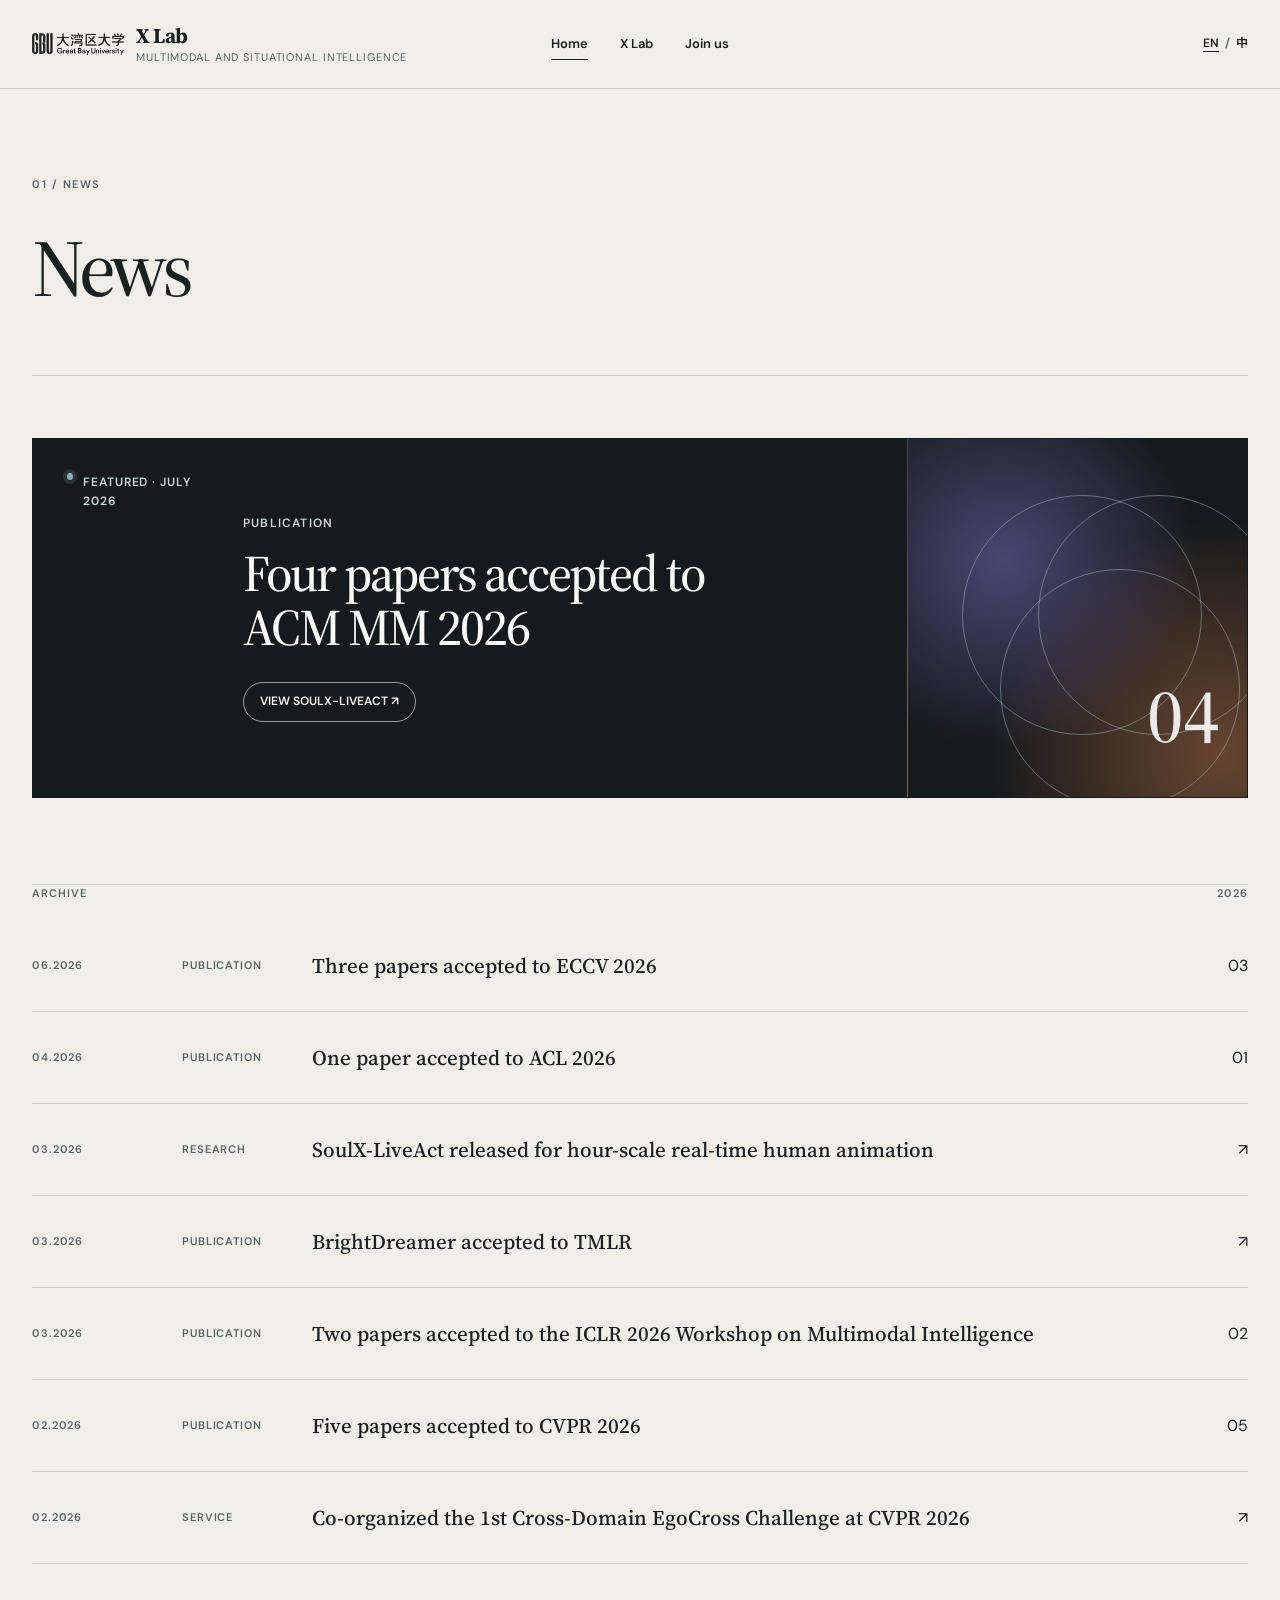
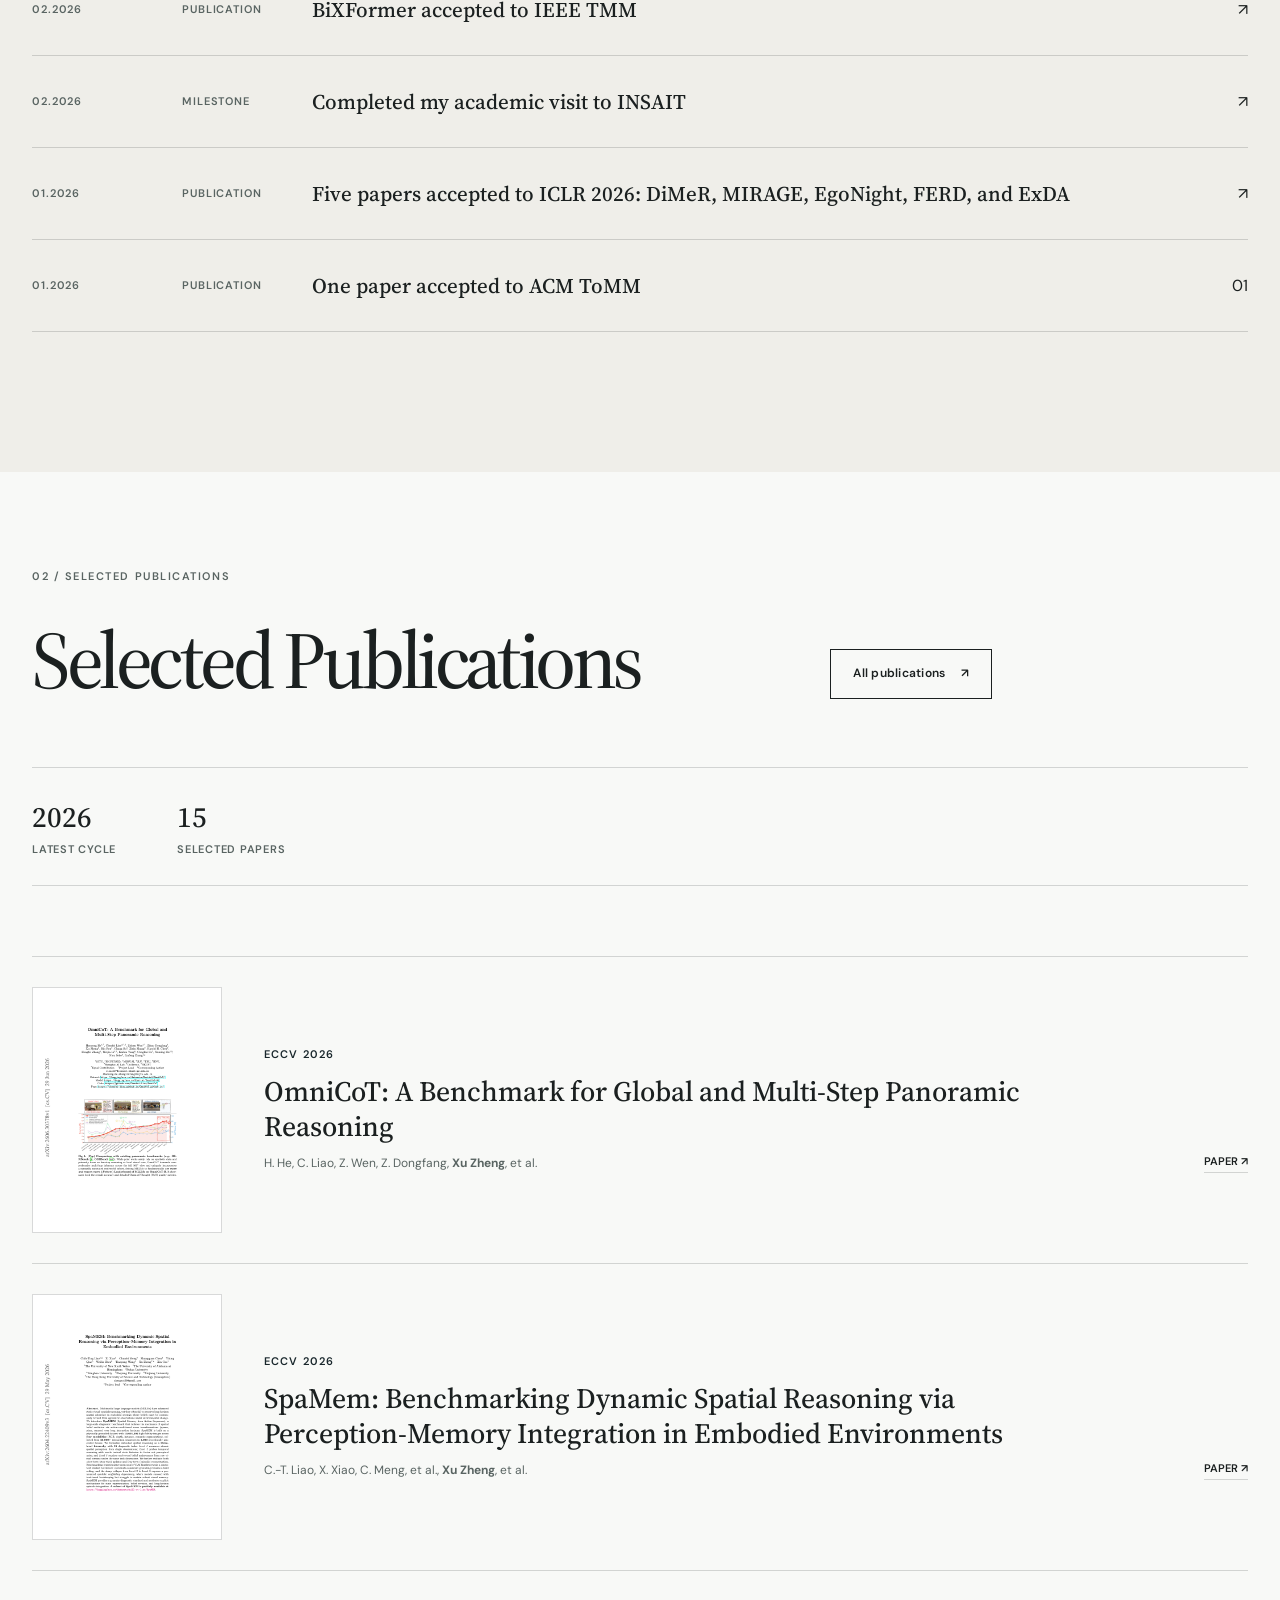
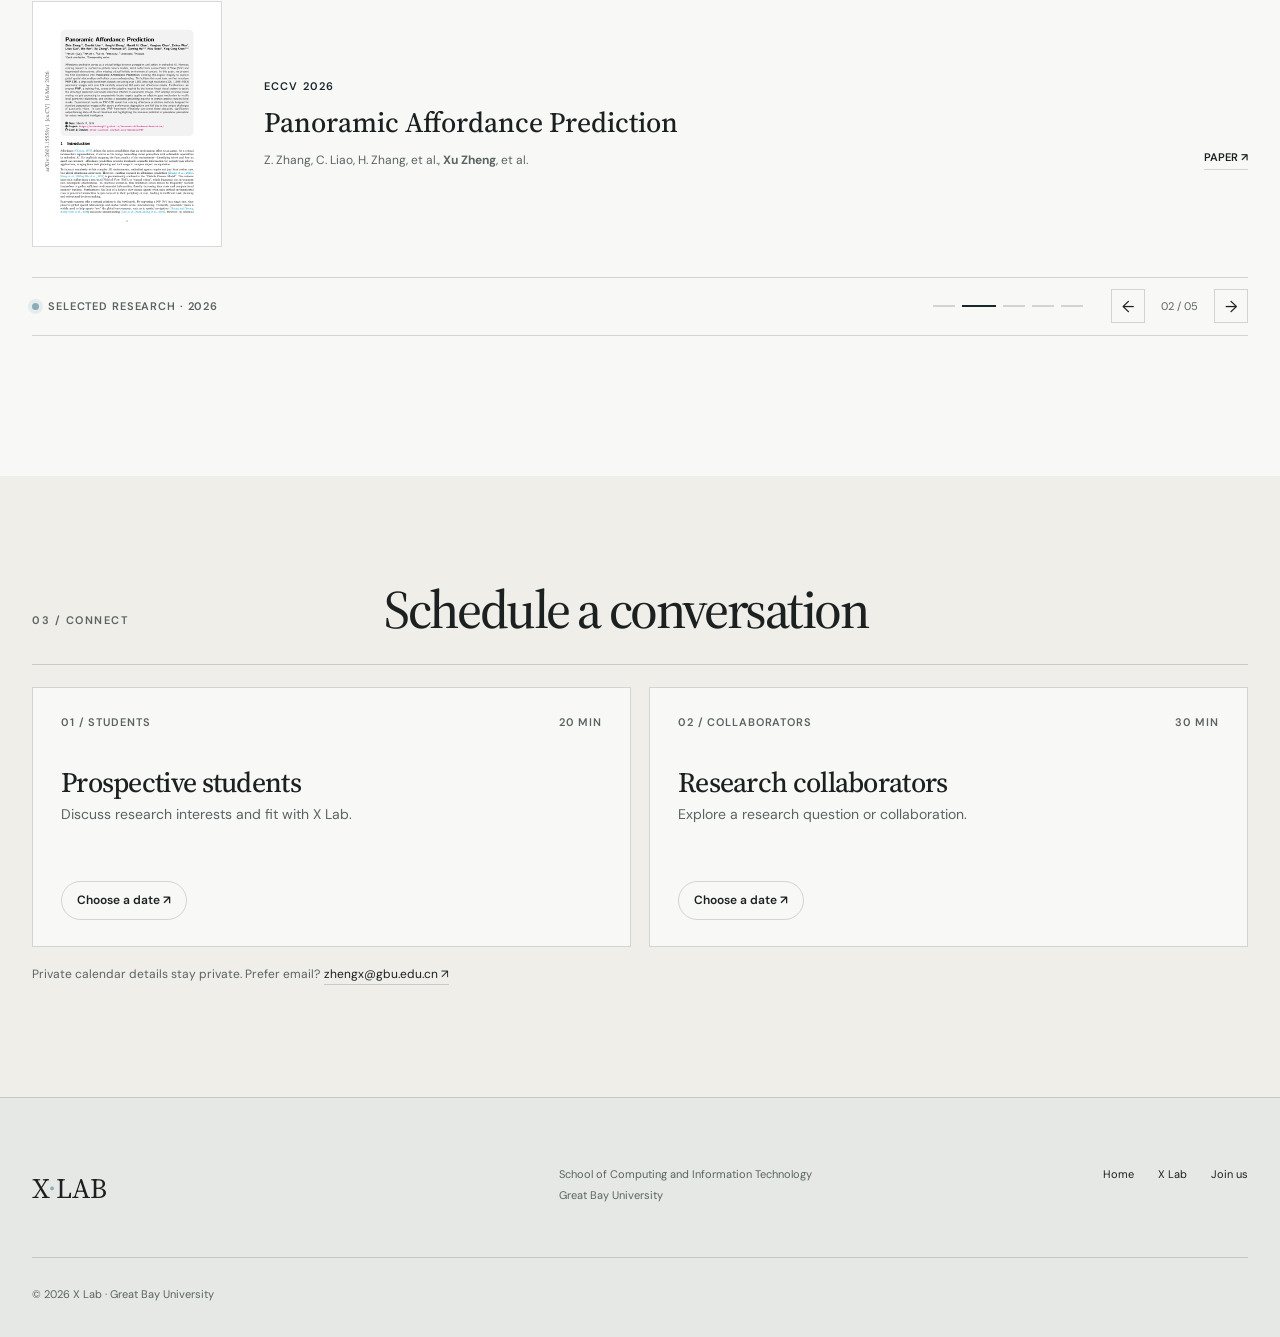
==== index.html @ 0b8295ea "Launch X Lab website" ====
<!doctype html>
<html lang="en">
  <head>
    <meta charset="UTF-8" />
    <meta name="viewport" content="width=device-width, initial-scale=1.0" />
    <meta name="description" content="X Lab at Great Bay University explores Multimodal and Situational Intelligence through research, publications, and news." />
    <meta name="theme-color" content="#efeee9" />
    <meta property="og:title" content="X Lab · Great Bay University" />
    <meta property="og:description" content="X Lab for Multimodal and Situational Intelligence at Great Bay University." />
    <meta property="og:type" content="website" />
    <meta property="og:url" content="https://zhengxujosh.github.io/faculty-lab-homepage/" />
    <meta property="og:image" content="https://zhengxujosh.github.io/faculty-lab-homepage/assets/og.png" />
    <title>X Lab · Multimodal and Situational Intelligence</title>
    <link rel="icon" href="assets/favicon.png" type="image/png" />
    <link rel="preconnect" href="https://fonts.googleapis.com" />
    <link rel="preconnect" href="https://fonts.gstatic.com" crossorigin />
    <link href="https://fonts.googleapis.com/css2?family=DM+Sans:wght@400;500;600&family=Noto+Sans+SC:wght@400;500;600&family=Source+Serif+4:opsz,wght@8..60,500;8..60,600&display=swap" rel="stylesheet" />
    <link rel="stylesheet" href="styles.css?v=20261106-launch" />
    <script src="script.js?v=20261106-launch" defer></script>
  </head>
  <body data-page="home" data-root=".">
    <a class="skip-link" href="#main">Skip to content</a>
    <div data-site-header></div>

    <main id="main" class="page-main">
      <section class="section news-section standalone-section" id="news">
        <div class="section-shell">
          <header class="page-masthead reveal">
            <p class="section-index">01 / <span data-en="News" data-zh="动态">News</span></p>
            <div class="page-title-row">
              <h1 data-en="News" data-zh="动态">News</h1>
            </div>
          </header>

          <a class="news-feature reveal" href="https://github.com/Soul-AILab/SoulX-LiveAct" target="_blank" rel="noreferrer">
            <div class="news-feature-meta">
              <span class="live-dot" aria-hidden="true"></span>
              <span data-en="Featured · July 2026" data-zh="精选 · 2026 年 7 月">Featured · July 2026</span>
            </div>
            <div>
              <p data-en="Publication" data-zh="论文">Publication</p>
              <h2 data-en="Four papers accepted to ACM MM 2026" data-zh="四篇论文被 ACM MM 2026 接收">Four papers accepted to ACM MM 2026</h2>
              <span data-en="View SoulX-LiveAct ↗" data-zh="查看 SoulX-LiveAct ↗">View SoulX-LiveAct ↗</span>
            </div>
            <div class="news-feature-art" aria-hidden="true">
              <i></i><i></i><i></i><strong>04</strong>
            </div>
          </a>

          <div class="news-list news-archive" aria-label="News archive">
            <div class="news-archive-label reveal">
              <span data-en="Archive" data-zh="往期动态">Archive</span><span>2026</span>
            </div>
            <article class="news-item reveal">
              <time datetime="2026-06">06.2026</time>
              <span class="news-tag" data-en="Publication" data-zh="论文">Publication</span>
              <strong data-en="Three papers accepted to ECCV 2026" data-zh="三篇论文被 ECCV 2026 接收">Three papers accepted to ECCV 2026</strong>
              <span aria-hidden="true">03</span>
            </article>
            <article class="news-item reveal">
              <time datetime="2026-04">04.2026</time>
              <span class="news-tag" data-en="Publication" data-zh="论文">Publication</span>
              <strong data-en="One paper accepted to ACL 2026" data-zh="一篇论文被 ACL 2026 接收">One paper accepted to ACL 2026</strong>
              <span aria-hidden="true">01</span>
            </article>
            <a class="news-item reveal" href="https://arxiv.org/pdf/2603.11746" target="_blank" rel="noreferrer">
              <time datetime="2026-03">03.2026</time>
              <span class="news-tag" data-en="Research" data-zh="研究">Research</span>
              <strong data-en="SoulX-LiveAct released for hour-scale real-time human animation" data-zh="发布面向小时级实时人物动画的 SoulX-LiveAct">SoulX-LiveAct released for hour-scale real-time human animation</strong>
              <span aria-hidden="true">↗</span>
            </a>
            <a class="news-item reveal" href="https://arxiv.org/abs/2403.11273" target="_blank" rel="noreferrer">
              <time datetime="2026-03">03.2026</time>
              <span class="news-tag" data-en="Publication" data-zh="论文">Publication</span>
              <strong data-en="BrightDreamer accepted to TMLR" data-zh="BrightDreamer 被 TMLR 接收">BrightDreamer accepted to TMLR</strong>
              <span aria-hidden="true">↗</span>
            </a>
            <article class="news-item reveal">
              <time datetime="2026-03">03.2026</time>
              <span class="news-tag" data-en="Publication" data-zh="论文">Publication</span>
              <strong data-en="Two papers accepted to the ICLR 2026 Workshop on Multimodal Intelligence" data-zh="两篇论文被 ICLR 2026 多模态智能研讨会接收">Two papers accepted to the ICLR 2026 Workshop on Multimodal Intelligence</strong>
              <span aria-hidden="true">02</span>
            </article>
            <article class="news-item reveal">
              <time datetime="2026-02">02.2026</time>
              <span class="news-tag" data-en="Publication" data-zh="论文">Publication</span>
              <strong data-en="Five papers accepted to CVPR 2026" data-zh="五篇论文被 CVPR 2026 接收">Five papers accepted to CVPR 2026</strong>
              <span aria-hidden="true">05</span>
            </article>
            <a class="news-item reveal" href="https://egocross-benchmark.github.io/" target="_blank" rel="noreferrer">
              <time datetime="2026-02">02.2026</time>
              <span class="news-tag" data-en="Service" data-zh="学术服务">Service</span>
              <strong data-en="Co-organized the 1st Cross-Domain EgoCross Challenge at CVPR 2026" data-zh="共同组织 CVPR 2026 首届跨域 EgoCross 挑战赛">Co-organized the 1st Cross-Domain EgoCross Challenge at CVPR 2026</strong>
              <span aria-hidden="true">↗</span>
            </a>
            <a class="news-item reveal" href="https://arxiv.org/pdf/2506.03675" target="_blank" rel="noreferrer">
              <time datetime="2026-02">02.2026</time>
              <span class="news-tag" data-en="Publication" data-zh="论文">Publication</span>
              <strong data-en="BiXFormer accepted to IEEE TMM" data-zh="BiXFormer 被 IEEE TMM 接收">BiXFormer accepted to IEEE TMM</strong>
              <span aria-hidden="true">↗</span>
            </a>
            <a class="news-item reveal" href="https://www.linkedin.com/posts/xu-zheng-3185642a6_iclr-iccv-neurips-activity-7425574366425497601-K8yi" target="_blank" rel="noreferrer">
              <time datetime="2026-02">02.2026</time>
              <span class="news-tag" data-en="Milestone" data-zh="里程碑">Milestone</span>
              <strong data-en="Completed my academic visit to INSAIT" data-zh="完成在 INSAIT 的学术访问">Completed my academic visit to INSAIT</strong>
              <span aria-hidden="true">↗</span>
            </a>
            <a class="news-item reveal" href="https://arxiv.org/pdf/2504.17670" target="_blank" rel="noreferrer">
              <time datetime="2026-01">01.2026</time>
              <span class="news-tag" data-en="Publication" data-zh="论文">Publication</span>
              <strong data-en="Five papers accepted to ICLR 2026: DiMeR, MIRAGE, EgoNight, FERD, and ExDA" data-zh="五篇论文被 ICLR 2026 接收：DiMeR、MIRAGE、EgoNight、FERD 与 ExDA">Five papers accepted to ICLR 2026: DiMeR, MIRAGE, EgoNight, FERD, and ExDA</strong>
              <span aria-hidden="true">↗</span>
            </a>
            <article class="news-item reveal">
              <time datetime="2026-01">01.2026</time>
              <span class="news-tag" data-en="Publication" data-zh="论文">Publication</span>
              <strong data-en="One paper accepted to ACM ToMM" data-zh="一篇论文被 ACM ToMM 接收">One paper accepted to ACM ToMM</strong>
              <span aria-hidden="true">01</span>
            </article>

          </div>
        </div>
      </section>

      <section class="section publication-section standalone-section publication-page" id="publications" aria-labelledby="publications-title">
        <div class="section-shell">
          <header class="page-masthead reveal">
            <p class="section-index">02 / <span data-en="Selected publications" data-zh="代表论文">Selected publications</span></p>
            <div class="page-title-row">
              <h2 id="publications-title" class="merged-section-title" data-en="Selected Publications" data-zh="代表论文">Selected Publications</h2>
              <div class="masthead-action"><a class="button button-outline" href="https://scholar.google.com.hk/citations?user=Ii1c51QAAAAJ" target="_blank" rel="noreferrer"><span data-en="All publications" data-zh="全部论文">All publications</span> ↗</a></div>
            </div>
          </header>
          <div class="publication-summary reveal" aria-label="Publication summary">
            <div><strong>2026</strong><span data-en="Latest cycle" data-zh="最新周期">Latest cycle</span></div>
            <div><strong>15</strong><span data-en="Selected papers" data-zh="代表论文">Selected papers</span></div>
          </div>

          <div class="paper-carousel reveal" aria-roledescription="carousel" aria-label="Latest publications">
            <div class="carousel-stage" aria-live="polite">
              <div class="paper-batch is-active">
                <article class="publication-item">
                  <div class="paper-visual paper-visual--page"><img src="assets/publications/beyond-localization.png" alt="First page of Beyond Localization" loading="lazy" decoding="async" /></div>
                  <div class="paper-meta"><span class="paper-venue">ACM MM 2026</span><h2>Beyond Localization: A Comprehensive Diagnosis of Perspective-Conditioned Spatial Reasoning in MLLMs from Omnidirectional Images</h2><p>Y. Chen, W. K. Wong, J. Li, I. Patras, <strong>Xu Zheng</strong></p><div class="paper-links"><a href="https://arxiv.org/abs/2605.12413" target="_blank" rel="noreferrer">Paper ↗</a></div></div>
                </article>
                <article class="publication-item">
                  <div class="paper-visual paper-visual--page"><img src="assets/publications/soulx-liveact.png" alt="First page of SoulX-LiveAct" loading="lazy" decoding="async" /></div>
                  <div class="paper-meta"><span class="paper-venue">ACM MM 2026 · Co-first Author</span><h2>SoulX-LiveAct: Towards Hour-Scale Real-Time Human Animation with Neighbor Forcing and ConvKV Memory</h2><p>D. Zhen*, <strong>Xu Zheng*</strong>, R. Zhang*, Z. Jiang*, et al.</p><div class="paper-links"><a href="https://arxiv.org/abs/2603.11746" target="_blank" rel="noreferrer">Paper ↗</a><a href="https://github.com/Soul-AILab/SoulX-LiveAct" target="_blank" rel="noreferrer">Code ↗</a></div></div>
                </article>
                <article class="publication-item">
                  <div class="paper-visual paper-visual--page"><img src="assets/publications/vtc-bench.png" alt="First page of Are We Using the Right Benchmark" loading="lazy" decoding="async" /></div>
                  <div class="paper-meta"><span class="paper-venue">ACL 2026</span><h2>Are We Using the Right Benchmark? An Evaluation Framework for Visual Token Compression Methods</h2><p>C. Liao, W. Wang, Z. Wen, <strong>Xu Zheng</strong>, et al.</p><div class="paper-links"><a href="https://aclanthology.org/2026.acl-long.195/" target="_blank" rel="noreferrer">Paper ↗</a></div></div>
                </article>
              </div>

              <div class="paper-batch" aria-hidden="true">
                <article class="publication-item">
                  <div class="paper-visual paper-visual--page"><img src="assets/publications/omnicot.png" alt="First page of OmniCoT" loading="lazy" decoding="async" /></div>
                  <div class="paper-meta"><span class="paper-venue">ECCV 2026</span><h2>OmniCoT: A Benchmark for Global and Multi-Step Panoramic Reasoning</h2><p>H. He, C. Liao, Z. Wen, Z. Dongfang, <strong>Xu Zheng</strong>, et al.</p><div class="paper-links"><a href="https://arxiv.org/abs/2606.30378" target="_blank" rel="noreferrer">Paper ↗</a></div></div>
                </article>
                <article class="publication-item">
                  <div class="paper-visual paper-visual--page"><img src="assets/publications/spamem.png" alt="First page of SpaMem" loading="lazy" decoding="async" /></div>
                  <div class="paper-meta"><span class="paper-venue">ECCV 2026</span><h2>SpaMem: Benchmarking Dynamic Spatial Reasoning via Perception-Memory Integration in Embodied Environments</h2><p>C.-T. Liao, X. Xiao, C. Meng, et al., <strong>Xu Zheng</strong>, et al.</p><div class="paper-links"><a href="https://arxiv.org/abs/2604.22409" target="_blank" rel="noreferrer">Paper ↗</a></div></div>
                </article>
                <article class="publication-item">
                  <div class="paper-visual paper-visual--page"><img src="assets/publications/panoramic-affordance.png" alt="First page of Panoramic Affordance Prediction" loading="lazy" decoding="async" /></div>
                  <div class="paper-meta"><span class="paper-venue">ECCV 2026</span><h2>Panoramic Affordance Prediction</h2><p>Z. Zhang, C. Liao, H. Zhang, et al., <strong>Xu Zheng</strong>, et al.</p><div class="paper-links"><a href="https://arxiv.org/abs/2603.15558" target="_blank" rel="noreferrer">Paper ↗</a></div></div>
                </article>
              </div>

              <div class="paper-batch" aria-hidden="true">
                <article class="publication-item">
                  <div class="paper-visual paper-visual--page"><img src="assets/publications/panoenv.png" alt="First page of PanoEnv" loading="lazy" decoding="async" /></div>
                  <div class="paper-meta"><span class="paper-venue">CVPR 2026 · Highlight</span><h2>PanoEnv: Exploring 3D Spatial Intelligence in Panoramic Environments with Reinforcement Learning</h2><p>Z. Lin, <strong>Xu Zheng</strong></p><div class="paper-links"><a href="https://arxiv.org/abs/2602.21992" target="_blank" rel="noreferrer">Paper ↗</a></div></div>
                </article>
                <article class="publication-item">
                  <div class="paper-visual paper-visual--page"><img src="assets/publications/denoise-align.png" alt="First page of Denoise and Align" loading="lazy" decoding="async" /></div>
                  <div class="paper-meta"><span class="paper-venue">CVPR 2026 · Highlight</span><h2>Denoise and Align: Towards Source-Free UDA for Robust Panoramic Semantic Segmentation</h2><p>Y. Chang, Z. Cao, <strong>Xu Zheng</strong>, X. Mi, Z. Dong</p><div class="paper-links"><a href="https://arxiv.org/abs/2603.25131" target="_blank" rel="noreferrer">Paper ↗</a></div></div>
                </article>
                <article class="publication-item">
                  <div class="paper-visual paper-visual--page"><img src="assets/publications/seeing-beyond.png" alt="First page of Seeing Beyond" loading="lazy" decoding="async" /></div>
                  <div class="paper-meta"><span class="paper-venue">CVPR 2026</span><h2>Seeing Beyond: Extrapolative Domain Adaptive Panoramic Segmentation</h2><p>Y. Zheng, K. Peng, <strong>Xu Zheng</strong>, K. Yang</p><div class="paper-links"><a href="https://arxiv.org/abs/2603.15475" target="_blank" rel="noreferrer">Paper ↗</a></div></div>
                </article>
              </div>

              <div class="paper-batch" aria-hidden="true">
                <article class="publication-item">
                  <div class="paper-visual paper-visual--page"><img src="assets/publications/omnidirectional-spatial-reasoning.png" alt="First page of Are Multimodal Large Language Models Ready for Omnidirectional Spatial Reasoning" loading="lazy" decoding="async" /></div>
                  <div class="paper-meta"><span class="paper-venue">CVPR 2026 · Findings · Co-first Author</span><h2>Are Multimodal Large Language Models Ready for Omnidirectional Spatial Reasoning?</h2><p>Z. Dongfang*, <strong>Xu Zheng*</strong>, Z. Weng, Y. Lyu, D. P. Paudel, et al.</p><div class="paper-links"><a href="https://arxiv.org/abs/2505.11907" target="_blank" rel="noreferrer">Paper ↗</a></div></div>
                </article>
                <article class="publication-item">
                  <div class="paper-visual paper-visual--page"><img src="assets/publications/egonight.png" alt="First page of EgoNight" loading="lazy" decoding="async" /></div>
                  <div class="paper-meta"><span class="paper-venue">ICLR 2026</span><h2>EgoNight: Towards Egocentric Vision Understanding at Night with a Challenging Benchmark</h2><p>D. Zhang, Y. Fu, R. Yang, Y. Miao, T. Qian, <strong>Xu Zheng</strong>, et al.</p><div class="paper-links"><a href="https://arxiv.org/abs/2510.06218" target="_blank" rel="noreferrer">Paper ↗</a></div></div>
                </article>
                <article class="publication-item">
                  <div class="paper-visual paper-visual--page"><img src="assets/publications/dimer.png" alt="First page of DiMeR" loading="lazy" decoding="async" /></div>
                  <div class="paper-meta"><span class="paper-venue">ICLR 2026</span><h2>DiMeR: Disentangled Mesh Reconstruction Model</h2><p>L. Jiang, J. Lin, K. Chen, W. Ge, X. Yang, et al., <strong>Xu Zheng</strong>, et al.</p><div class="paper-links"><a href="https://arxiv.org/abs/2504.17670" target="_blank" rel="noreferrer">Paper ↗</a></div></div>
                </article>
              </div>

              <div class="paper-batch" aria-hidden="true">
                <article class="publication-item">
                  <div class="paper-visual paper-visual--page"><img src="assets/publications/ferd.png" alt="First page of FERD" loading="lazy" decoding="async" /></div>
                  <div class="paper-meta"><span class="paper-venue">ICLR 2026</span><h2>FERD: Fairness-Enhanced Data-Free Robustness Distillation</h2><p>Z. Li, L. Lu, <strong>Xu Zheng</strong>, S. Liang, Z. Chen, Y. Zhou, S. Pang</p><div class="paper-links"><a href="https://arxiv.org/abs/2509.20793" target="_blank" rel="noreferrer">Paper ↗</a></div></div>
                </article>
                <article class="publication-item">
                  <div class="paper-visual paper-visual--page"><img src="assets/publications/brightdreamer.png" alt="First page of BrightDreamer" loading="lazy" decoding="async" /></div>
                  <div class="paper-meta"><span class="paper-venue">TMLR 2026</span><h2>BrightDreamer: Generic 3D Gaussian Generative Framework for Fast Text-to-3D Synthesis</h2><p>L. Jiang, <strong>Xu Zheng</strong>, Y. Lyu, J. Zhou</p><div class="paper-links"><a href="https://arxiv.org/abs/2403.11273" target="_blank" rel="noreferrer">Paper ↗</a></div></div>
                </article>
                <article class="publication-item">
                  <div class="paper-visual paper-visual--page"><img src="assets/publications/bixformer.png" alt="First page of BiXFormer" loading="lazy" decoding="async" /></div>
                  <div class="paper-meta"><span class="paper-venue">IEEE TMM 2026</span><h2>BiXFormer: A Robust Framework for Maximizing Modality Effectiveness in Multi-Modal Semantic Segmentation</h2><p>J. Chen, <strong>Xu Zheng</strong>, D. P. Paudel, L. Van Gool, H. Murase, D. Deguchi</p><div class="paper-links"><a href="https://arxiv.org/abs/2506.03675" target="_blank" rel="noreferrer">Paper ↗</a></div></div>
                </article>
              </div>
            </div>

            <div class="carousel-controls">
              <p><span class="live-dot" aria-hidden="true"></span><span data-en="Selected research · 2026" data-zh="代表研究 · 2026 年">Selected research · 2026</span></p>
              <div class="carousel-dots" aria-label="Choose publication batch"></div>
              <div class="carousel-buttons"><button class="carousel-prev" type="button" aria-label="Previous publication batch">←</button><span class="carousel-count">01 / 05</span><button class="carousel-next" type="button" aria-label="Next publication batch">→</button></div>
            </div>
          </div>

        </div>
      </section>
      <section class="section booking-section" id="connect" aria-labelledby="booking-title">
        <div class="section-shell">
          <div class="booking-heading reveal">
            <p class="section-index">03 / <span data-en="Connect" data-zh="联系">Connect</span></p>
            <h2 id="booking-title" data-en="Schedule a conversation" data-zh="预约交流">Schedule a conversation</h2>
          </div>
          <div class="booking-grid">
            <article class="booking-card reveal">
              <div class="booking-card-top">
                <span data-en="01 / Students" data-zh="01 / 学生">01 / Students</span>
                <span data-en="20 min" data-zh="20 分钟">20 min</span>
              </div>
              <h3 data-en="Prospective students" data-zh="有意加入的学生">Prospective students</h3>
              <p data-en="Discuss research interests and fit with X Lab." data-zh="交流研究兴趣与 X 实验室的方向。">Discuss research interests and fit with X Lab.</p>
              <button class="booking-card-action" type="button" data-schedule-kind="student" aria-controls="booking-planner" aria-expanded="false" data-en="Choose a date ↗" data-zh="选择日期 ↗">Choose a date ↗</button>
            </article>
            <article class="booking-card reveal">
              <div class="booking-card-top">
                <span data-en="02 / Collaborators" data-zh="02 / 合作者">02 / Collaborators</span>
                <span data-en="30 min" data-zh="30 分钟">30 min</span>
              </div>
              <h3 data-en="Research collaborators" data-zh="科研合作者">Research collaborators</h3>
              <p data-en="Explore a research question or collaboration." data-zh="探讨研究问题与合作机会。">Explore a research question or collaboration.</p>
              <button class="booking-card-action" type="button" data-schedule-kind="collaborator" aria-controls="booking-planner" aria-expanded="false" data-en="Choose a date ↗" data-zh="选择日期 ↗">Choose a date ↗</button>
            </article>
          </div>
          <div class="booking-planner" id="booking-planner" hidden>
            <div class="booking-planner-heading">
              <div>
                <p class="section-index" data-en="Meeting request" data-zh="预约申请">Meeting request</p>
                <h3 id="booking-planner-title">Prospective students</h3>
                <p data-en="Choose a preferred date and time. This is a request, not a confirmed appointment." data-zh="请选择希望交流的日期与时间。这是预约申请，不代表会议已确认。">Choose a preferred date and time. This is a request, not a confirmed appointment.</p>
              </div>
              <button class="booking-planner-close" type="button" aria-label="Close meeting request">×</button>
            </div>
            <div class="booking-planner-grid">
              <div class="booking-calendar">
                <div class="booking-month-control">
                  <button class="booking-month-prev" type="button" aria-label="Previous month">←</button>
                  <strong id="booking-month-label" aria-live="polite"></strong>
                  <button class="booking-month-next" type="button" aria-label="Next month">→</button>
                </div>
                <div class="booking-weekdays" aria-hidden="true"><span data-en="Mon" data-zh="周一">Mon</span><span data-en="Tue" data-zh="周二">Tue</span><span data-en="Wed" data-zh="周三">Wed</span><span data-en="Thu" data-zh="周四">Thu</span><span data-en="Fri" data-zh="周五">Fri</span><span data-en="Sat" data-zh="周六">Sat</span><span data-en="Sun" data-zh="周日">Sun</span></div>
                <div class="booking-days" id="booking-days" role="group" aria-label="Preferred meeting date"></div>
                <p class="booking-calendar-help" data-en="Dates are for requests only; live availability is not connected yet." data-zh="所选日期仅用于提出申请，目前尚未连接实时空闲时段。">Dates are for requests only; live availability is not connected yet.</p>
              </div>
              <form class="booking-request-form" id="booking-request-form">
                <p class="booking-date-summary"><span data-en="Preferred date" data-zh="希望交流的日期">Preferred date</span> <strong id="booking-selected-date" aria-live="polite">Choose a date on the calendar</strong></p>
                <label><span data-en="Preferred time · Beijing time (UTC+8)" data-zh="希望交流的时间 · 北京时间（UTC+8）">Preferred time · Beijing time (UTC+8)</span><input name="time" type="time" required /></label>
                <label><span data-en="Your name" data-zh="姓名">Your name</span><input name="name" type="text" autocomplete="name" maxlength="100" required /></label>
                <label><span data-en="Email" data-zh="邮箱">Email</span><input name="email" type="email" autocomplete="email" maxlength="200" required /></label>
                <label><span data-en="Institution" data-zh="学校或机构">Institution</span><input name="institution" type="text" autocomplete="organization" maxlength="150" required /></label>
                <label><span data-en="Research topic" data-zh="交流议题">Research topic</span><textarea name="topic" rows="3" maxlength="500" required></textarea></label>
                <label><span data-en="Meeting platform" data-zh="会议平台">Meeting platform</span><select name="platform"><option value="Zoom">Zoom</option><option value="Tencent Meeting" data-en="Tencent Meeting" data-zh="腾讯会议">Tencent Meeting</option></select></label>
                <button class="booking-submit" type="submit" data-en="Continue to email ↗" data-zh="打开邮件草稿 ↗">Continue to email ↗</button>
                <p class="booking-form-note" data-en="Your email app will open with this request. Please send the draft to submit it; X Lab will confirm the time and share a meeting link." data-zh="点击后会打开预填的邮件草稿；请发送邮件完成申请。X 实验室确认时间后会提供会议链接。">Your email app will open with this request. Please send the draft to submit it; X Lab will confirm the time and share a meeting link.</p>
              </form>
            </div>
          </div>
          <p class="booking-note reveal"><span data-en="Private calendar details stay private. Prefer email?" data-zh="私人日程不会公开。也可直接发邮件至">Private calendar details stay private. Prefer email?</span> <a href="mailto:zhengx@gbu.edu.cn">zhengx@gbu.edu.cn ↗</a></p>
        </div>
      </section>
    </main>

    <div data-site-footer></div>
  </body>
</html>
---- styles.css ----
:root {
  --ink: #1b2020;
  --muted: #596462;
  --paper: #efeee9;
  --paper-deep: #e5e8e5;
  --white: #f8f9f7;
  --line: rgba(27, 32, 32, 0.17);
  --cobalt: #19272c;
  --coral: #8badb8;
  --olive: #e5e8e5;
  --forest: #f4f5f2;
  --ivory: #f4f5f2;
  --ivory-deep: #e5e8e5;
  --ivory-hover: #d9dfdb;
  --ivory-line: rgba(27, 32, 32, 0.17);
  --serif: "Source Serif 4", Georgia, serif;
  --sans: "DM Sans", "Noto Sans SC", sans-serif;
  --shell: min(1240px, calc(100vw - 64px));
}

* {
  box-sizing: border-box;
}

html {
  scroll-behavior: smooth;
}

body {
  margin: 0;
  color: var(--ink);
  background: var(--paper);
  font-family: var(--sans);
  font-size: 16px;
  line-height: 1.6;
  -webkit-font-smoothing: antialiased;
}

body[data-page="lab"] {
  --lab-sage: var(--ivory);
  --lab-sage-hover: var(--ivory-hover);
  --lab-sage-muted: #596462;
  --lab-sage-line: var(--ivory-line);
}

::selection {
  color: var(--ink);
  background: var(--ivory-deep);
}

a {
  color: inherit;
  text-decoration: none;
}

img {
  display: block;
  width: 100%;
}

button {
  color: inherit;
  font: inherit;
}

.sr-only {
  position: absolute;
  width: 1px;
  height: 1px;
  padding: 0;
  margin: -1px;
  overflow: hidden;
  clip: rect(0, 0, 0, 0);
  white-space: nowrap;
  border: 0;
}

.skip-link {
  position: fixed;
  top: 8px;
  left: 8px;
  z-index: 100;
  padding: 10px 16px;
  color: var(--ink);
  background: var(--ivory-deep);
  border: 1px solid var(--ivory-line);
  transform: translateY(-150%);
}

.skip-link:focus {
  transform: translateY(0);
}

.section-shell {
  width: var(--shell);
  margin-inline: auto;
}

.site-header {
  position: fixed;
  top: 0;
  right: 0;
  left: 0;
  z-index: 15;
  transition: background 240ms ease, box-shadow 240ms ease;
}

.site-header.scrolled {
  background: rgba(239, 238, 233, 0.91);
  box-shadow: 0 1px 0 var(--line);
  backdrop-filter: blur(18px);
}

.nav-shell {
  display: grid;
  grid-template-columns: 1fr auto 1fr;
  align-items: center;
  width: var(--shell);
  height: 88px;
  margin-inline: auto;
}

.brand {
  display: inline-flex;
  align-items: center;
  justify-self: start;
  gap: 12px;
}

.brand-mark {
  display: flex;
  width: clamp(92px, 7vw, 112px);
  height: 38px;
  align-items: center;
}

.brand-mark img {
  width: 100%;
  height: auto;
  filter: grayscale(1) brightness(0);
  opacity: 0.86;
}

.brand-copy {
  display: grid;
  line-height: 1.15;
}

.brand-copy strong {
  font-family: var(--serif);
  font-size: 21px;
  letter-spacing: -0.02em;
}

.brand-copy small {
  margin-top: 3px;
  color: var(--muted);
  font-size: 11px;
  letter-spacing: 0.08em;
  text-transform: uppercase;
}

.site-nav {
  display: flex;
  gap: 32px;
}

.site-nav a {
  position: relative;
  font-size: 13px;
  font-weight: 600;
}

.site-nav a::after {
  position: absolute;
  right: 0;
  bottom: -6px;
  left: 0;
  height: 1px;
  content: "";
  background: currentColor;
  transform: scaleX(0);
  transform-origin: right;
  transition: transform 200ms ease;
}

.site-nav a:hover::after,
.site-nav a:focus-visible::after {
  transform: scaleX(1);
  transform-origin: left;
}

.lang-toggle {
  display: flex;
  align-items: center;
  justify-self: end;
  padding: 8px 0;
  border: 0;
  background: transparent;
  cursor: pointer;
  font-size: 12px;
  font-weight: 600;
}

.lang-divider {
  margin-inline: 6px;
  color: var(--muted);
}

.lang-current {
  text-decoration: underline;
  text-underline-offset: 4px;
}

.menu-toggle {
  display: none;
}

.hero {
  display: grid;
  grid-template-columns: 1.05fr 0.95fr;
  align-items: center;
  min-height: 820px;
  padding-top: 132px;
  padding-bottom: 72px;
  gap: clamp(40px, 7vw, 110px);
}

.eyebrow,
.section-index {
  margin: 0 0 24px;
  color: var(--muted);
  font-size: 11px;
  font-weight: 600;
  letter-spacing: 0.14em;
  text-transform: uppercase;
}

.hero h1 {
  max-width: 720px;
  margin: 0;
  font-family: var(--serif);
  font-size: clamp(60px, 6.1vw, 96px);
  font-weight: 500;
  letter-spacing: -0.055em;
  line-height: 0.96;
}

.hero h1 span,
.hero h1 em {
  display: block;
}

.hero h1 em {
  color: var(--cobalt);
  font-weight: 500;
}

.hero-intro {
  max-width: 630px;
  margin: 32px 0 0;
  color: var(--muted);
  font-family: var(--serif);
  font-size: clamp(18px, 1.65vw, 23px);
  line-height: 1.5;
}

.hero-actions {
  display: flex;
  align-items: center;
  margin-top: 36px;
  gap: 26px;
}

.button {
  display: inline-flex;
  align-items: center;
  justify-content: center;
  gap: 16px;
  min-height: 50px;
  padding: 0 22px;
  font-size: 12px;
  font-weight: 600;
  letter-spacing: 0.02em;
  transition: transform 180ms ease, background 180ms ease, color 180ms ease;
}

.button:hover {
  transform: translateY(-2px);
}

.button-primary {
  color: var(--ink);
  background: var(--ivory-deep);
  border: 1px solid var(--ivory-line);
}

.button-primary:hover {
  background: var(--ivory-hover);
}

.button-text {
  min-height: auto;
  padding: 8px 0;
  border-bottom: 1px solid var(--ink);
}

.hero-links {
  display: flex;
  margin-top: 52px;
  gap: 26px;
}

.hero-links a {
  color: var(--muted);
  font-size: 11px;
  font-weight: 600;
  letter-spacing: 0.06em;
  text-transform: uppercase;
}

.hero-links a:hover {
  color: var(--cobalt);
}

.hero-visual {
  position: relative;
  min-height: 520px;
}

.research-orbit {
  position: absolute;
  bottom: 52px;
  left: 0;
  width: 380px;
  height: 380px;
  padding: 28px;
  color: var(--ink);
  background: var(--ivory-deep);
  border: 1px solid var(--ivory-line);
  border-radius: 50%;
}

.research-orbit svg {
  width: 100%;
  height: 100%;
  overflow: visible;
}

.research-orbit circle,
.research-orbit path {
  fill: none;
  stroke: currentColor;
  stroke-width: 0.8;
  opacity: 0.8;
}

.orbit-dot {
  position: absolute;
  z-index: 1;
  width: 10px;
  height: 10px;
  border: 2px solid var(--cobalt);
  background: var(--paper);
  border-radius: 50%;
}

.dot-one {
  top: 25%;
  left: 19%;
}

.dot-two {
  top: 32%;
  right: 16%;
}

.dot-three {
  right: 30%;
  bottom: 14%;
}

.hero-note {
  position: absolute;
  right: 0;
  bottom: 18px;
  z-index: 2;
  width: 250px;
  padding: 26px 28px;
  color: var(--ink);
  background: var(--ivory);
  border: 1px solid var(--ivory-line);
}

.hero-note span {
  display: block;
  margin-bottom: 9px;
  color: var(--muted);
  font-size: 10px;
  font-weight: 600;
  letter-spacing: 0.12em;
  text-transform: uppercase;
}

.hero-note strong {
  display: block;
  font-family: var(--serif);
  font-size: 18px;
  font-weight: 500;
  line-height: 1.35;
}

.signal-strip {
  border-block: 1px solid var(--line);
}

.signal-grid {
  display: grid;
  grid-template-columns: repeat(3, 150px) 1fr;
  align-items: center;
  min-height: 116px;
  gap: 36px;
}

.signal-grid > div {
  display: flex;
  align-items: baseline;
  gap: 8px;
}

.signal-grid strong {
  font-family: var(--serif);
  font-size: 28px;
  font-weight: 500;
}

.signal-grid span,
.signal-grid p {
  color: var(--muted);
  font-size: 11px;
  font-weight: 500;
  letter-spacing: 0.05em;
  text-transform: uppercase;
}

.signal-grid p {
  justify-self: end;
  max-width: 330px;
  margin: 0;
  text-align: right;
  line-height: 1.6;
}

.section {
  padding-block: 140px;
}

.section-heading {
  max-width: 800px;
  margin-bottom: 68px;
}

.section-heading h2,
.join-copy h2 {
  margin: 0;
  font-family: var(--serif);
  font-size: clamp(43px, 5vw, 70px);
  font-weight: 500;
  letter-spacing: -0.04em;
  line-height: 1.02;
}

.section-heading > p:last-child {
  max-width: 560px;
  margin: 24px 0 0;
  color: var(--muted);
  font-family: var(--serif);
  font-size: 18px;
}

#research {
  padding-block: 100px;
}

#research .section-heading {
  margin-bottom: 44px;
}

.research-grid {
  display: grid;
  grid-template-columns: repeat(3, 1fr);
  gap: 16px;
}

.research-card {
  position: relative;
  min-height: 300px;
  padding: 28px;
  overflow: hidden;
  color: var(--white);
}

.card-cobalt {
  background: var(--ivory-deep);
}

.research-card.card-cobalt {
  color: var(--ink);
  border: 1px solid var(--ivory-line);
}

.research-card.card-cobalt a {
  border-top-color: var(--ivory-line);
}

.card-coral {
  background: var(--coral);
}

.card-olive {
  background: var(--olive);
}

.research-card.card-olive {
  color: var(--ink);
  border: 1px solid var(--ivory-line);
}

.research-card.card-olive a {
  border-top-color: var(--ivory-line);
}

.card-number {
  font-size: 11px;
  font-weight: 600;
  opacity: 0.7;
}

.research-card h3 {
  margin: 52px 0 0;
  font-family: var(--serif);
  font-size: 25px;
  font-weight: 500;
}

.research-card p {
  min-height: 52px;
  margin: 11px 0 24px;
  font-size: 13px;
  opacity: 0.84;
}

.research-card a {
  position: absolute;
  right: 30px;
  bottom: 28px;
  left: 30px;
  display: flex;
  justify-content: space-between;
  padding-top: 16px;
  border-top: 1px solid rgba(255, 255, 255, 0.35);
  font-size: 11px;
  font-weight: 600;
  text-transform: uppercase;
}

.publication-section {
  background: var(--white);
}

.row-heading {
  display: flex;
  align-items: end;
  justify-content: space-between;
  max-width: none;
}

.row-heading .section-index {
  margin-bottom: 20px;
}

.button-outline {
  border: 1px solid var(--ink);
}

.button-outline:hover {
  color: var(--ink);
  background: var(--ivory-deep);
}

.publication-list {
  border-top: 1px solid var(--line);
}

.paper-carousel {
  border-top: 1px solid var(--line);
}

.paper-batch {
  display: none;
}

.paper-batch.is-active {
  display: block;
  animation: paper-in 420ms ease both;
}

@keyframes paper-in {
  from {
    opacity: 0;
    transform: translateY(10px);
  }

  to {
    opacity: 1;
    transform: translateY(0);
  }
}

.carousel-controls {
  display: grid;
  grid-template-columns: 1fr auto auto;
  align-items: center;
  min-height: 58px;
  border-bottom: 1px solid var(--line);
  gap: 28px;
}

.carousel-controls > p {
  display: flex;
  align-items: center;
  margin: 0;
  color: var(--muted);
  font-size: 11px;
  font-weight: 600;
  letter-spacing: 0.08em;
  text-transform: uppercase;
  gap: 9px;
}

.live-dot {
  width: 7px;
  height: 7px;
  background: var(--coral);
  border-radius: 50%;
  box-shadow: 0 0 0 4px rgba(139, 173, 184, 0.17);
}

.carousel-dots {
  display: flex;
  align-items: center;
  gap: 7px;
}

.carousel-dots button {
  width: 22px;
  height: 2px;
  padding: 0;
  border: 0;
  background: var(--line);
  cursor: pointer;
  transition: width 180ms ease, background 180ms ease;
}

.carousel-dots button.is-active {
  width: 34px;
  background: var(--cobalt);
}

.carousel-buttons {
  display: flex;
  align-items: center;
  gap: 12px;
}

.carousel-buttons button {
  display: grid;
  width: 34px;
  height: 34px;
  padding: 0;
  border: 1px solid var(--line);
  background: transparent;
  cursor: pointer;
  place-items: center;
  transition: color 180ms ease, background 180ms ease;
}

.carousel-buttons button:hover {
  color: var(--ink);
  background: var(--ivory-deep);
}

.carousel-count {
  min-width: 45px;
  color: var(--muted);
  font-size: 11px;
  text-align: center;
}

.publication-item {
  display: grid;
  grid-template-columns: 230px 1fr;
  padding-block: 30px;
  border-bottom: 1px solid var(--line);
  gap: 42px;
}

.paper-visual {
  position: relative;
  height: 150px;
  overflow: hidden;
}

.visual-blue {
  background: var(--ivory-deep);
}

.mesh {
  position: absolute;
  top: 50%;
  left: 50%;
  width: 110px;
  height: 110px;
  border: 1px solid var(--cobalt);
  border-radius: 50%;
  transform: translate(-68%, -50%);
}

.mesh::before,
.mesh::after {
  position: absolute;
  inset: 15px;
  border: inherit;
  border-radius: inherit;
  content: "";
}

.mesh::after {
  inset: 31px;
}

.mesh-b {
  transform: translate(-32%, -50%);
}

.visual-red {
  background: #f8c7bd;
}

.wave {
  position: absolute;
  top: 50%;
  left: -10px;
  width: 260px;
  height: 70px;
  border: 1px solid #bc3b2c;
  border-radius: 50%;
  transform: rotate(-12deg);
}

.wave-two {
  top: 35%;
  transform: rotate(12deg);
}

.visual-green {
  background: var(--ivory-deep);
}

.blocks,
.blocks::before,
.blocks::after {
  position: absolute;
  top: 50%;
  left: 50%;
  width: 58px;
  height: 58px;
  content: "";
  border: 1px solid var(--ink);
  transform: translate(-50%, -50%) rotate(45deg);
}

.blocks::before {
  top: 0;
  left: -31px;
}

.blocks::after {
  top: 0;
  left: 87px;
}

.paper-meta {
  display: grid;
  grid-template-columns: 1fr auto;
  align-content: center;
}

.paper-venue {
  grid-column: 1 / -1;
  color: var(--cobalt);
  font-size: 11px;
  font-weight: 600;
  letter-spacing: 0.1em;
  text-transform: uppercase;
}

.paper-meta h3 {
  max-width: 760px;
  margin: 10px 0;
  font-family: var(--serif);
  font-size: clamp(21px, 2.2vw, 29px);
  font-weight: 500;
  line-height: 1.25;
}

.paper-meta p {
  grid-column: 1;
  margin: 0;
  color: var(--muted);
  font-size: 12px;
}

.paper-links {
  grid-row: 2 / 4;
  grid-column: 2;
  align-self: end;
  display: flex;
  gap: 16px;
}

.paper-links a {
  padding-bottom: 2px;
  border-bottom: 1px solid var(--line);
  font-size: 11px;
  font-weight: 600;
  text-transform: uppercase;
}

#people .row-heading > div:first-child {
  flex: 1;
}

.lab-intro {
  max-width: 620px;
  margin: 22px 0 0;
  color: var(--muted);
  font-family: var(--serif);
  font-size: 17px;
}

.people-grid {
  display: grid;
  grid-template-columns: repeat(4, 1fr);
  gap: 16px;
}

.research-agenda {
  display: grid;
  grid-template-columns: repeat(4, 1fr);
  border-top: 1px solid var(--line);
  border-left: 1px solid var(--line);
}

.research-agenda article {
  display: grid;
  grid-template-columns: 28px 1fr;
  min-height: 250px;
  padding: 26px 22px;
  border-right: 1px solid var(--line);
  border-bottom: 1px solid var(--line);
  gap: 12px;
  transition: color 220ms ease, background 220ms ease;
}

.research-agenda article:hover {
  color: var(--ink);
  background: var(--ivory-deep);
}

.research-agenda > article > span {
  color: var(--muted);
  font-size: 10px;
  font-weight: 600;
  letter-spacing: 0.08em;
}

.research-agenda small {
  display: block;
  margin-bottom: 28px;
  color: var(--cobalt);
  font-size: 10px;
  font-weight: 600;
  letter-spacing: 0.1em;
  text-transform: uppercase;
}

.research-agenda h3 {
  margin: 0 0 12px;
  font-family: var(--serif);
  font-size: 26px;
  font-weight: 500;
}

.research-agenda p {
  max-width: 430px;
  margin: 0;
  color: var(--muted);
  font-size: 13px;
}

.research-agenda article:hover > span,
.research-agenda article:hover p {
  color: var(--muted);
}

.research-agenda article:hover small {
  color: var(--ink);
}

.lab-pi {
  display: flex;
  align-items: center;
  flex-shrink: 0;
  width: fit-content;
  margin: 0 0 8px 60px;
  padding: 12px 0 12px 20px;
  border-left: 1px solid var(--line);
  gap: 14px;
}

.lab-pi img {
  width: 56px;
  height: 56px;
  object-fit: cover;
  object-position: center;
  border-radius: 50%;
  filter: saturate(0.65);
}

.lab-pi div {
  display: grid;
  line-height: 1.25;
}

.lab-pi span {
  margin-bottom: 4px;
  color: var(--muted);
  font-size: 10px;
  font-weight: 600;
  letter-spacing: 0.1em;
  text-transform: uppercase;
}

.lab-pi strong {
  font-family: var(--serif);
  font-size: 18px;
  font-weight: 500;
}

.lab-pi small {
  margin-top: 4px;
  color: var(--muted);
  font-size: 10px;
}

.lab-openings {
  margin-top: 78px;
}

.lab-openings-heading {
  display: flex;
  align-items: end;
  justify-content: space-between;
  margin-bottom: 34px;
  gap: 50px;
}

.lab-openings-heading .section-index {
  margin-bottom: 14px;
}

.lab-openings-heading h3 {
  margin: 0;
  font-family: var(--serif);
  font-size: clamp(32px, 3.5vw, 48px);
  font-weight: 500;
  letter-spacing: -0.035em;
}

.lab-openings-heading > p {
  max-width: 410px;
  margin: 0 0 5px;
  color: var(--muted);
  font-family: var(--serif);
  font-size: 15px;
}

.opening-grid {
  display: grid;
  grid-template-columns: repeat(4, 1fr);
  border-top: 1px solid var(--line);
  border-left: 1px solid var(--line);
}

.opening-card {
  display: flex;
  min-height: 285px;
  padding: 24px;
  border-right: 1px solid var(--line);
  border-bottom: 1px solid var(--line);
  flex-direction: column;
  transition: background 200ms ease, transform 200ms ease;
}

.opening-card:hover {
  background: var(--white);
  transform: translateY(-3px);
}

.opening-card header {
  display: flex;
  align-items: center;
  justify-content: space-between;
}

.role-avatar {
  display: grid;
  width: 56px;
  height: 56px;
  color: var(--ink);
  background: var(--ivory-deep);
  border: 1px solid var(--ivory-line);
  border-radius: 50%;
  place-items: center;
  font-family: var(--serif);
  font-size: 12px;
  font-weight: 600;
}

.opening-card header > span {
  color: var(--cobalt);
  font-size: 10px;
  font-weight: 600;
  letter-spacing: 0.09em;
  text-transform: uppercase;
}

.opening-card h4 {
  margin: 24px 0 8px;
  font-family: var(--serif);
  font-size: 22px;
  font-weight: 500;
}

.opening-card > p {
  margin: 0;
  color: var(--muted);
  font-size: 12px;
  line-height: 1.55;
}

.opening-card footer {
  display: flex;
  margin-top: auto;
  padding-top: 18px;
  border-top: 1px solid var(--line);
  gap: 16px;
}

.opening-card footer a {
  color: var(--muted);
  font-size: 10px;
  font-weight: 600;
  letter-spacing: 0.04em;
  text-transform: uppercase;
}

.opening-card footer a:last-child {
  margin-left: auto;
  color: var(--cobalt);
}

.opening-card footer a:hover {
  color: var(--ink);
}

.person-photo {
  height: 320px;
  overflow: hidden;
  background: var(--paper-deep);
}

.person-photo img {
  height: 100%;
  object-fit: cover;
  filter: saturate(0.65);
  transition: filter 300ms ease, transform 500ms ease;
}

.person-card:hover img {
  filter: saturate(1);
  transform: scale(1.025);
}

.person-card h3 {
  margin: 18px 0 1px;
  font-family: var(--serif);
  font-size: 21px;
  font-weight: 500;
}

.person-card p {
  margin: 0;
  color: var(--muted);
  font-size: 11px;
}

.news-section {
  padding-top: 0;
}

.news-list {
  border-top: 1px solid var(--line);
}

.news-item {
  display: grid;
  grid-template-columns: 130px 110px 1fr auto;
  align-items: center;
  min-height: 92px;
  border-bottom: 1px solid var(--line);
  gap: 20px;
  transition: padding 180ms ease, color 180ms ease;
}

.news-item:hover {
  padding-inline: 12px;
  color: var(--cobalt);
}

.news-item time,
.news-tag {
  color: var(--muted);
  font-size: 11px;
  font-weight: 600;
  letter-spacing: 0.08em;
  text-transform: uppercase;
}

.news-item strong {
  font-family: var(--serif);
  font-size: 21px;
  font-weight: 500;
}

.join-section {
  padding-block: 120px;
  color: var(--ink);
  background: var(--ivory);
  border-top: 1px solid var(--ivory-line);
}

.join-grid {
  display: grid;
  grid-template-columns: 1.3fr 0.7fr;
  gap: 130px;
}

.section-index.light {
  color: var(--muted);
}

.join-copy p:not(.section-index) {
  max-width: 600px;
  margin: 24px 0 34px;
  color: var(--muted);
  font-family: var(--serif);
  font-size: 19px;
}

.button-light {
  color: var(--ink);
  background: var(--ivory-deep);
  border: 1px solid var(--ivory-line);
}

.button-light:hover {
  color: var(--ink);
  background: var(--ivory-hover);
}

.join-details {
  border-top: 1px solid var(--ivory-line);
}

.join-details > div {
  display: grid;
  padding-block: 22px;
  border-bottom: 1px solid var(--ivory-line);
  gap: 7px;
}

.join-details span {
  color: var(--muted);
  font-size: 10px;
  font-weight: 600;
  letter-spacing: 0.1em;
  text-transform: uppercase;
}

.join-details strong {
  font-family: var(--serif);
  font-size: 17px;
  font-weight: 500;
}

.site-footer {
  padding-block: 68px 34px;
  color: var(--ink);
  background: var(--ivory-deep);
  border-top: 1px solid var(--ivory-line);
}

.booking-section {
  padding-block: 104px 112px;
  background: var(--paper);
}

.booking-heading {
  display: grid;
  grid-template-columns: minmax(180px, 0.38fr) minmax(0, 1fr);
  align-items: end;
  padding-bottom: 26px;
  border-bottom: 1px solid var(--line);
  gap: 24px;
}

.booking-heading .section-index {
  margin: 0 0 8px;
}

.booking-heading h2 {
  margin: 0;
  font-family: var(--serif);
  font-size: clamp(38px, 4.2vw, 60px);
  font-weight: 500;
  letter-spacing: -0.045em;
  line-height: 1.08;
}

.booking-grid {
  display: grid;
  grid-template-columns: repeat(2, minmax(0, 1fr));
  margin-top: 22px;
  gap: 18px;
}

.booking-card {
  display: flex;
  min-height: 260px;
  padding: 26px 28px;
  background: var(--white);
  border: 1px solid var(--line);
  flex-direction: column;
}

.booking-card-top {
  display: flex;
  justify-content: space-between;
  gap: 12px;
  color: var(--muted);
  font-size: 11px;
  font-weight: 600;
  letter-spacing: 0.08em;
  text-transform: uppercase;
}

.booking-card h3 {
  margin: 35px 0 3px;
  font-family: var(--serif);
  font-size: clamp(24px, 2.2vw, 32px);
  font-weight: 500;
  letter-spacing: -0.025em;
  line-height: 1.2;
}

.booking-card p {
  margin: 0;
  color: var(--muted);
  font-size: 14px;
}

.booking-card-action {
  align-self: flex-start;
  margin-top: auto;
  padding: 9px 15px;
  background: transparent;
  border: 1px solid var(--line);
  border-radius: 999px;
  cursor: pointer;
  font-size: 12px;
  font-weight: 600;
  transition: background 180ms ease, color 180ms ease;
}

.booking-card-action:hover,
.booking-card-action:focus-visible,
.booking-note a:hover,
.booking-note a:focus-visible {
  color: var(--muted);
}

.booking-card-action:hover,
.booking-card-action:focus-visible {
  background: var(--paper-deep);
}

.booking-note {
  display: flex;
  flex-wrap: wrap;
  margin: 18px 0 0;
  color: var(--muted);
  font-size: 12px;
  gap: 4px;
}

.booking-note a {
  color: var(--ink);
  border-bottom: 1px solid var(--line);
}

.booking-planner {
  margin-top: 20px;
  padding: 28px;
  background: var(--white);
  border: 1px solid var(--line);
  scroll-margin-top: 104px;
}

.booking-planner[hidden] {
  display: none;
}

.booking-planner-heading {
  display: flex;
  justify-content: space-between;
  padding-bottom: 22px;
  border-bottom: 1px solid var(--line);
  gap: 20px;
}

.booking-planner-heading .section-index {
  margin-bottom: 12px;
}

.booking-planner-heading h3 {
  margin: 0;
  font-family: var(--serif);
  font-size: clamp(28px, 3vw, 42px);
  font-weight: 500;
  letter-spacing: -0.035em;
  line-height: 1.1;
}

.booking-planner-heading p:last-child {
  margin: 10px 0 0;
  color: var(--muted);
  font-size: 13px;
}

.booking-planner-close,
.booking-month-control button {
  display: grid;
  width: 32px;
  height: 32px;
  padding: 0;
  background: transparent;
  border: 1px solid var(--line);
  cursor: pointer;
  place-items: center;
}

.booking-planner-close {
  flex: 0 0 auto;
  font-size: 22px;
  line-height: 1;
}

.booking-planner-grid {
  display: grid;
  grid-template-columns: minmax(0, 0.9fr) minmax(0, 1.1fr);
  padding-top: 26px;
  gap: clamp(28px, 5vw, 72px);
}

.booking-month-control {
  display: flex;
  align-items: center;
  justify-content: space-between;
  gap: 14px;
}

.booking-month-control strong {
  flex: 1;
  font-family: var(--serif);
  font-size: 22px;
  font-weight: 500;
  text-align: center;
}

.booking-month-control button:disabled {
  opacity: 0.35;
  cursor: not-allowed;
}

.booking-weekdays,
.booking-days {
  display: grid;
  grid-template-columns: repeat(7, minmax(0, 1fr));
  gap: 5px;
}

.booking-weekdays {
  margin-top: 30px;
}

.booking-weekdays span {
  color: var(--muted);
  font-size: 10px;
  font-weight: 600;
  text-align: center;
}

.booking-days {
  margin-top: 8px;
}

.booking-days button {
  min-height: 46px;
  background: transparent;
  border: 1px solid transparent;
  cursor: pointer;
}

.booking-days button:hover:not(:disabled),
.booking-days button:focus-visible {
  border-color: var(--ink);
}

.booking-days button[aria-pressed="true"] {
  color: var(--white);
  background: var(--ink);
}

.booking-days button:disabled {
  color: #a8aeaa;
  cursor: not-allowed;
}

.booking-calendar-help,
.booking-form-note {
  margin: 18px 0 0;
  color: var(--muted);
  font-size: 12px;
  line-height: 1.5;
}

.booking-request-form {
  display: grid;
  grid-template-columns: repeat(2, minmax(0, 1fr));
  align-content: start;
  gap: 14px;
}

.booking-date-summary,
.booking-request-form label {
  display: grid;
  margin: 0;
  gap: 6px;
}

.booking-date-summary {
  grid-column: 1 / -1;
  padding: 12px 14px;
  background: var(--paper);
  border: 1px solid var(--line);
}

.booking-date-summary span,
.booking-request-form label span {
  color: var(--muted);
  font-size: 11px;
  font-weight: 600;
}

.booking-date-summary strong {
  font-family: var(--serif);
  font-size: 17px;
  font-weight: 500;
}

.booking-request-form input,
.booking-request-form textarea,
.booking-request-form select {
  width: 100%;
  min-height: 42px;
  padding: 9px 11px;
  color: var(--ink);
  background: var(--paper);
  border: 1px solid var(--line);
  border-radius: 0;
  font: inherit;
  font-size: 13px;
}

.booking-request-form textarea {
  resize: vertical;
}

.booking-request-form label:has(textarea),
.booking-submit,
.booking-form-note {
  grid-column: 1 / -1;
}

.booking-submit {
  justify-self: start;
  margin-top: 4px;
  padding: 12px 18px;
  color: var(--white);
  background: var(--ink);
  border: 1px solid var(--ink);
  border-radius: 999px;
  cursor: pointer;
  font-size: 12px;
  font-weight: 600;
}

.booking-submit:hover,
.booking-submit:focus-visible {
  color: var(--ink);
  background: transparent;
}

.booking-form-note {
  margin-top: -5px;
}

@media (max-width: 720px) {
  .booking-section {
    padding-block: 78px 86px;
  }

  .booking-heading,
  .booking-grid {
    grid-template-columns: 1fr;
  }

  .booking-card {
    min-height: 240px;
    padding: 24px;
  }

  .booking-planner {
    padding: 20px;
    scroll-margin-top: 82px;
  }

  .booking-planner-grid {
    grid-template-columns: 1fr;
  }

  .booking-request-form {
    grid-template-columns: 1fr;
  }

  .booking-date-summary,
  .booking-request-form label:has(textarea),
  .booking-submit,
  .booking-form-note {
    grid-column: 1;
  }
}

.footer-grid {
  display: grid;
  grid-template-columns: 1.5fr 1fr 1fr;
  gap: 40px;
}

.footer-brand {
  font-family: var(--serif);
  font-size: 28px;
}

.footer-brand span {
  color: var(--coral);
}

.footer-grid p {
  margin: 6px 0 0;
  color: var(--muted);
  font-size: 11px;
}

.footer-address p {
  margin: 0 0 3px;
}

.footer-links {
  display: flex;
  justify-content: end;
  gap: 24px;
  font-size: 11px;
}

.copyright {
  grid-column: 1 / -1;
  padding-top: 28px;
  border-top: 1px solid var(--ivory-line);
}

.reveal {
  opacity: 0;
  transform: translateY(20px);
  transition: opacity 700ms ease, transform 700ms ease;
}

.reveal.is-visible {
  opacity: 1;
  transform: translateY(0);
}

@media (prefers-reduced-motion: reduce) {
  html {
    scroll-behavior: auto;
  }

  *,
  *::before,
  *::after {
    transition-duration: 0.01ms !important;
    animation-duration: 0.01ms !important;
    animation-iteration-count: 1 !important;
  }

  .reveal {
    opacity: 1;
    transform: none;
  }
}

@media (max-width: 1050px) {
  :root {
    --shell: min(100% - 40px, 900px);
  }

  .site-nav {
    gap: 20px;
  }

  .hero {
    grid-template-columns: 1fr;
    padding-top: 150px;
  }

  .hero-copy {
    max-width: 760px;
  }

  .hero-visual {
    width: min(100%, 620px);
    margin: 0 auto;
  }

  .signal-grid {
    grid-template-columns: repeat(3, 1fr);
  }

  .signal-grid p {
    display: none;
  }

  .research-card {
    padding: 24px;
  }

  .research-card a {
    right: 24px;
    left: 24px;
  }

  .research-agenda,
  .opening-grid {
    grid-template-columns: repeat(2, 1fr);
  }

  .people-grid {
    grid-template-columns: repeat(2, 1fr);
    row-gap: 40px;
  }

  .person-photo {
    height: 430px;
  }

  .join-grid {
    gap: 70px;
  }
}

@media (max-width: 760px) {
  :root {
    --shell: calc(100% - 32px);
  }

  .nav-shell {
    grid-template-columns: 1fr auto auto;
    height: 74px;
    gap: 18px;
  }

  .brand-copy small {
    display: none;
  }

  .menu-toggle {
    display: grid;
    width: 34px;
    height: 34px;
    padding: 8px;
    border: 1px solid var(--line);
    background: transparent;
    place-content: center;
    gap: 5px;
  }

  .menu-toggle span:not(.sr-only) {
    display: block;
    width: 15px;
    height: 1px;
    background: var(--ink);
  }

  .site-nav {
    position: fixed;
    top: 74px;
    right: 0;
    left: 0;
    display: grid;
    padding: 22px 16px 28px;
    visibility: hidden;
    opacity: 0;
    background: var(--paper);
    border-bottom: 1px solid var(--line);
    transform: translateY(-10px);
    transition: 180ms ease;
  }

  .site-nav.is-open {
    visibility: visible;
    opacity: 1;
    transform: translateY(0);
  }

  .lang-toggle {
    grid-column: 3;
    grid-row: 1;
  }

  .hero {
    min-height: auto;
    padding-top: 125px;
    padding-bottom: 60px;
    gap: 60px;
  }

  .hero h1 {
    font-size: clamp(52px, 16vw, 72px);
  }

  .hero-intro {
    font-size: 18px;
  }

  .hero-actions {
    align-items: flex-start;
    flex-direction: column;
    gap: 18px;
  }

  .hero-links {
    flex-wrap: wrap;
    margin-top: 42px;
    gap: 16px 24px;
  }

  .hero-visual {
    min-height: 420px;
  }

  .research-orbit {
    left: 0;
    bottom: 34px;
    width: 300px;
    height: 300px;
  }

  .hero-note {
    right: 0;
    bottom: 0;
    width: 220px;
    padding: 20px;
  }

  .signal-grid {
    min-height: 98px;
    gap: 10px;
  }

  .signal-grid > div {
    display: grid;
    gap: 0;
  }

  .signal-grid strong {
    font-size: 23px;
  }

  .signal-grid span {
    font-size: 10px;
  }

  .section {
    padding-block: 92px;
  }

  #research {
    padding-block: 72px;
  }

  #research .section-heading {
    margin-bottom: 36px;
  }

  .section-heading {
    margin-bottom: 44px;
  }

  .research-grid {
    grid-template-columns: 1fr;
  }

  .research-card {
    min-height: 290px;
  }

  .row-heading {
    align-items: flex-start;
    flex-direction: column;
    gap: 26px;
  }

  .lab-openings-heading {
    align-items: flex-start;
    flex-direction: column;
    gap: 18px;
  }

  .publication-item {
    grid-template-columns: 1fr;
    gap: 24px;
  }

  .paper-visual {
    height: 200px;
  }

  .paper-meta {
    display: block;
  }

  .paper-meta h3 {
    font-size: 23px;
  }

  .paper-links {
    margin-top: 18px;
  }

  .carousel-controls {
    grid-template-columns: 1fr auto;
    padding-block: 14px;
    gap: 14px;
  }

  .carousel-dots {
    grid-column: 1 / -1;
    grid-row: 2;
  }

  .carousel-buttons {
    grid-column: 2;
    grid-row: 1;
  }

  .lab-pi {
    margin: 0;
  }

  .people-grid {
    grid-template-columns: 1fr 1fr;
    gap: 28px 10px;
  }

  .research-agenda {
    grid-template-columns: 1fr;
  }

  .research-agenda article {
    min-height: 235px;
  }

  .opening-grid {
    grid-template-columns: 1fr;
  }

  .opening-card {
    min-height: 260px;
  }

  .person-photo {
    height: 230px;
  }

  .person-card h3 {
    font-size: 18px;
  }

  .news-section {
    padding-top: 0;
  }

  .news-item {
    grid-template-columns: 90px 1fr auto;
    padding-block: 20px;
    gap: 10px;
  }

  .news-tag {
    display: none;
  }

  .news-item strong {
    font-size: 17px;
  }

  .join-section {
    padding-block: 90px;
  }

  .join-grid {
    grid-template-columns: 1fr;
    gap: 70px;
  }

  .footer-grid {
    grid-template-columns: 1fr;
  }

  .footer-links {
    justify-content: start;
  }
}

@media (max-width: 420px) {
  .brand-mark {
    width: 88px;
    height: 32px;
  }

  .brand-copy strong {
    font-size: 17px;
  }

  .hero-visual {
    min-height: 360px;
  }

  .research-orbit {
    width: 240px;
    height: 240px;
    padding: 18px;
  }

  .hero-note {
    width: 190px;
  }

  .people-grid {
    grid-template-columns: 1fr;
  }

  .research-agenda article {
    grid-template-columns: 30px 1fr;
    min-height: 250px;
    padding: 26px 22px;
    gap: 12px;
  }

  .person-photo {
    height: 360px;
  }
}

.not-found-page {
  min-height: 100vh;
  background: var(--paper);
}

.not-found-shell {
  display: flex;
  width: var(--shell);
  min-height: 100vh;
  margin-inline: auto;
  justify-content: center;
  align-items: flex-start;
  flex-direction: column;
}

.not-found-shell > p {
  color: var(--muted);
  font-size: 10px;
  font-weight: 600;
  letter-spacing: 0.12em;
}

.not-found-shell h1 {
  max-width: 760px;
  margin: 14px 0 38px;
  font-family: var(--serif);
  font-size: clamp(54px, 8vw, 110px);
  font-weight: 500;
  letter-spacing: -0.055em;
  line-height: 0.95;
}

/* True standalone page layouts */
body[data-page] .site-header {
  background: rgba(239, 238, 233, 0.93);
  box-shadow: 0 1px 0 var(--line);
  backdrop-filter: blur(18px);
}

.page-main {
  min-height: calc(100vh - 280px);
}

.standalone-section {
  padding-top: 176px !important;
}

body[data-page="home"] .standalone-section + .standalone-section {
  padding-top: 96px !important;
}

body[data-page="home"] section[id] {
  scroll-margin-top: 90px;
}

.page-masthead {
  padding-bottom: 68px;
  border-bottom: 1px solid var(--line);
}

.page-masthead .section-index {
  margin-bottom: 34px;
}

.page-title-row {
  display: grid;
  grid-template-columns: minmax(0, 1.25fr) minmax(280px, 0.75fr);
  align-items: end;
  gap: clamp(50px, 8vw, 130px);
}

.page-title-row h1,
.page-title-row .merged-section-title,
.join-masthead h1 {
  max-width: 820px;
  margin: 0;
  font-family: var(--serif);
  font-size: clamp(54px, 6.3vw, 94px);
  font-weight: 500;
  letter-spacing: -0.055em;
  line-height: 0.98;
}

.page-title-row > h1:only-child,
.page-title-row > .merged-section-title:only-child {
  grid-column: 1 / -1;
}

.page-title-row > p,
.masthead-action > p {
  max-width: 470px;
  margin: 0 0 7px;
  color: var(--muted);
  font-family: var(--serif);
  font-size: 18px;
}

.masthead-action {
  display: grid;
  justify-items: start;
  gap: 26px;
}

.site-nav a[aria-current="page"]::after {
  transform: scaleX(1);
}

.research-grid-featured {
  grid-template-columns: repeat(2, minmax(0, 1fr));
  margin-top: 62px;
}

.research-card h2 {
  margin: 52px 0 0;
  font-family: var(--serif);
  font-size: 25px;
  font-weight: 500;
}

.research-process,
.lab-values,
.lab-openings {
  margin-top: 112px;
}

.process-heading {
  display: grid;
  grid-template-columns: 0.55fr 1.45fr;
  align-items: end;
  margin-bottom: 42px;
  gap: 50px;
}

.process-heading .section-index {
  margin: 0 0 7px;
}

.process-heading h2,
.lab-openings-heading h2 {
  max-width: 760px;
  margin: 0;
  font-family: var(--serif);
  font-size: clamp(36px, 4.2vw, 58px);
  font-weight: 500;
  letter-spacing: -0.04em;
  line-height: 1.05;
}

.page-next {
  display: grid;
  grid-template-columns: 170px 1fr auto;
  align-items: center;
  min-height: 132px;
  margin-top: 112px;
  padding-inline: 30px;
  color: var(--ink);
  background: var(--ivory-deep);
  border: 1px solid var(--ivory-line);
  gap: 32px;
  transition: background 180ms ease, padding 180ms ease;
}

.page-next:hover,
.page-next:focus-visible {
  padding-inline: 42px;
  background: var(--ivory-hover);
}

.page-next > span {
  color: var(--muted);
  font-size: 11px;
  font-weight: 600;
  letter-spacing: 0.09em;
  text-transform: uppercase;
}

.page-next strong {
  font-family: var(--serif);
  font-size: clamp(25px, 3vw, 38px);
  font-weight: 500;
}

.page-next i {
  font-style: normal;
  font-size: 22px;
}

.news-feature {
  position: relative;
  display: grid;
  grid-template-columns: 170px 1fr 340px;
  min-height: 360px;
  margin-top: 62px;
  overflow: hidden;
  color: var(--white);
  background: #171a1c;
  border: 1px solid #171a1c;
}

.news-feature-meta {
  display: flex;
  align-items: flex-start;
  padding: 34px 0 0 34px;
  color: #c8d9dc;
  font-size: 12px;
  font-weight: 600;
  letter-spacing: 0.08em;
  text-transform: uppercase;
  gap: 10px;
}

.news-feature > div:nth-child(2) {
  align-self: center;
  max-width: 620px;
  padding: 54px 40px;
}

.news-feature > div:nth-child(2) > p {
  margin: 0 0 14px;
  color: #c8d9dc;
  font-size: 12px;
  font-weight: 600;
  letter-spacing: 0.1em;
  text-transform: uppercase;
  opacity: 1;
}

.news-feature h2 {
  margin: 0 0 28px;
  font-family: var(--serif);
  font-size: clamp(32px, 4vw, 54px);
  font-weight: 500;
  letter-spacing: -0.04em;
  line-height: 1.05;
}

.news-feature > div:nth-child(2) > span {
  display: inline-block;
  padding: 9px 16px;
  border: 1px solid rgba(248, 249, 247, 0.58);
  border-radius: 999px;
  font-size: 12px;
  font-weight: 600;
  text-transform: uppercase;
}

.news-feature-art {
  position: relative;
  overflow: hidden;
  background:
    radial-gradient(ellipse at 28% 34%, rgba(95, 86, 148, 0.72), transparent 56%),
    radial-gradient(ellipse at 92% 88%, rgba(167, 104, 65, 0.55), transparent 52%),
    #171a1c;
  border-left: 1px solid rgba(248, 249, 247, 0.22);
}

.news-feature-art i {
  position: absolute;
  width: 240px;
  height: 240px;
  border: 1px solid rgba(200, 217, 220, 0.4);
  border-radius: 50%;
}

.news-feature-art i:nth-child(1) { top: 56px; left: 54px; }
.news-feature-art i:nth-child(2) { top: 56px; left: 130px; }
.news-feature-art i:nth-child(3) { top: 130px; left: 92px; }

.news-feature-art strong {
  position: absolute;
  right: 28px;
  bottom: 20px;
  font-family: var(--serif);
  font-size: 76px;
  font-weight: 500;
  opacity: 0.92;
}

.news-archive {
  margin-top: 86px;
}

.news-archive-label {
  display: flex;
  justify-content: space-between;
  padding-bottom: 18px;
  color: var(--muted);
  font-size: 11px;
  font-weight: 600;
  letter-spacing: 0.09em;
  text-transform: uppercase;
}

.publication-summary {
  display: grid;
  grid-template-columns: repeat(2, 145px);
  align-items: center;
  min-height: 118px;
  border-bottom: 1px solid var(--line);
}

.publication-summary > div {
  display: grid;
  gap: 1px;
}

.publication-summary strong {
  font-family: var(--serif);
  font-size: 29px;
  font-weight: 500;
}

.publication-summary span,
.publication-summary p {
  color: var(--muted);
  font-size: 11px;
  font-weight: 600;
  letter-spacing: 0.07em;
  text-transform: uppercase;
}

.publication-summary p {
  justify-self: end;
  margin: 0;
}

.publication-page .paper-carousel {
  margin-top: 70px;
}

.publication-page .publication-item {
  grid-template-columns: 190px 1fr;
}

.paper-visual--page {
  display: grid;
  height: 246px;
  padding: 7px;
  background: #ffffff;
  border: 1px solid var(--line);
  place-items: center;
}

.paper-visual--page img {
  width: 100%;
  height: 100%;
  object-fit: contain;
  object-position: center top;
}

.paper-meta h2 {
  max-width: 760px;
  margin: 10px 0;
  font-family: var(--serif);
  font-size: clamp(21px, 2.2vw, 29px);
  font-weight: 500;
  line-height: 1.25;
}

.lab-members {
  margin-top: 96px;
}

.lab-members-heading {
  display: flex;
  align-items: end;
  justify-content: space-between;
  margin-bottom: 34px;
  gap: 50px;
}

.lab-members-heading .section-index {
  margin-bottom: 14px;
}

.lab-members-heading h2,
.join-positions-heading h2 {
  margin: 0;
  font-family: var(--serif);
  font-size: clamp(36px, 4.2vw, 58px);
  font-weight: 500;
  letter-spacing: -0.04em;
  line-height: 1.05;
}

.lab-members-heading > p {
  max-width: 430px;
  margin: 0 0 5px;
  color: var(--muted);
  font-family: var(--serif);
  font-size: 15px;
}

.team-directory {
  display: flex;
  margin-top: 46px;
  flex-direction: column;
}

.team-group--leadership {
  order: 1;
}

.team-group--visitors {
  order: 2;
}

.team-group--collaborators {
  order: 3;
}

.team-group + .team-group {
  margin-top: 78px;
}

.team-group-heading {
  display: grid;
  grid-template-columns: 0.72fr 1.28fr;
  align-items: end;
  margin-bottom: 25px;
  padding-top: 16px;
  border-top: 1px solid var(--line);
  gap: 32px;
}

.team-group-heading p,
.team-group-heading h3 {
  margin: 0;
}

.team-group-heading p {
  color: var(--muted);
  font-size: 11px;
  font-weight: 600;
  letter-spacing: 0.09em;
  text-transform: uppercase;
}

.team-group-heading h3 {
  font-family: var(--serif);
  font-size: clamp(23px, 2.5vw, 34px);
  font-weight: 500;
  letter-spacing: -0.025em;
  line-height: 1.1;
}

.team-grid {
  display: grid;
  gap: 30px;
}

.team-grid--pi {
  grid-template-columns: 1fr;
}

.team-grid--three,
.team-grid--single {
  grid-template-columns: repeat(3, minmax(0, 1fr));
}

.team-grid--four {
  grid-template-columns: repeat(4, minmax(0, 1fr));
}

.team-grid--five {
  grid-template-columns: repeat(5, minmax(0, 1fr));
  gap: 18px;
}

.team-card {
  display: flex;
  min-width: 0;
  min-height: 338px;
  overflow: hidden;
  background: var(--white);
  border: 1px solid var(--line);
  flex-direction: column;
}

.team-card--pi {
  display: grid;
  min-height: 330px;
  grid-template-columns: minmax(195px, 0.42fr) minmax(0, 1.58fr);
}

.team-card:not(.team-card--pi) {
  min-height: 262px;
}

.team-card--vacancy {
  background: rgba(248, 249, 247, 0.52);
  border-style: dashed;
}

.team-card-identity {
  display: flex;
  align-items: flex-start;
  justify-content: space-between;
  padding: 22px 22px 0;
  gap: 14px;
}

.team-card-photo {
  width: 88px;
  height: 108px;
  overflow: hidden;
  background: var(--paper-deep);
  border: 1px solid var(--line);
  border-radius: 50%;
  flex: 0 0 auto;
}

.team-card-photo > img {
  height: 100%;
  object-fit: cover;
  object-position: center 28%;
  filter: saturate(0.76);
  transition: filter 260ms ease, transform 360ms ease;
}

.team-card:hover .team-card-photo > img {
  filter: saturate(1);
  transform: scale(1.015);
}

.team-card--pi .team-card-identity {
  align-items: center;
  justify-content: center;
  padding: 18px 20px;
  background: var(--paper-deep);
  border-right: 1px solid var(--line);
  flex-direction: column;
  gap: 16px;
}

.team-card--pi .team-card-photo {
  width: 118px;
  height: 148px;
}

.team-card--pi .team-card-photo > img {
  object-position: center center;
}

.team-card:not(.team-card--pi) .team-card-identity {
  padding: 16px 16px 0;
}

.team-card:not(.team-card--pi) .team-card-photo {
  width: 68px;
  height: 84px;
}

.team-card-photo--vacancy {
  display: grid;
  color: var(--muted);
  background: transparent;
  border-style: dashed;
  place-items: center;
}

.team-card-photo--initials {
  display: grid;
  color: var(--muted);
  background: var(--paper-deep);
  place-items: center;
}

.team-card-photo--initials span {
  font-family: var(--serif);
  font-size: 20px;
  font-weight: 500;
  letter-spacing: -0.04em;
}

.team-card-photo--vacancy span {
  font-family: var(--serif);
  font-size: 28px;
  font-weight: 500;
  line-height: 1;
}

.pi-education {
  display: grid;
  width: 100%;
  margin: 10px 0 0;
  grid-template-columns: repeat(3, minmax(0, 1fr));
  gap: 8px;
}

.pi-education-card {
  display: grid;
  min-width: 0;
  min-height: 58px;
  padding: 6px 9px 7px;
  color: var(--ink);
  background: rgba(248, 249, 247, 0.64);
  border: 1px solid rgba(27, 32, 32, 0.13);
  gap: 2px;
}

.pi-education-card-meta {
  display: flex;
  align-items: baseline;
  justify-content: space-between;
  margin-bottom: 1px;
  color: var(--muted);
  font-size: 10px;
  font-weight: 700;
  letter-spacing: 0.07em;
  line-height: 1.2;
  text-transform: uppercase;
  gap: 8px;
}

.pi-education-card-meta time {
  flex: 0 0 auto;
  font-variant-numeric: tabular-nums;
  letter-spacing: 0.02em;
}

.pi-education-card strong {
  overflow-wrap: anywhere;
  font-family: var(--serif);
  font-size: 12px;
  font-weight: 600;
  letter-spacing: -0.015em;
  line-height: 1.2;
}

.pi-education-card p {
  margin: 0;
  color: var(--lab-sage-muted);
  font-size: 10px;
  line-height: 1.35;
}

.pi-education-card-body {
  display: flex;
  min-width: 0;
  align-items: flex-end;
  justify-content: space-between;
  gap: 8px;
}

.pi-education-card-body > div {
  display: grid;
  min-width: 0;
  gap: 3px;
}

.pi-education-logo {
  display: grid;
  width: 52px;
  height: 20px;
  flex: 0 0 auto;
  place-items: center;
}

.pi-education-logo img {
  width: 100%;
  height: 100%;
  max-width: 52px;
  max-height: 20px;
  object-fit: contain;
  filter: grayscale(1) brightness(0);
  opacity: 0.72;
  transition: opacity 180ms ease;
}

.pi-education-logo:hover img {
  opacity: 1;
}

.pi-education-logo--gbu {
  width: 52px;
  height: 16px;
}

.pi-education-logo--hkust {
  width: 52px;
  height: 17px;
}

.pi-education-logo--neu {
  width: 20px;
  height: 20px;
}

.pi-education-logo--neu img {
  max-width: 20px;
  max-height: 20px;
  filter: none;
  mix-blend-mode: multiply;
  opacity: 0.88;
}

.pi-education-logo--hkust img {
  filter: none;
  opacity: 0.88;
}

.pi-experience-card {
  min-height: 62px;
}

.pi-experience-logo--qmul {
  width: 52px;
  height: 18px;
}

.pi-experience-logo--qmul img {
  filter: grayscale(1) brightness(0);
  opacity: 0.78;
}

.pi-experience-logo--soul {
  width: 20px;
  height: 20px;
}

.pi-experience-logo--soul img {
  border-radius: 50%;
  filter: grayscale(1) contrast(1.15);
  opacity: 0.9;
}

.pi-experience-logo--insait {
  width: 52px;
  height: 18px;
}

.pi-experience-logo--insait img {
  filter: none;
  opacity: 0.86;
}

.team-school-mark {
  display: grid;
  width: 104px;
  height: 40px;
  padding: 8px 10px;
  place-items: center;
}

.pi-contact-links {
  display: grid;
  grid-template-columns: repeat(3, 32px);
  width: auto;
  margin-top: 8px;
  gap: 8px;
}

.pi-contact-links a {
  display: grid;
  width: 32px;
  height: 32px;
  align-items: center;
  justify-content: center;
  padding: 0;
  color: var(--ink);
  background: rgba(248, 249, 247, 0.62);
  border: 1px solid rgba(27, 32, 32, 0.13);
  transition: background-color 180ms ease, border-color 180ms ease;
}

.pi-contact-links a:hover {
  background: rgba(248, 249, 247, 0.92);
  border-color: rgba(27, 32, 32, 0.28);
}

.pi-contact-icon {
  display: inline-grid;
  width: 20px;
  height: 20px;
  flex: 0 0 20px;
  align-items: center;
  justify-content: center;
  color: var(--ink);
  background: transparent;
  border: 1px solid rgba(27, 32, 32, 0.3);
  border-radius: 50%;
  font-size: 10px;
  font-weight: 700;
  letter-spacing: 0;
  line-height: 1;
  text-transform: none;
}

.pi-contact-icon svg {
  width: 12px;
  height: 12px;
  fill: currentColor;
}

.pi-contact-icon--linkedin {
  color: var(--white);
  background: #0a66c2;
  border-color: #0a66c2;
  border-radius: 3px;
}

.pi-contact-icon--scholar {
  color: #356ac3;
  border-color: rgba(53, 106, 195, 0.5);
}

.pi-contact-icon--email {
  color: var(--cobalt);
  border-color: rgba(62, 87, 198, 0.42);
}

.team-school-mark img {
  width: 100%;
  height: 100%;
  object-fit: contain;
}

.team-school-mark--gbu {
  width: 148px;
  height: 36px;
  padding: 0;
  background: transparent;
}

.team-school-mark--gbu img {
  filter: grayscale(1) brightness(0);
  opacity: 0.86;
}

.team-card-copy {
  display: flex;
  min-height: 0;
  padding: 22px;
  flex: 1;
  flex-direction: column;
}

.team-card--pi .team-card-copy {
  padding: 20px 28px;
  color: var(--ink);
  background: var(--lab-sage);
}

.pi-background {
  margin-top: 19px;
  padding: 23px 25px 21px;
  background: rgba(248, 249, 247, 0.76);
  border: 1px solid var(--line);
}

.pi-background h4 {
  margin: 0 0 22px;
  font-family: var(--serif);
  font-size: clamp(22px, 2.2vw, 30px);
  font-weight: 500;
  letter-spacing: -0.035em;
}

.pi-background-columns {
  display: grid;
  grid-template-columns: minmax(0, 1.25fr) minmax(220px, 0.75fr);
  gap: 25px;
}

.pi-background-column h5 {
  margin: 0 0 17px;
  color: var(--muted);
  font-family: var(--sans);
  font-size: 12px;
  font-weight: 700;
  letter-spacing: 0.09em;
  text-transform: uppercase;
}

.pi-timeline {
  margin: 0 0 0 3px;
  padding: 0 0 0 19px;
  border-left: 1px solid var(--line);
  list-style: none;
}

.pi-timeline li {
  position: relative;
  display: grid;
  padding: 0 0 18px;
  gap: 3px;
}

.pi-timeline li:last-child {
  padding-bottom: 0;
}

.pi-timeline li::before {
  position: absolute;
  top: 6px;
  left: -23px;
  width: 7px;
  height: 7px;
  background: var(--ink);
  border-radius: 50%;
  content: "";
}

.pi-timeline time,
.pi-background-degree time {
  color: var(--lab-sage-muted);
  font-family: var(--sans);
  font-size: 11px;
  font-weight: 700;
  letter-spacing: 0.04em;
  line-height: 1.3;
  text-transform: uppercase;
}

.pi-timeline strong,
.pi-background-degree strong {
  color: var(--ink);
  font-family: var(--serif);
  font-size: 16px;
  font-weight: 600;
  line-height: 1.2;
}

.pi-timeline span,
.pi-background-degree span {
  color: var(--muted);
  font-size: 12px;
  line-height: 1.4;
}

.pi-background-column--education {
  padding-left: 22px;
  border-left: 1px solid var(--line);
}

.pi-background-degree {
  display: grid;
  grid-template-columns: 38px minmax(0, 1fr);
  margin-bottom: 23px;
  gap: 11px;
}

.pi-background-degree img {
  width: 38px;
  height: 38px;
  padding: 4px;
  object-fit: contain;
  background: var(--paper-deep);
  border: 1px solid var(--line);
}

.pi-background-degree > div {
  display: grid;
  gap: 4px;
}

.pi-career-note {
  margin: 19px 0 0;
  padding-top: 15px;
  color: var(--muted);
  border-top: 1px solid var(--line);
  font-size: 13px;
  line-height: 1.65;
}

.team-card:not(.team-card--pi) .team-card-copy {
  padding: 16px;
}

.team-card-meta {
  display: flex;
  align-items: center;
  justify-content: space-between;
  gap: 16px;
  color: var(--muted);
  font-size: 10px;
  font-weight: 600;
  letter-spacing: 0.09em;
  line-height: 1.4;
  text-transform: uppercase;
}

.team-card--pi .team-card-meta {
  color: var(--lab-sage-muted);
}

.team-card:not(.team-card--pi) .team-card-meta {
  font-size: 10px;
  letter-spacing: 0.065em;
  gap: 9px;
}

.team-card h3 {
  margin: 21px 0 4px;
  font-family: var(--serif);
  font-size: clamp(24px, 2.1vw, 31px);
  font-weight: 500;
  letter-spacing: -0.035em;
  line-height: 1.05;
}

.team-card--pi h3 {
  margin-top: 12px;
  font-size: clamp(36px, 4vw, 50px);
}

.team-card:not(.team-card--pi) h3 {
  margin: 15px 0 3px;
  font-size: clamp(20px, 1.65vw, 25px);
}

.team-card-role {
  margin: 0;
  color: var(--cobalt);
  font-size: 11px;
  font-weight: 600;
  letter-spacing: 0.035em;
  line-height: 1.5;
  text-transform: uppercase;
}

.team-card--pi .team-card-role {
  color: var(--cobalt);
}

.team-card:not(.team-card--pi) .team-card-role {
  font-size: 10px;
  line-height: 1.4;
}

.team-card-bio {
  margin: 12px 0 0;
  color: var(--muted);
  font-family: var(--serif);
  font-size: 13px;
  line-height: 1.55;
}

.team-card--pi .team-card-bio {
  max-width: 470px;
  color: var(--lab-sage-muted);
  font-size: 16px;
}

.pi-current-roles {
  display: grid;
  grid-template-columns: repeat(3, minmax(0, 1fr));
  margin-top: 10px;
  gap: 8px;
}

.pi-current-role {
  display: flex;
  position: relative;
  min-width: 0;
  min-height: 88px;
  padding: 10px 11px;
  border-right: 1px solid var(--lab-sage-line);
  border-bottom: 1px solid var(--lab-sage-line);
  flex-direction: column;
}

.pi-current-role[hidden] {
  display: none;
}

.pi-current-role strong {
  color: var(--ink);
  font-family: var(--serif);
  font-size: 13px;
  font-weight: 500;
  line-height: 1.22;
}

.pi-current-role > span {
  margin-top: 5px;
  color: var(--lab-sage-muted);
  font-size: 10px;
  font-weight: 600;
  letter-spacing: 0.055em;
  line-height: 1.35;
  text-transform: uppercase;
}

.pi-current-role-date {
  margin: 5px 0 0;
  padding-right: 58px;
  color: var(--cobalt);
  font-size: 10px;
  font-weight: 600;
  letter-spacing: 0.045em;
  line-height: 1.35;
  text-transform: uppercase;
}

.pi-current-role-logo {
  display: grid;
  position: absolute;
  right: 10px;
  bottom: 9px;
  align-items: flex-end;
  width: 52px;
  height: 20px;
  margin: 0;
  padding: 0;
  place-items: end;
}

.pi-current-role-logo img {
  width: auto;
  max-width: 52px;
  max-height: 20px;
  object-fit: contain;
}

.pi-role-logo--invert {
  filter: none;
  opacity: 0.82;
}

.pi-current-role-logo .pi-role-logo--yc,
.pi-current-role-logo .pi-role-logo--soul {
  width: 20px;
  height: 20px;
}

.pi-current-role-logo .pi-role-logo--soul {
  border-radius: 50%;
}

.pi-current-role-logo .pi-role-logo--insait {
  width: 52px;
  height: auto;
  max-height: 18px;
}

.pi-current-role-logo .pi-role-logo--qmul {
  filter: brightness(0);
  opacity: 0.82;
}

.team-card-links {
  display: flex;
  flex-wrap: wrap;
  margin-top: auto;
  padding-top: 18px;
  gap: 17px;
}

.team-card-links a {
  padding-bottom: 2px;
  border-bottom: 1px solid var(--line);
  font-size: 10px;
  font-weight: 600;
  letter-spacing: 0.035em;
  text-transform: uppercase;
}

.team-card--pi .team-card-links a {
  border-color: var(--lab-sage-line);
}

.team-card:not(.team-card--pi) .team-card-links {
  padding-top: 13px;
  gap: 11px;
}

.team-card:not(.team-card--pi) .team-card-links a {
  font-size: 10px;
}

.lab-partnerships {
  margin-top: 112px;
}

.partnership-heading {
  display: grid;
  grid-template-columns: 0.52fr 1.08fr 0.7fr;
  align-items: end;
  padding-top: 18px;
  border-top: 1px solid var(--line);
  gap: 38px;
}

.partnership-heading .section-index,
.partnership-heading h2,
.partnership-heading > p:last-child {
  margin: 0;
}

.partnership-heading h2 {
  font-family: var(--serif);
  font-size: clamp(36px, 4.2vw, 58px);
  font-weight: 500;
  letter-spacing: -0.04em;
  line-height: 1.05;
}

.partnership-heading > p:last-child {
  color: var(--muted);
  font-family: var(--serif);
  font-size: 15px;
}

.partner-category {
  margin-top: 64px;
}

.partner-category + .partner-category {
  margin-top: 76px;
}

.partner-category-heading {
  display: grid;
  grid-template-columns: 0.52fr 1fr auto;
  align-items: end;
  margin-bottom: 22px;
  padding-top: 14px;
  border-top: 1px solid var(--line);
  gap: 28px;
}

.partner-category-heading p,
.partner-category-heading h3,
.partner-category-heading > span {
  margin: 0;
}

.partner-category-heading p,
.partner-category-heading > span {
  color: var(--muted);
  font-size: 10px;
  font-weight: 600;
  letter-spacing: 0.09em;
  text-transform: uppercase;
}

.partner-category-heading h3 {
  font-family: var(--serif);
  font-size: clamp(24px, 2.5vw, 34px);
  font-weight: 500;
  letter-spacing: -0.025em;
  line-height: 1.1;
}

.industry-partner-grid {
  display: grid;
  grid-template-columns: repeat(3, minmax(0, 1fr));
  gap: 18px;
}

.industry-partner-card {
  display: flex;
  min-height: 244px;
  padding: 22px;
  color: var(--ink);
  background: var(--lab-sage);
  border: 1px solid var(--lab-sage-line);
  flex-direction: column;
  transition: background 180ms ease, transform 180ms ease;
}

.industry-partner-card:hover {
  background: var(--lab-sage-hover);
  transform: translateY(-3px);
}

.industry-partner-card > span,
.industry-partner-card p,
.industry-partner-card i {
  color: var(--lab-sage-muted);
  font-size: 10px;
  font-style: normal;
  font-weight: 600;
  letter-spacing: 0.07em;
  text-transform: uppercase;
}

.industry-partner-logo {
  display: flex;
  align-items: center;
  height: 54px;
  margin-top: 26px;
}

.industry-partner-logo img {
  width: auto;
  max-width: 152px;
  max-height: 42px;
  object-fit: contain;
}

.industry-partner-logo--invert {
  filter: none;
  opacity: 0.84;
}

.industry-partner-logo--soul {
  width: 48px !important;
  height: 48px;
  border-radius: 50%;
}

.industry-partner-logo--familiar img {
  width: auto;
  max-width: 158px;
  height: 38px;
}

.industry-partner-card h4 {
  margin: auto 0 5px;
  font-family: var(--serif);
  font-size: clamp(24px, 2.2vw, 32px);
  font-weight: 500;
  letter-spacing: -0.03em;
  line-height: 1.05;
}

.industry-partner-card p {
  margin: 0;
}

.industry-partner-card i {
  align-self: flex-start;
  margin-top: 18px;
  padding-bottom: 2px;
  border-bottom: 1px solid var(--lab-sage-line);
}

body[data-page="lab"] .page-next {
  color: var(--ink);
  background: var(--lab-sage);
  border: 1px solid var(--lab-sage-line);
}

body[data-page="lab"] .page-next:hover,
body[data-page="lab"] .page-next:focus-visible {
  background: var(--lab-sage-hover);
}

body[data-page="lab"] .page-next > span {
  color: var(--lab-sage-muted);
}

body[data-page="lab"] .site-footer {
  color: var(--ink);
  background: var(--ivory-deep);
  border-top: 1px solid var(--lab-sage-line);
}

body[data-page="lab"] .footer-grid p {
  color: var(--lab-sage-muted);
}

body[data-page="lab"] .copyright {
  border-top-color: var(--lab-sage-line);
}

.academic-partner-grid {
  display: grid;
  grid-template-columns: repeat(5, minmax(0, 1fr));
  gap: 18px;
}

.academic-institution-strip {
  display: grid;
  grid-template-columns: repeat(4, minmax(0, 1fr));
  align-items: stretch;
  margin-bottom: 24px;
  padding: 25px 0;
  border-top: 1px solid var(--line);
  border-bottom: 1px solid var(--line);
  gap: 18px;
}

.academic-institution-strip > div {
  display: flex;
  align-items: center;
  justify-content: space-between;
  min-width: 0;
  min-height: 74px;
  flex-direction: column;
  gap: 12px;
}

.institution-logo {
  width: 100%;
  max-width: 132px;
  height: 42px;
  object-fit: contain;
}

.institution-logo--symbol {
  width: 46px;
}

.institution-logo--insait {
  width: min(112px, 100%);
}

.institution-logo--eth {
  width: min(156px, 100%);
  max-width: 156px;
  padding: 2px 0;
}

.institution-logo--mono {
  filter: brightness(0);
  opacity: 0.84;
}

.academic-institution-strip span {
  overflow: hidden;
  max-width: 100%;
  color: var(--muted);
  font-size: 10px;
  font-weight: 600;
  letter-spacing: 0.045em;
  text-align: center;
  text-overflow: ellipsis;
  text-transform: uppercase;
  white-space: nowrap;
}

.academic-partner-card {
  display: flex;
  min-width: 0;
  min-height: 262px;
  padding: 16px;
  background: var(--white);
  border: 1px solid var(--line);
  flex-direction: column;
  transition: border-color 180ms ease, transform 180ms ease;
}

.academic-partner-card:hover {
  border-color: rgba(27, 32, 32, 0.42);
  transform: translateY(-3px);
}

.academic-partner-card-head > span:first-child,
.academic-partner-card i {
  color: var(--muted);
  font-size: 10px;
  font-style: normal;
  font-weight: 600;
  letter-spacing: 0.07em;
  text-transform: uppercase;
}

.academic-partner-card-head {
  display: flex;
  align-items: flex-start;
  justify-content: space-between;
  min-height: 84px;
  gap: 18px;
}

.academic-partner-photo {
  display: block;
  width: 68px;
  height: 84px;
  overflow: hidden;
  background: var(--paper-deep);
  border: 1px solid var(--line);
  border-radius: 50%;
  flex: 0 0 auto;
}

.academic-partner-photo img {
  width: 100%;
  height: 100%;
  object-fit: cover;
  object-position: center 30%;
  filter: saturate(0.76);
  transition: filter 220ms ease, transform 260ms ease;
}

.academic-partner-card:hover .academic-partner-photo img {
  filter: saturate(1);
  transform: scale(1.025);
}

.academic-partner-card h4 {
  margin: 15px 0 3px;
  font-family: var(--serif);
  font-size: clamp(20px, 1.65vw, 25px);
  font-weight: 500;
  letter-spacing: -0.03em;
  line-height: 1.08;
}

.academic-partner-card p {
  margin: 0;
  color: var(--muted);
  font-size: 12px;
  line-height: 1.45;
}

.academic-partner-card .academic-partner-title {
  color: var(--ink);
  font-size: 11px;
  font-weight: 600;
  letter-spacing: 0.015em;
}

.academic-partner-card .academic-partner-affiliation {
  margin-top: 6px;
}

.academic-partner-card i {
  align-self: flex-start;
  margin-top: auto;
  padding-top: 12px;
  border-bottom: 1px solid var(--line);
}

.value-grid {
  display: grid;
  grid-template-columns: repeat(3, 1fr);
  border-top: 1px solid var(--line);
  border-left: 1px solid var(--line);
}

.value-grid article {
  min-height: 260px;
  padding: 30px;
  border-right: 1px solid var(--line);
  border-bottom: 1px solid var(--line);
}

.value-grid span {
  color: var(--cobalt);
  font-size: 10px;
  font-weight: 600;
}

.value-grid h3 {
  margin: 74px 0 13px;
  font-family: var(--serif);
  font-size: 27px;
  font-weight: 500;
}

.value-grid p {
  max-width: 320px;
  margin: 0;
  color: var(--muted);
  font-size: 13px;
}

.opening-card h3 {
  margin: 24px 0 8px;
  font-family: var(--serif);
  font-size: 22px;
  font-weight: 500;
}

.join-page-main {
  min-height: calc(100vh - 88px);
  padding-top: 170px;
  padding-bottom: 124px;
}

.join-masthead {
  display: grid;
  grid-template-columns: 1.3fr 0.7fr;
  align-items: end;
  padding-bottom: 72px;
  border-bottom: 1px solid var(--ivory-line);
  gap: 90px;
}

.join-masthead .section-index {
  grid-column: 1 / -1;
  margin-bottom: -20px;
}

.join-masthead-aside > p {
  margin: 0;
  color: var(--muted);
  font-family: var(--serif);
  font-size: 19px;
}

.join-offers-shortcut {
  display: inline-block;
  margin-top: 22px;
  padding: 9px 15px;
  border: 1px solid var(--ivory-line);
  border-radius: 999px;
  color: var(--ink);
  font-size: 11px;
  font-weight: 600;
  letter-spacing: 0.065em;
  text-transform: uppercase;
  transition: background 180ms ease;
}

.join-offers-shortcut:hover,
.join-offers-shortcut:focus-visible {
  background: var(--ivory-deep);
}

.join-offers {
  margin-top: 58px;
  scroll-margin-top: 110px;
}

.join-offers-heading {
  display: grid;
  grid-template-columns: 0.55fr 1.45fr;
  align-items: end;
  gap: 50px;
}

.join-offers-heading .section-index {
  margin: 0 0 7px;
}

.join-offers-heading h2 {
  margin: 0;
  font-family: var(--serif);
  font-size: clamp(36px, 4.2vw, 58px);
  font-weight: 500;
  letter-spacing: -0.04em;
  line-height: 1.05;
}

.join-scope-note {
  max-width: 760px;
  margin: 20px 0 0;
  color: var(--muted);
  font-size: 13px;
  line-height: 1.65;
}

.join-official {
  margin-top: 112px;
  padding-top: 78px;
  border-top: 1px solid var(--ivory-line);
}

.join-offer-grid {
  display: grid;
  grid-template-columns: repeat(2, minmax(0, 1fr));
  margin-top: 48px;
  border-top: 1px solid var(--ivory-line);
  border-left: 1px solid var(--ivory-line);
}

.join-offer-grid article {
  min-height: 260px;
  padding: 30px;
  border-right: 1px solid var(--ivory-line);
  border-bottom: 1px solid var(--ivory-line);
}

.join-offer-grid article > span {
  color: var(--muted);
  font-size: 10px;
  font-weight: 600;
  letter-spacing: 0.09em;
  text-transform: uppercase;
}

.join-offer-grid h3 {
  margin: 44px 0 24px;
  font-family: var(--serif);
  font-size: clamp(25px, 2.4vw, 34px);
  font-weight: 500;
  letter-spacing: -0.025em;
  line-height: 1.08;
}

.join-offer-grid ol {
  display: grid;
  margin: 0;
  padding: 0;
  counter-reset: offer-item;
  gap: 14px;
  list-style: none;
}

.join-offer-grid li {
  display: grid;
  grid-template-columns: 25px minmax(0, 1fr);
  color: var(--muted);
  font-size: 13px;
  line-height: 1.55;
  counter-increment: offer-item;
  gap: 8px;
}

.join-offer-grid li::before {
  color: var(--ink);
  content: counter(offer-item, decimal-leading-zero);
  font-size: 10px;
  font-weight: 600;
  letter-spacing: 0.06em;
  line-height: 2.45;
}

.join-offer-grid--official article {
  display: flex;
  min-height: 520px;
  flex-direction: column;
}

.join-policy-source {
  margin: auto 0 0;
  padding-top: 32px;
  color: var(--muted);
  font-size: 10px;
  letter-spacing: 0.045em;
  line-height: 1.7;
  text-transform: uppercase;
}

.join-policy-source a {
  padding-bottom: 2px;
  border-bottom: 1px solid var(--ivory-line);
  color: var(--ink);
}

.join-opportunity-grid {
  display: grid;
  grid-template-columns: repeat(4, 1fr);
  margin-top: 56px;
  border-top: 1px solid var(--ivory-line);
  border-left: 1px solid var(--ivory-line);
}

.join-opportunity-grid--five {
  grid-template-columns: repeat(6, minmax(0, 1fr));
}

.join-opportunity-grid--five article:nth-child(-n + 3) {
  grid-column: span 2;
}

.join-opportunity-grid--five article:nth-child(n + 4) {
  grid-column: span 3;
}

.join-opportunity-grid article {
  display: flex;
  min-height: 250px;
  padding: 30px;
  border-right: 1px solid var(--ivory-line);
  border-bottom: 1px solid var(--ivory-line);
  flex-direction: column;
}

.join-opportunity-meta {
  display: flex;
  align-items: flex-start;
  justify-content: space-between;
  gap: 18px;
}

.join-opportunity-grid span,
.join-details dt {
  color: var(--muted);
  font-size: 10px;
  font-weight: 600;
  letter-spacing: 0.09em;
  text-transform: uppercase;
}

.join-opportunity-grid .join-status {
  padding: 5px 8px 4px;
  border: 1px solid var(--ivory-line);
  border-radius: 999px;
  font-size: 10px;
  line-height: 1;
  text-align: center;
}

.join-opportunity-grid .join-status--open {
  border-color: var(--ink);
  color: var(--ink);
}

.join-opportunity-grid h2,
.join-opportunity-grid h3 {
  margin: 76px 0 13px;
  font-family: var(--serif);
  font-size: 27px;
  font-weight: 500;
}

.join-opportunity-grid p {
  margin: 0;
  color: var(--muted);
  font-size: 13px;
}

.join-opportunity-grid .join-opportunity-terms {
  margin-top: 18px;
  padding-top: 16px;
  border-top: 1px solid var(--ivory-line);
  font-size: 11px;
  line-height: 1.6;
}

.join-opportunity-terms a {
  padding-bottom: 2px;
  border-bottom: 1px solid var(--ivory-line);
  color: var(--ink);
  white-space: nowrap;
}

.join-opportunity-grid article > a {
  align-self: flex-start;
  margin-top: auto;
  padding-top: 28px;
  border-bottom: 1px solid var(--ivory-line);
  color: var(--ink);
  font-size: 11px;
  font-weight: 600;
  letter-spacing: 0.05em;
  text-transform: uppercase;
}

.join-positions {
  margin-top: 78px;
}

.join-positions-heading {
  display: grid;
  grid-template-columns: 0.55fr 1.45fr;
  align-items: end;
  gap: 50px;
}

.join-positions-heading .section-index {
  margin: 0 0 7px;
}

.join-contact-grid {
  display: grid;
  grid-template-columns: 1.25fr 0.75fr;
  margin-top: 112px;
  gap: 120px;
}

.join-contact-grid .join-copy h2 {
  font-size: clamp(40px, 5vw, 68px);
}

.join-details dt,
.join-details dd {
  margin: 0;
}

.join-details dd {
  margin-top: 7px;
  font-family: var(--serif);
  font-size: 17px;
}

@media (max-width: 1050px) {
  .page-title-row,
  .join-masthead {
    grid-template-columns: 1fr;
    gap: 34px;
  }

  .news-feature {
    grid-template-columns: 130px 1fr 250px;
  }

  .team-grid--three,
  .team-grid--single,
  .team-grid--four,
  .team-grid--five {
    grid-template-columns: repeat(2, minmax(0, 1fr));
  }

  .team-card--pi {
    grid-template-columns: minmax(190px, 0.54fr) minmax(0, 1.46fr);
  }

  .pi-background-columns {
    grid-template-columns: 1fr;
    gap: 24px;
  }

  .pi-background-column--education {
    padding: 20px 0 0;
    border-top: 1px solid var(--line);
    border-left: 0;
  }

  .partnership-heading {
    grid-template-columns: 1fr 1.5fr;
  }

  .partnership-heading > p:last-child {
    grid-column: 2;
  }

  .industry-partner-grid {
    grid-template-columns: repeat(3, minmax(0, 1fr));
  }

  .academic-partner-grid {
    grid-template-columns: repeat(2, minmax(0, 1fr));
  }

  .academic-institution-strip {
    grid-template-columns: repeat(4, minmax(0, 1fr));
  }

  .join-contact-grid {
    gap: 70px;
  }

  .join-opportunity-grid {
    grid-template-columns: repeat(2, 1fr);
  }

  .join-opportunity-grid--five article {
    grid-column: span 1;
  }

  .join-opportunity-grid--five article:last-child {
    grid-column: 1 / -1;
  }
}

@media (max-width: 720px) {
  .standalone-section,
  .join-page-main {
    padding-top: 136px !important;
  }

  .page-masthead {
    padding-bottom: 46px;
  }

  .page-title-row h1,
  .page-title-row .merged-section-title,
  .join-masthead h1 {
    font-size: clamp(46px, 14vw, 68px);
  }

  .research-grid-featured,
  .news-feature,
  .team-grid,
  .value-grid,
  .join-offer-grid,
  .join-opportunity-grid,
  .join-contact-grid {
    grid-template-columns: 1fr;
  }

  .process-heading {
    grid-template-columns: 1fr;
    gap: 16px;
  }

  .lab-members-heading {
    align-items: flex-start;
    flex-direction: column;
    gap: 18px;
  }

  .team-group + .team-group {
    margin-top: 58px;
  }

  .team-group-heading {
    grid-template-columns: 1fr;
    gap: 8px;
  }

  .join-positions-heading {
    grid-template-columns: 1fr;
    gap: 16px;
  }

  .join-offers-heading {
    grid-template-columns: 1fr;
    gap: 16px;
  }

  .join-official {
    margin-top: 84px;
    padding-top: 58px;
  }

  .join-offer-grid--official article {
    min-height: auto;
  }

  .join-opportunity-grid--five article:last-child {
    grid-column: span 1;
  }

  .news-feature {
    min-height: 650px;
  }

  .news-feature-meta {
    padding: 28px 28px 0;
  }

  .news-feature > div:nth-child(2) {
    padding: 34px 28px;
  }

  .news-feature-art {
    min-height: 250px;
  }

  .publication-summary {
    grid-template-columns: repeat(2, 1fr);
    padding-block: 24px;
    gap: 16px;
  }

  .publication-summary p {
    display: none;
  }

  .team-card--pi {
    grid-template-columns: 1fr;
  }

  .team-card--pi .team-card-identity {
    display: grid;
    grid-template-columns: 106px minmax(0, 1fr);
    align-items: center;
    padding: 18px;
    border-right: 0;
    border-bottom: 1px solid var(--line);
    gap: 14px 20px;
  }

  .team-card--pi .team-card-photo {
    width: 106px;
    height: 134px;
    grid-row: 1;
  }

  .team-card--pi .pi-education {
    margin-top: 12px;
    grid-template-columns: 1fr;
  }

  .team-card--pi .team-school-mark--gbu {
    grid-row: 1;
    grid-column: 2;
    width: min(148px, 100%);
  }

  .team-card--pi .pi-contact-links {
    grid-column: 1 / -1;
    grid-template-columns: repeat(3, 32px);
    width: auto;
    margin-top: 8px;
    justify-self: center;
  }

  .team-card--pi .team-card-copy {
    min-height: 0;
    padding: 20px;
  }

  .pi-background {
    padding: 19px;
  }

  .pi-current-roles {
    grid-template-columns: 1fr;
  }

  .partnership-heading,
  .partner-category-heading {
    grid-template-columns: 1fr;
    gap: 9px;
  }

  .partnership-heading > p:last-child {
    grid-column: auto;
    margin-top: 10px;
  }

  .industry-partner-grid,
  .academic-partner-grid {
    grid-template-columns: 1fr;
  }

  .academic-institution-strip {
    grid-template-columns: repeat(2, minmax(0, 1fr));
    gap: 24px 18px;
  }

  .value-grid article,
  .join-opportunity-grid article {
    min-height: 235px;
  }

  .join-contact-grid {
    gap: 74px;
  }

  .page-next {
    grid-template-columns: 1fr auto;
    padding: 26px;
  }

  .page-next > span {
    grid-column: 1 / -1;
  }
}
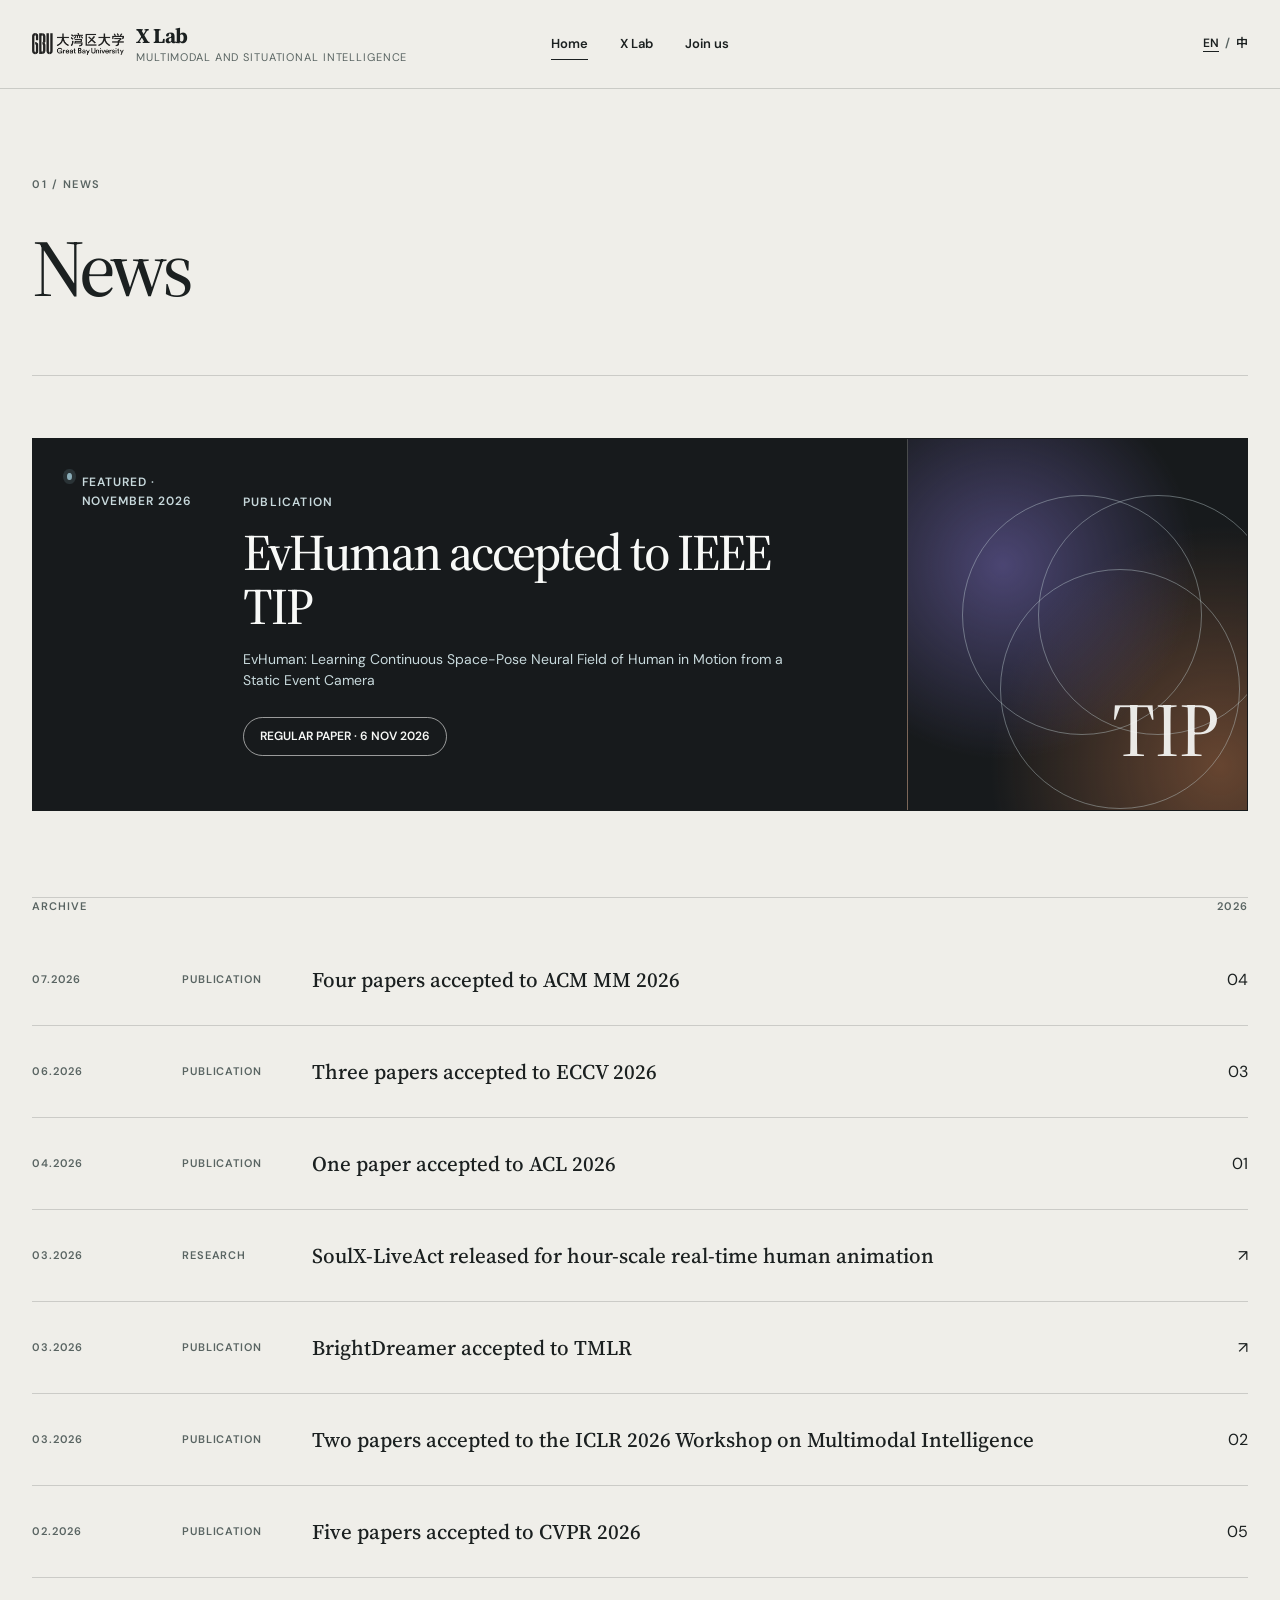
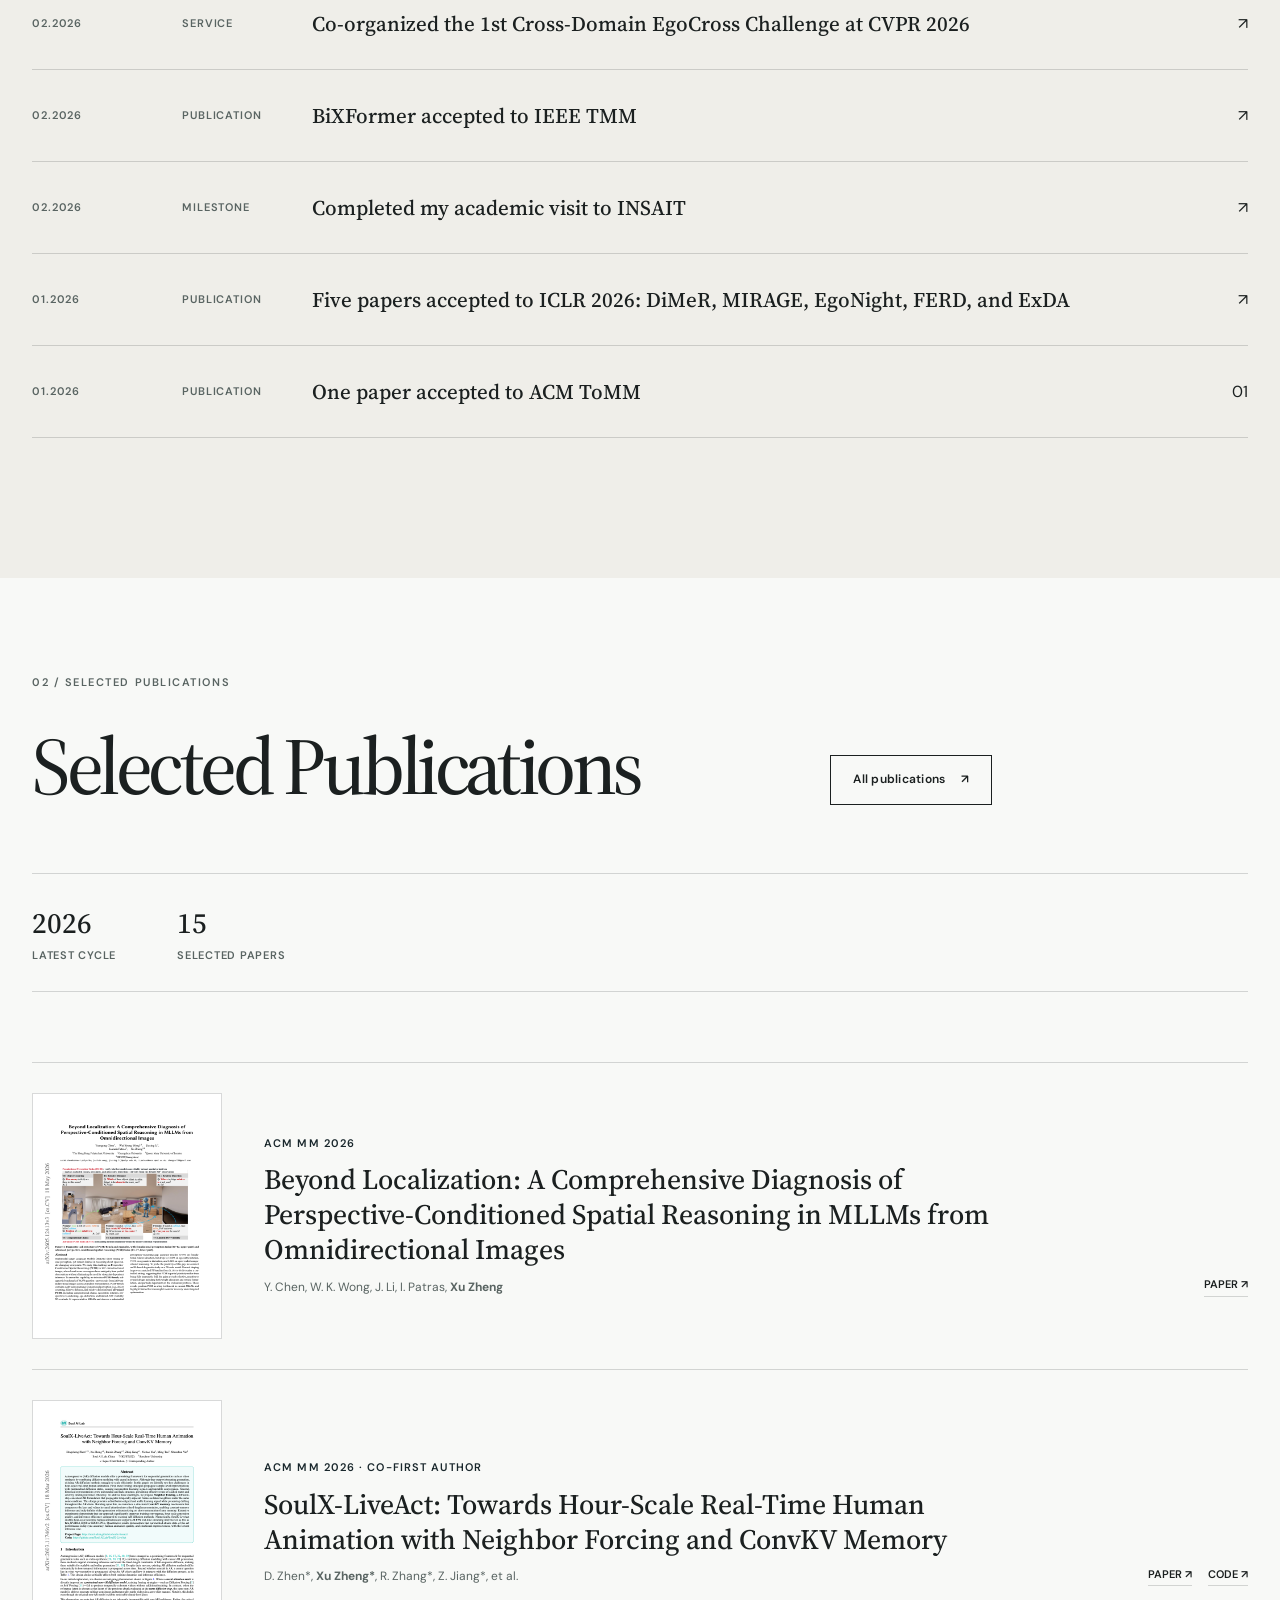
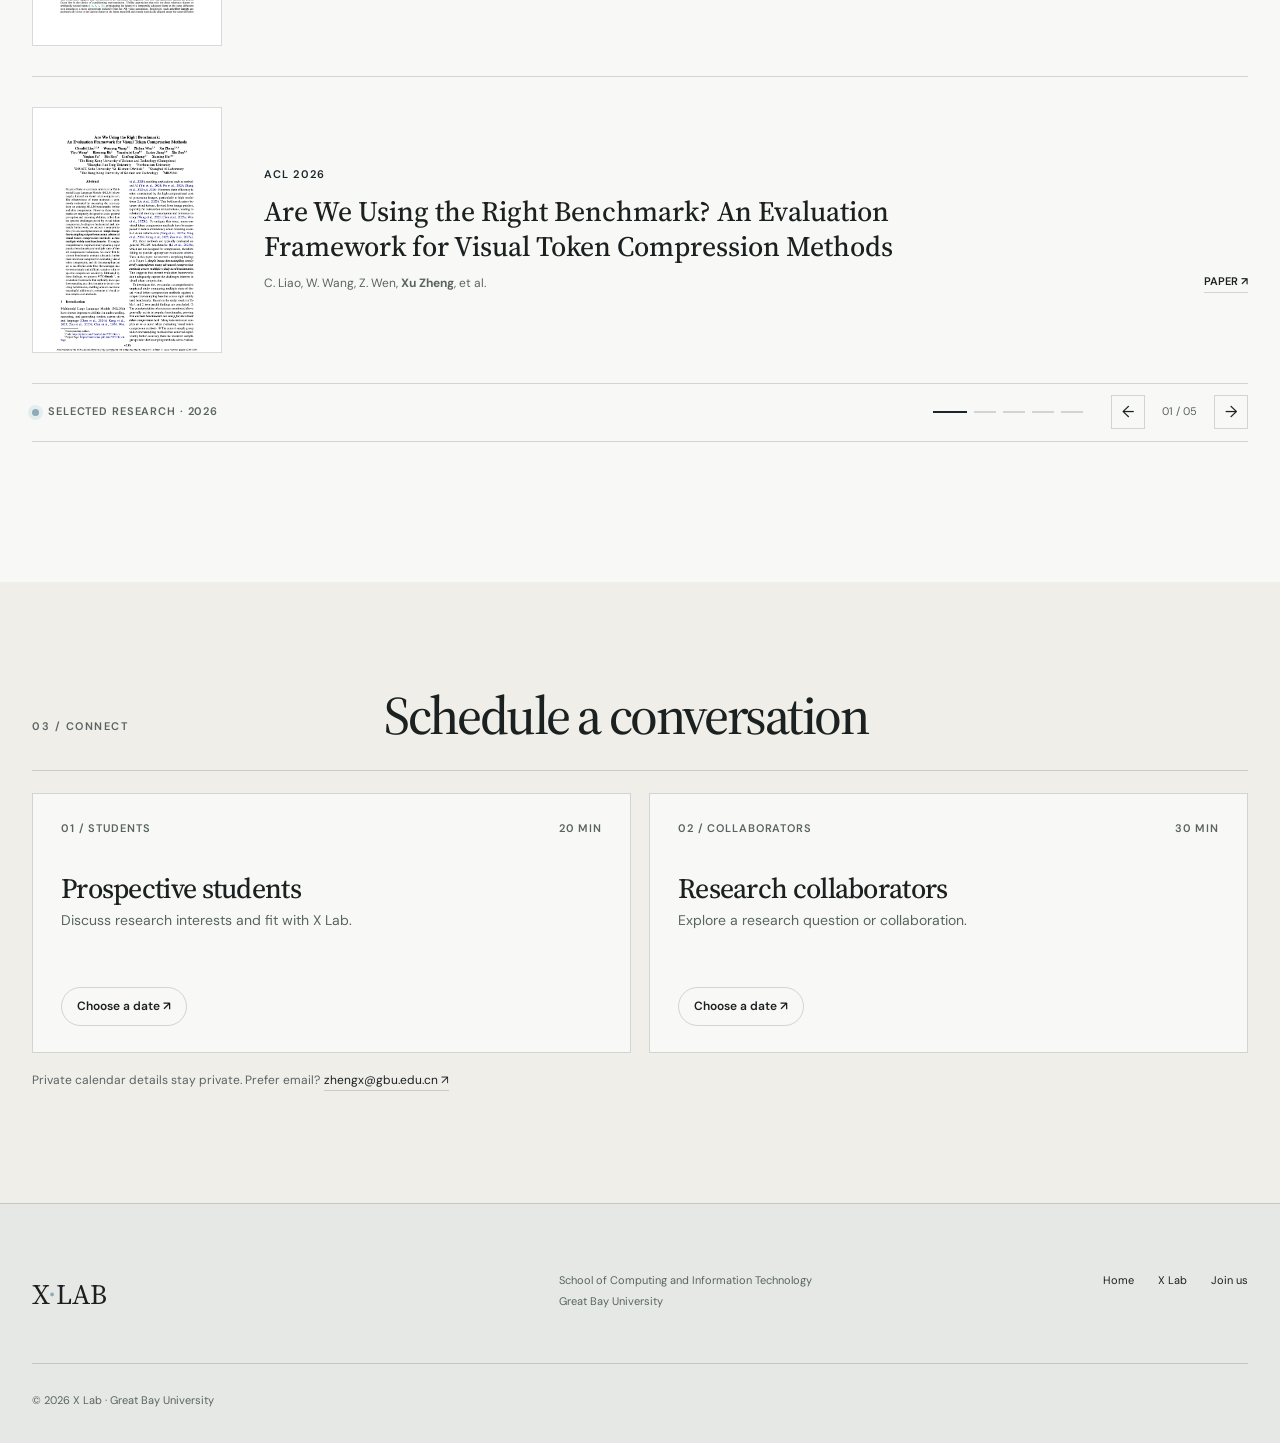
==== commit e0f6e3f8: "Add EvHuman acceptance news and update PI advisor roles" ====
--- a/index.html
+++ b/index.html
@@ -32,25 +32,32 @@
             </div>
           </header>
 
-          <a class="news-feature reveal" href="https://github.com/Soul-AILab/SoulX-LiveAct" target="_blank" rel="noreferrer">
+          <article class="news-feature reveal">
             <div class="news-feature-meta">
               <span class="live-dot" aria-hidden="true"></span>
-              <span data-en="Featured · July 2026" data-zh="精选 · 2026 年 7 月">Featured · July 2026</span>
+              <span data-en="Featured · November 2026" data-zh="精选 · 2026 年 11 月">Featured · November 2026</span>
             </div>
             <div>
               <p data-en="Publication" data-zh="论文">Publication</p>
-              <h2 data-en="Four papers accepted to ACM MM 2026" data-zh="四篇论文被 ACM MM 2026 接收">Four papers accepted to ACM MM 2026</h2>
-              <span data-en="View SoulX-LiveAct ↗" data-zh="查看 SoulX-LiveAct ↗">View SoulX-LiveAct ↗</span>
+              <h2 data-en="EvHuman accepted to IEEE TIP" data-zh="EvHuman 被 IEEE TIP 接收">EvHuman accepted to IEEE TIP</h2>
+              <p class="news-feature-paper-title" data-en="EvHuman: Learning Continuous Space-Pose Neural Field of Human in Motion from a Static Event Camera" data-zh="EvHuman: Learning Continuous Space-Pose Neural Field of Human in Motion from a Static Event Camera">EvHuman: Learning Continuous Space-Pose Neural Field of Human in Motion from a Static Event Camera</p>
+              <span data-en="Regular paper · 6 Nov 2026" data-zh="正式论文 · 2026 年 11 月 6 日">Regular paper · 6 Nov 2026</span>
             </div>
             <div class="news-feature-art" aria-hidden="true">
-              <i></i><i></i><i></i><strong>04</strong>
-            </div>
-          </a>
+              <i></i><i></i><i></i><strong>TIP</strong>
+            </div>
+          </article>
 
           <div class="news-list news-archive" aria-label="News archive">
             <div class="news-archive-label reveal">
               <span data-en="Archive" data-zh="往期动态">Archive</span><span>2026</span>
             </div>
+            <article class="news-item reveal">
+              <time datetime="2026-07">07.2026</time>
+              <span class="news-tag" data-en="Publication" data-zh="论文">Publication</span>
+              <strong data-en="Four papers accepted to ACM MM 2026" data-zh="四篇论文被 ACM MM 2026 接收">Four papers accepted to ACM MM 2026</strong>
+              <span aria-hidden="true">04</span>
+            </article>
             <article class="news-item reveal">
               <time datetime="2026-06">06.2026</time>
               <span class="news-tag" data-en="Publication" data-zh="论文">Publication</span>
--- a/styles.css
+++ b/styles.css
@@ -2241,6 +2241,16 @@
   opacity: 1;
 }
 
+.news-feature > div:nth-child(2) > .news-feature-paper-title {
+  margin: -12px 0 26px;
+  color: #c8d9dc;
+  font-size: 14px;
+  font-weight: 400;
+  letter-spacing: 0;
+  line-height: 1.5;
+  text-transform: none;
+}
+
 .news-feature h2 {
   margin: 0 0 28px;
   font-family: var(--serif);
@@ -2945,6 +2955,10 @@
   line-height: 1.4;
 }
 
+.pi-timeline .pi-timeline-prior {
+  font-size: 11px;
+}
+
 .pi-background-column--education {
   padding-left: 22px;
   border-left: 1px solid var(--line);
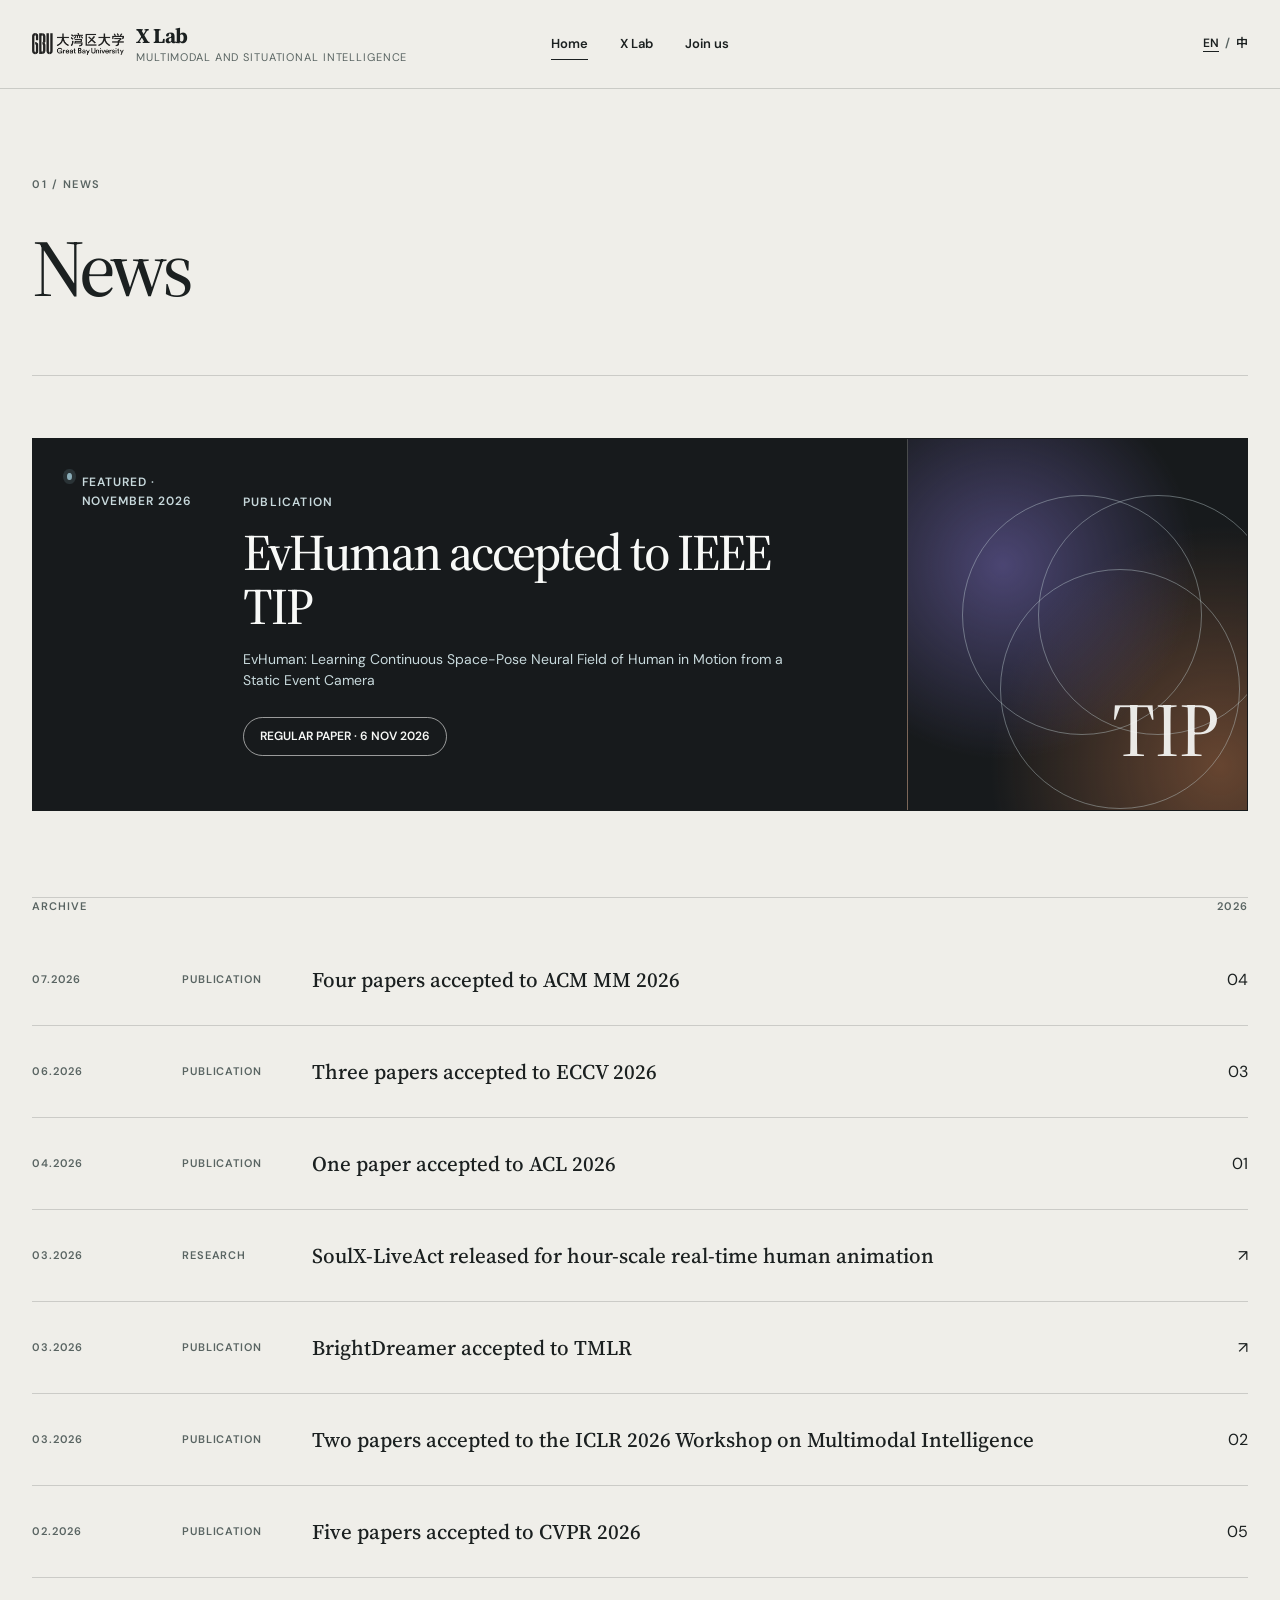
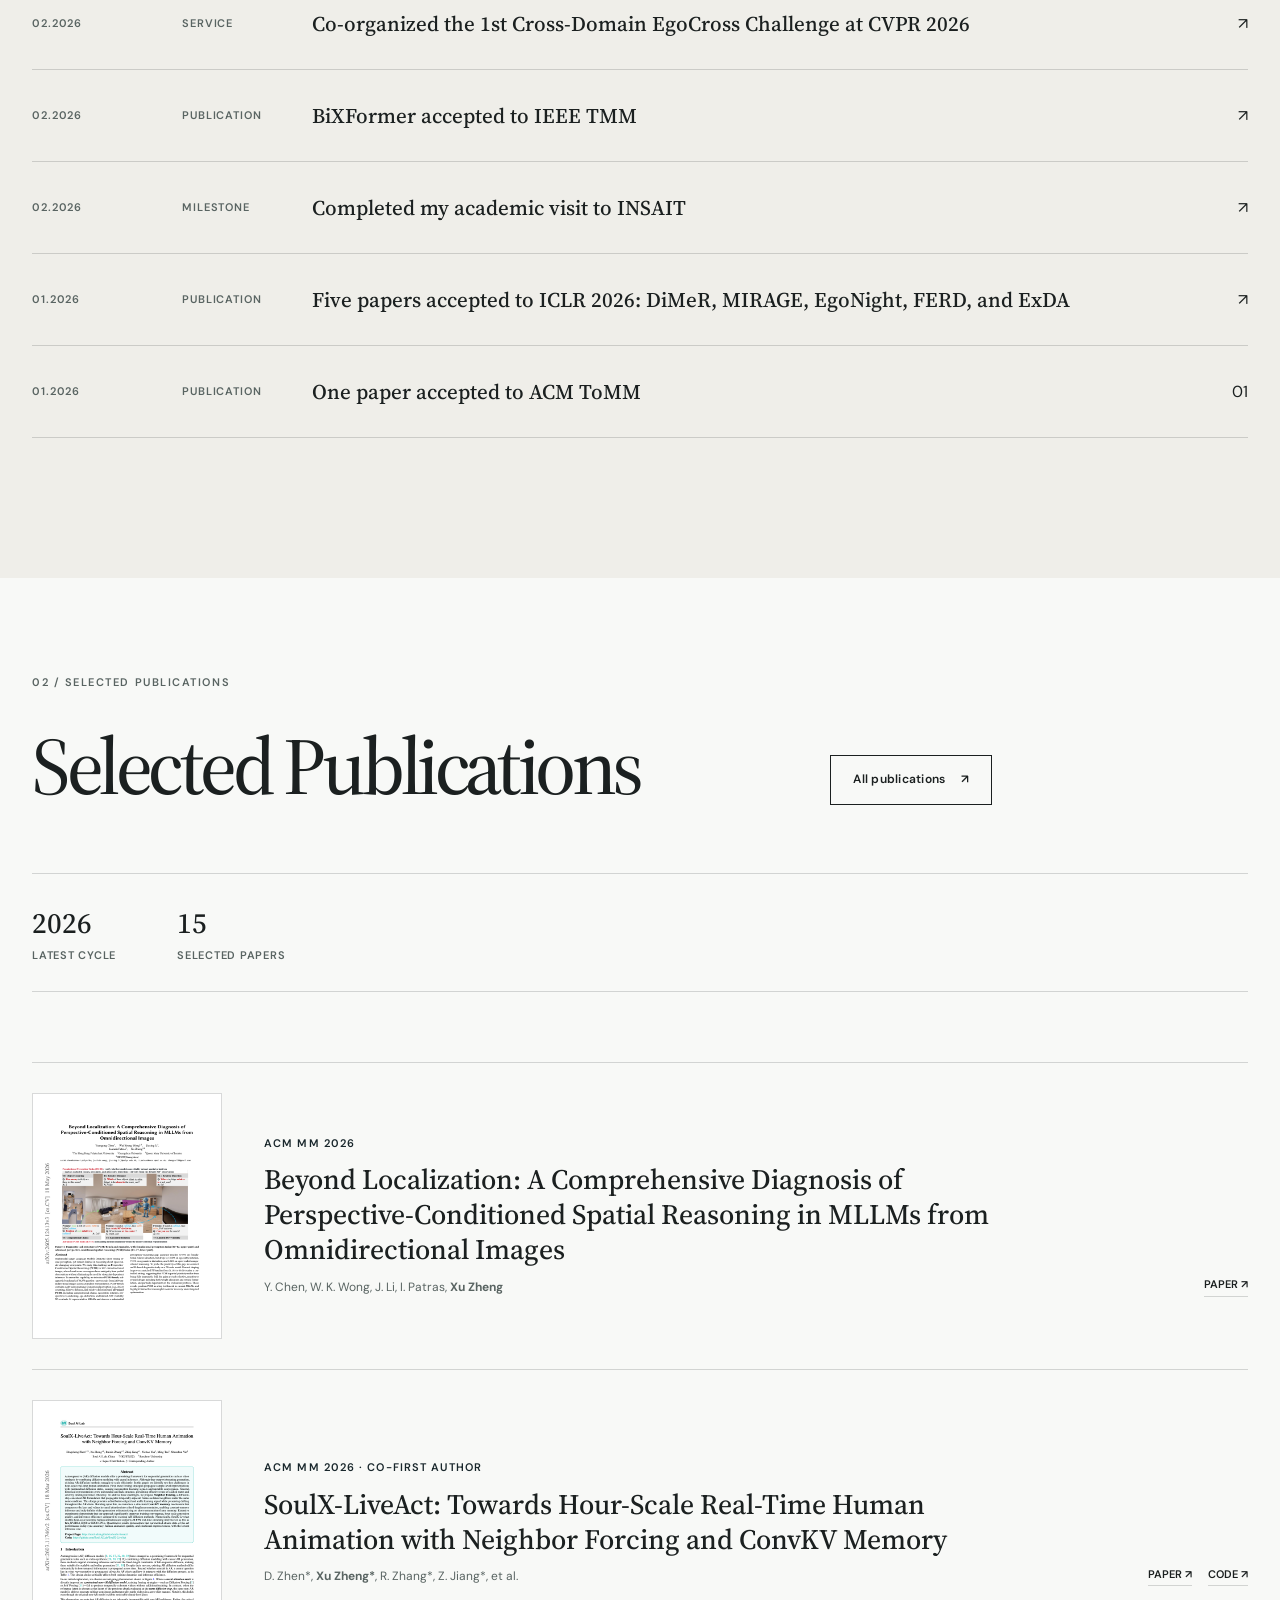
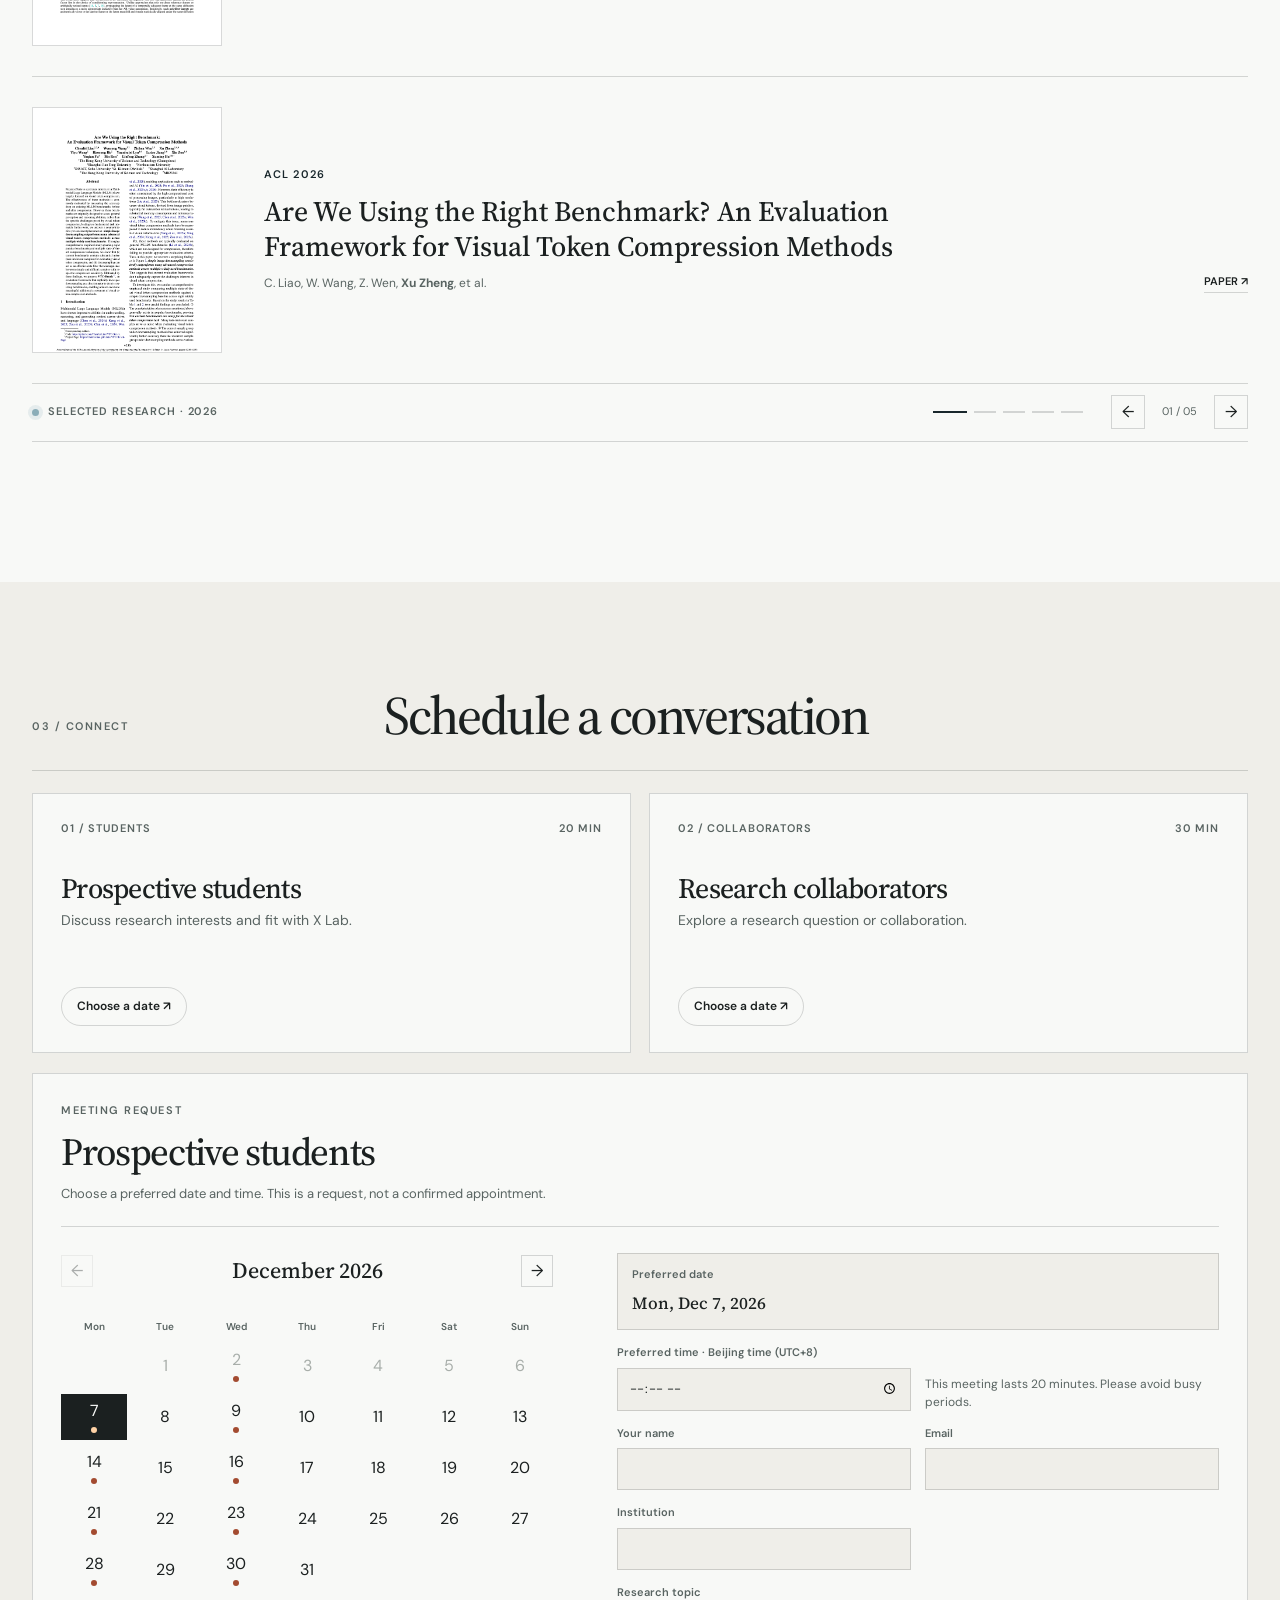
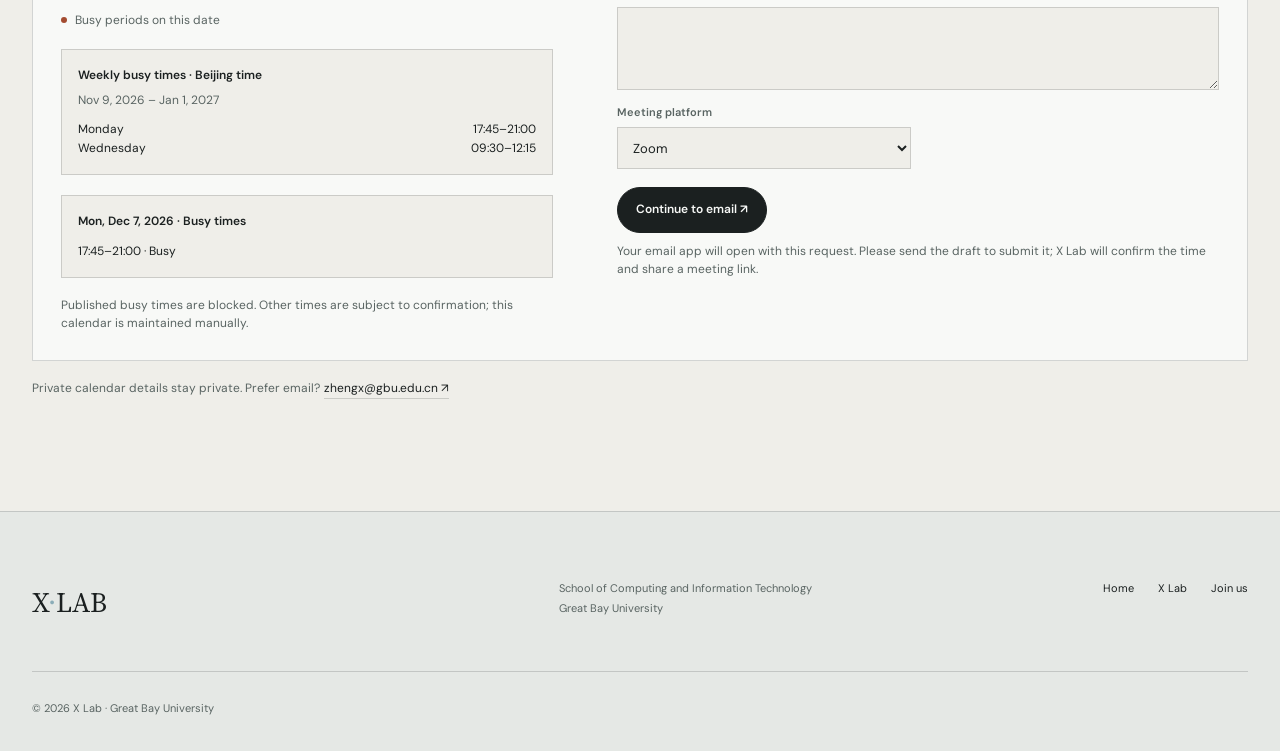
==== commit f8d0c438: "Show semester busy times and prevent overlapping meeting requests" ====
--- a/index.html
+++ b/index.html
@@ -15,8 +15,9 @@
     <link rel="preconnect" href="https://fonts.googleapis.com" />
     <link rel="preconnect" href="https://fonts.gstatic.com" crossorigin />
     <link href="https://fonts.googleapis.com/css2?family=DM+Sans:wght@400;500;600&family=Noto+Sans+SC:wght@400;500;600&family=Source+Serif+4:opsz,wght@8..60,500;8..60,600&display=swap" rel="stylesheet" />
-    <link rel="stylesheet" href="styles.css?v=20261106-launch" />
-    <script src="script.js?v=20261106-launch" defer></script>
+    <link rel="stylesheet" href="styles.css?v=20261106-schedule" />
+    <script src="availability.js?v=20261106-schedule" defer></script>
+    <script src="script.js?v=20261106-schedule" defer></script>
   </head>
   <body data-page="home" data-root=".">
     <a class="skip-link" href="#main">Skip to content</a>
@@ -244,7 +245,7 @@
               </div>
               <h3 data-en="Prospective students" data-zh="有意加入的学生">Prospective students</h3>
               <p data-en="Discuss research interests and fit with X Lab." data-zh="交流研究兴趣与 X 实验室的方向。">Discuss research interests and fit with X Lab.</p>
-              <button class="booking-card-action" type="button" data-schedule-kind="student" aria-controls="booking-planner" aria-expanded="false" data-en="Choose a date ↗" data-zh="选择日期 ↗">Choose a date ↗</button>
+              <button class="booking-card-action" type="button" data-schedule-kind="student" aria-controls="booking-planner" aria-expanded="true" data-en="Choose a date ↗" data-zh="选择日期 ↗">Choose a date ↗</button>
             </article>
             <article class="booking-card reveal">
               <div class="booking-card-top">
@@ -253,17 +254,16 @@
               </div>
               <h3 data-en="Research collaborators" data-zh="科研合作者">Research collaborators</h3>
               <p data-en="Explore a research question or collaboration." data-zh="探讨研究问题与合作机会。">Explore a research question or collaboration.</p>
-              <button class="booking-card-action" type="button" data-schedule-kind="collaborator" aria-controls="booking-planner" aria-expanded="false" data-en="Choose a date ↗" data-zh="选择日期 ↗">Choose a date ↗</button>
-            </article>
-          </div>
-          <div class="booking-planner" id="booking-planner" hidden>
+              <button class="booking-card-action" type="button" data-schedule-kind="collaborator" aria-controls="booking-planner" aria-expanded="true" data-en="Choose a date ↗" data-zh="选择日期 ↗">Choose a date ↗</button>
+            </article>
+          </div>
+          <div class="booking-planner" id="booking-planner">
             <div class="booking-planner-heading">
               <div>
                 <p class="section-index" data-en="Meeting request" data-zh="预约申请">Meeting request</p>
                 <h3 id="booking-planner-title">Prospective students</h3>
                 <p data-en="Choose a preferred date and time. This is a request, not a confirmed appointment." data-zh="请选择希望交流的日期与时间。这是预约申请，不代表会议已确认。">Choose a preferred date and time. This is a request, not a confirmed appointment.</p>
               </div>
-              <button class="booking-planner-close" type="button" aria-label="Close meeting request">×</button>
             </div>
             <div class="booking-planner-grid">
               <div class="booking-calendar">
@@ -274,11 +274,19 @@
                 </div>
                 <div class="booking-weekdays" aria-hidden="true"><span data-en="Mon" data-zh="周一">Mon</span><span data-en="Tue" data-zh="周二">Tue</span><span data-en="Wed" data-zh="周三">Wed</span><span data-en="Thu" data-zh="周四">Thu</span><span data-en="Fri" data-zh="周五">Fri</span><span data-en="Sat" data-zh="周六">Sat</span><span data-en="Sun" data-zh="周日">Sun</span></div>
                 <div class="booking-days" id="booking-days" role="group" aria-label="Preferred meeting date"></div>
-                <p class="booking-calendar-help" data-en="Dates are for requests only; live availability is not connected yet." data-zh="所选日期仅用于提出申请，目前尚未连接实时空闲时段。">Dates are for requests only; live availability is not connected yet.</p>
+                <p class="booking-calendar-help booking-legend"><span class="booking-busy-dot" aria-hidden="true"></span><span data-en="Busy periods on this date" data-zh="当天有已占用时段">Busy periods on this date</span></p>
+                <div class="booking-recurring">
+                  <strong data-en="Weekly busy times · Beijing time" data-zh="每周已占用时段 · 北京时间">Weekly busy times · Beijing time</strong>
+                  <p data-en="Nov 9, 2026 – Jan 1, 2027" data-zh="2026年11月9日—2027年1月1日">Nov 9, 2026 – Jan 1, 2027</p>
+                  <ul><li><span data-en="Monday" data-zh="周一">Monday</span><time>17:45–21:00</time></li><li><span data-en="Wednesday" data-zh="周三">Wednesday</span><time>09:30–12:15</time></li></ul>
+                </div>
+                <div class="booking-day-busy" id="booking-day-busy" aria-live="polite"></div>
+                <p class="booking-calendar-help" data-en="Published busy times are blocked. Other times are subject to confirmation; this calendar is maintained manually." data-zh="已公布的占用时段不可预约；其他时间仍需确认，此日历由人工维护。">Published busy times are blocked. Other times are subject to confirmation; this calendar is maintained manually.</p>
               </div>
               <form class="booking-request-form" id="booking-request-form">
                 <p class="booking-date-summary"><span data-en="Preferred date" data-zh="希望交流的日期">Preferred date</span> <strong id="booking-selected-date" aria-live="polite">Choose a date on the calendar</strong></p>
-                <label><span data-en="Preferred time · Beijing time (UTC+8)" data-zh="希望交流的时间 · 北京时间（UTC+8）">Preferred time · Beijing time (UTC+8)</span><input name="time" type="time" required /></label>
+                <label><span data-en="Preferred time · Beijing time (UTC+8)" data-zh="希望交流的时间 · 北京时间（UTC+8）">Preferred time · Beijing time (UTC+8)</span><input name="time" type="time" aria-describedby="booking-time-feedback" required /></label>
+                <p class="booking-time-feedback" id="booking-time-feedback" aria-live="polite"></p>
                 <label><span data-en="Your name" data-zh="姓名">Your name</span><input name="name" type="text" autocomplete="name" maxlength="100" required /></label>
                 <label><span data-en="Email" data-zh="邮箱">Email</span><input name="email" type="email" autocomplete="email" maxlength="200" required /></label>
                 <label><span data-en="Institution" data-zh="学校或机构">Institution</span><input name="institution" type="text" autocomplete="organization" maxlength="150" required /></label>
--- a/styles.css
+++ b/styles.css
@@ -1458,6 +1458,83 @@
   cursor: not-allowed;
 }
 
+.booking-days button.has-busy-time {
+  position: relative;
+  padding-bottom: 12px;
+}
+
+.booking-busy-dot {
+  display: inline-block;
+  width: 6px;
+  height: 6px;
+  flex: 0 0 auto;
+  background: #a34b30;
+  border-radius: 50%;
+}
+
+.booking-days .booking-busy-dot {
+  position: absolute;
+  bottom: 6px;
+  left: calc(50% - 3px);
+}
+
+.booking-days button[aria-pressed="true"] .booking-busy-dot {
+  background: #ffd2a6;
+}
+
+.booking-legend {
+  display: flex;
+  align-items: center;
+  gap: 8px;
+}
+
+.booking-recurring,
+.booking-day-busy {
+  margin-top: 20px;
+  padding: 16px;
+  background: var(--paper);
+  border: 1px solid var(--line);
+  font-size: 12px;
+  line-height: 1.6;
+}
+
+.booking-recurring strong,
+.booking-day-busy strong {
+  display: block;
+  font-weight: 600;
+}
+
+.booking-recurring p,
+.booking-day-busy p {
+  margin: 6px 0 0;
+  color: var(--muted);
+}
+
+.booking-recurring ul,
+.booking-day-busy ul {
+  margin: 10px 0 0;
+  padding: 0;
+  list-style: none;
+}
+
+.booking-recurring li {
+  display: flex;
+  justify-content: space-between;
+  gap: 12px;
+}
+
+.booking-time-feedback {
+  align-self: end;
+  margin: 0;
+  color: var(--muted);
+  font-size: 12px;
+  line-height: 1.5;
+}
+
+.booking-time-feedback.is-error {
+  color: #a13f2a;
+}
+
 .booking-calendar-help,
 .booking-form-note {
   margin: 18px 0 0;
@@ -3276,7 +3353,7 @@
 
 .industry-partner-grid {
   display: grid;
-  grid-template-columns: repeat(3, minmax(0, 1fr));
+  grid-template-columns: repeat(4, minmax(0, 1fr));
   gap: 18px;
 }
 
@@ -3336,6 +3413,14 @@
   width: auto;
   max-width: 158px;
   height: 38px;
+}
+
+.industry-partner-logo--resona span {
+  font-family: var(--sans);
+  font-size: 31px;
+  font-weight: 600;
+  letter-spacing: -0.065em;
+  line-height: 1;
 }
 
 .industry-partner-card h4 {
@@ -3933,7 +4018,7 @@
   }
 
   .industry-partner-grid {
-    grid-template-columns: repeat(3, minmax(0, 1fr));
+    grid-template-columns: repeat(2, minmax(0, 1fr));
   }
 
   .academic-partner-grid {
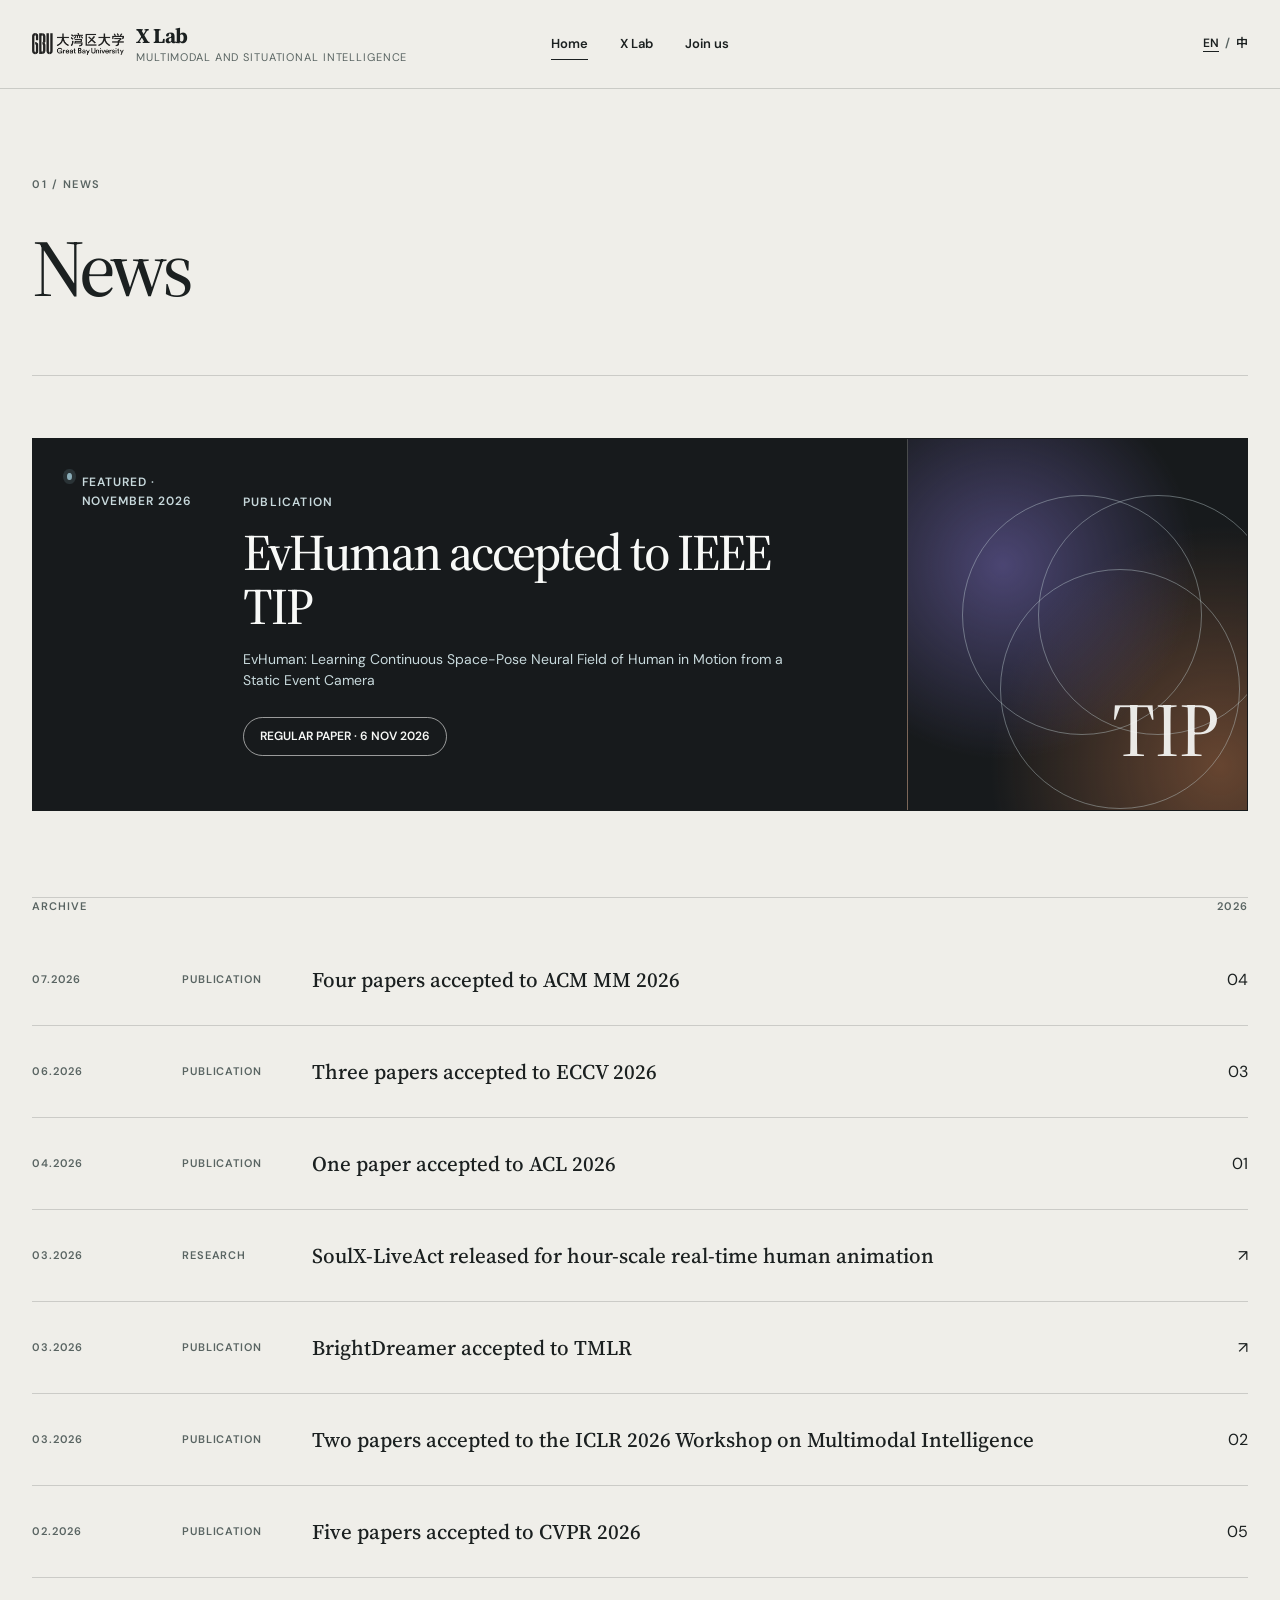
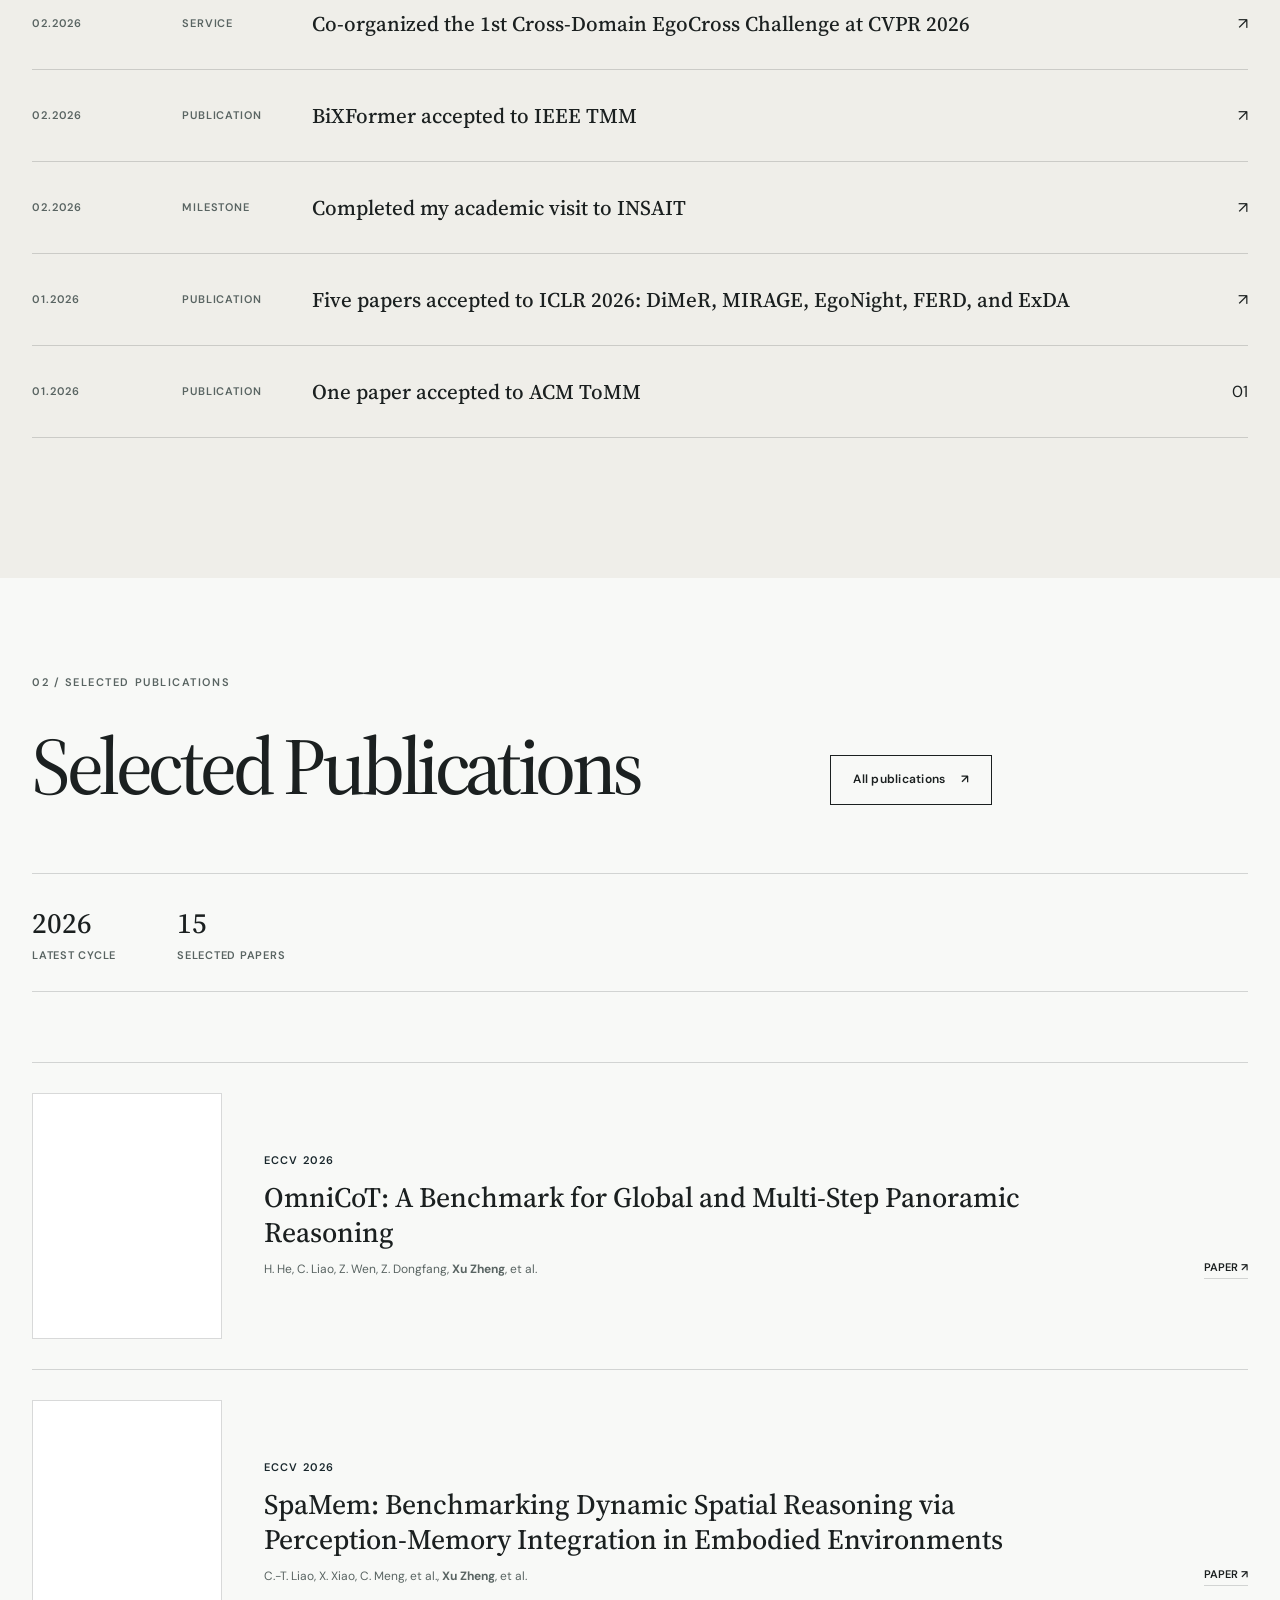
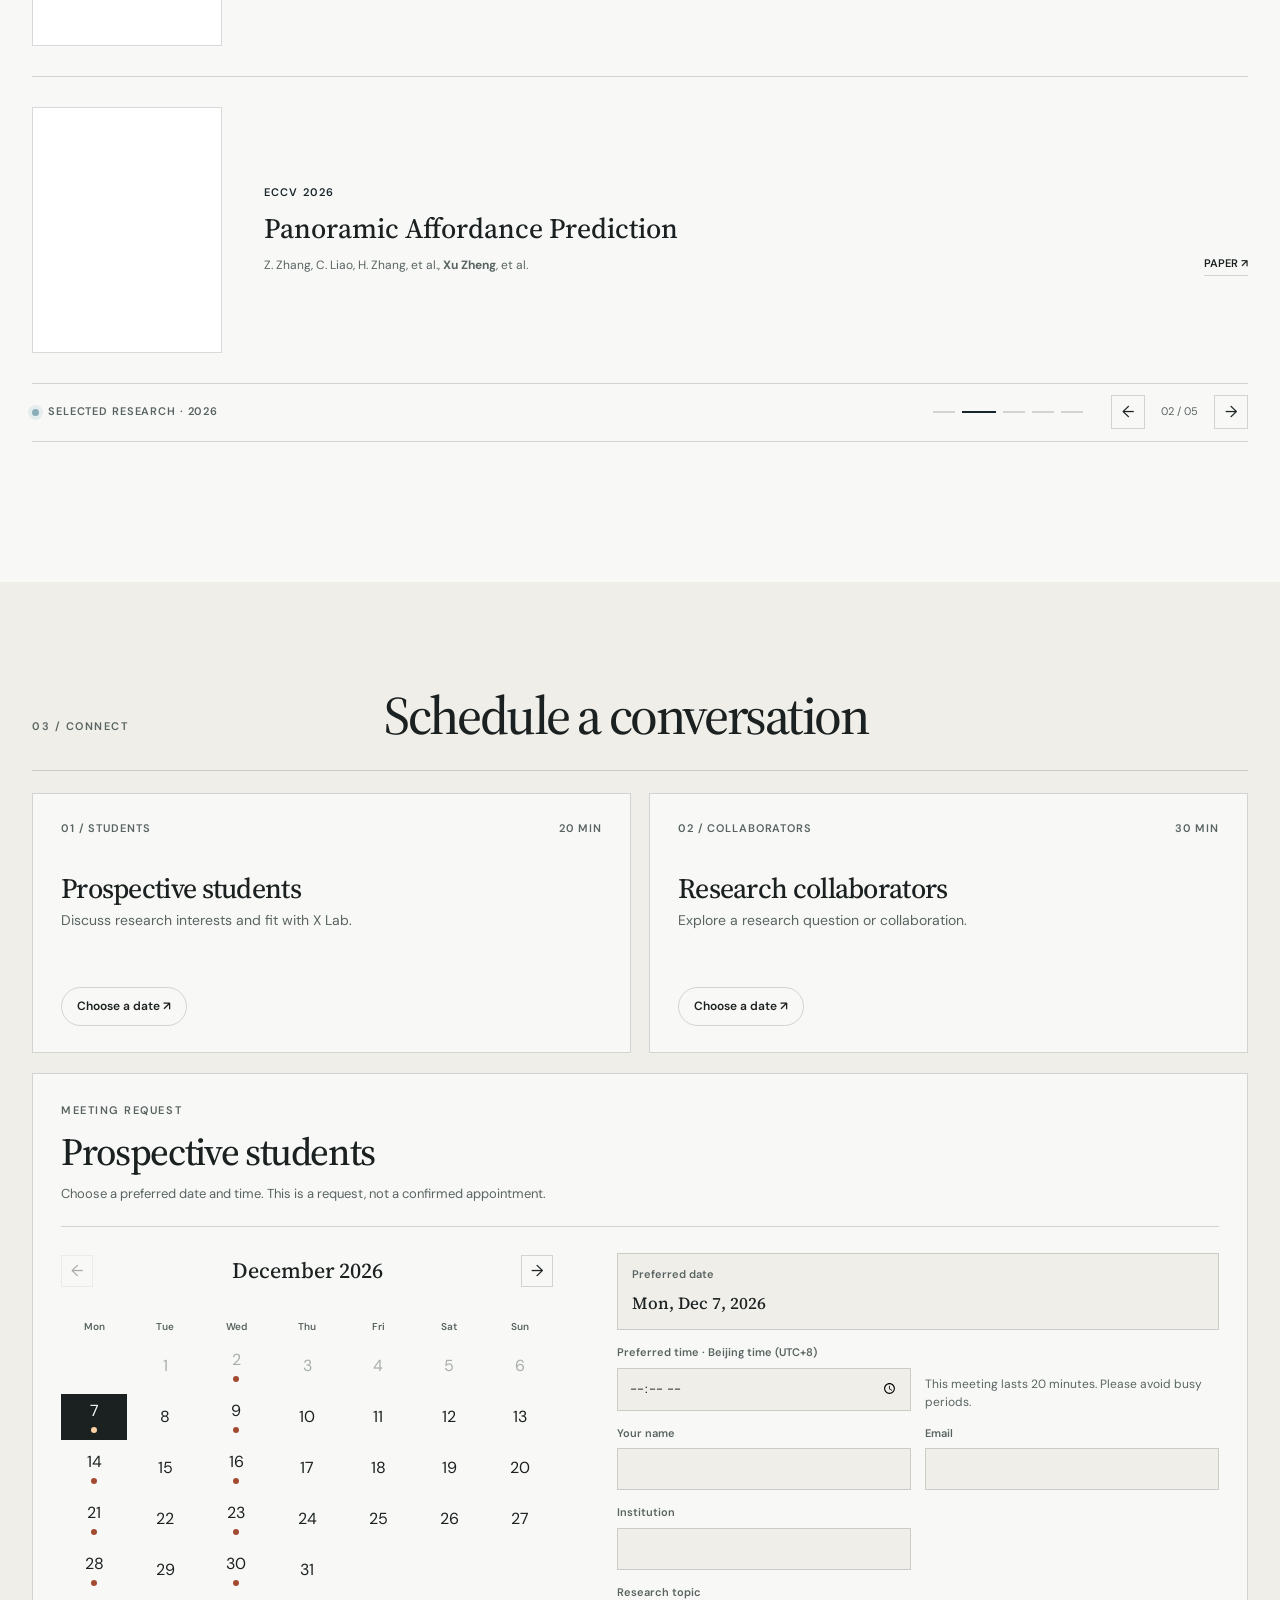
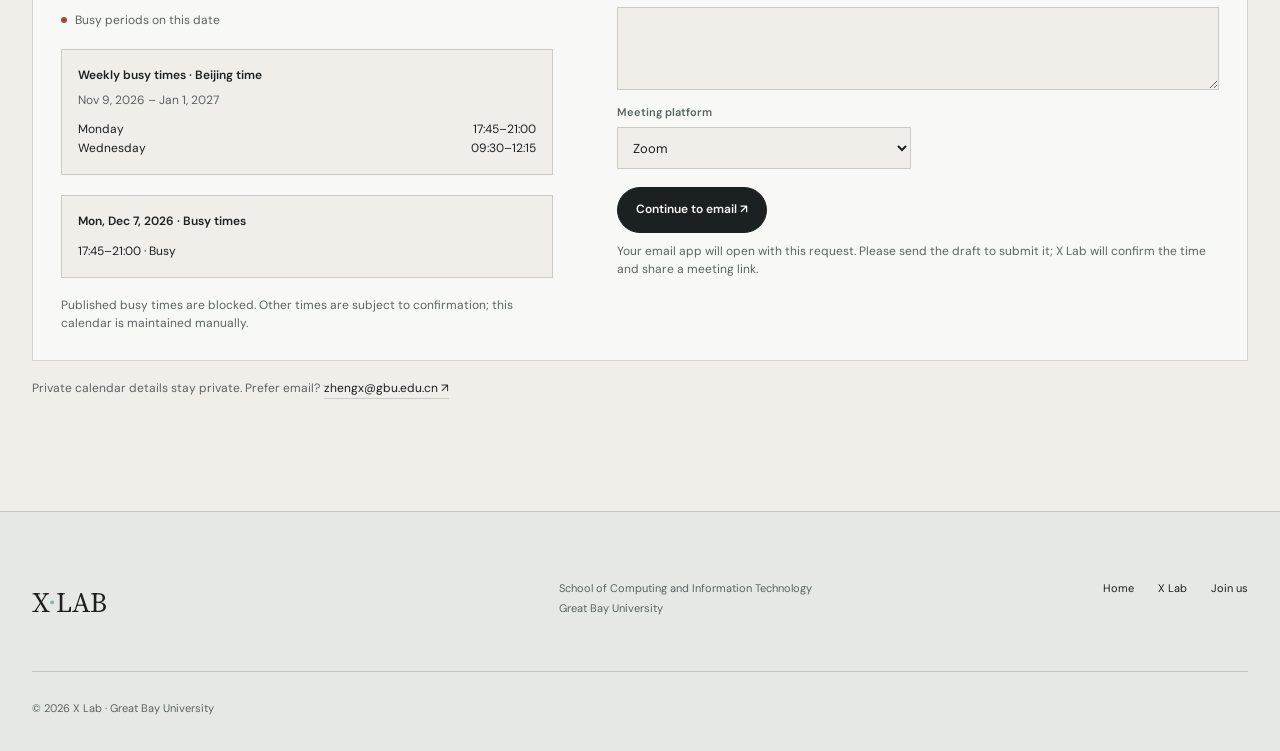
==== commit 4416a0fd: "Add November 10 and 12 one-off busy periods" ====
--- a/index.html
+++ b/index.html
@@ -16,7 +16,7 @@
     <link rel="preconnect" href="https://fonts.gstatic.com" crossorigin />
     <link href="https://fonts.googleapis.com/css2?family=DM+Sans:wght@400;500;600&family=Noto+Sans+SC:wght@400;500;600&family=Source+Serif+4:opsz,wght@8..60,500;8..60,600&display=swap" rel="stylesheet" />
     <link rel="stylesheet" href="styles.css?v=20261106-schedule" />
-    <script src="availability.js?v=20261106-schedule" defer></script>
+    <script src="availability.js?v=20261106-meetings" defer></script>
     <script src="script.js?v=20261106-schedule" defer></script>
   </head>
   <body data-page="home" data-root=".">
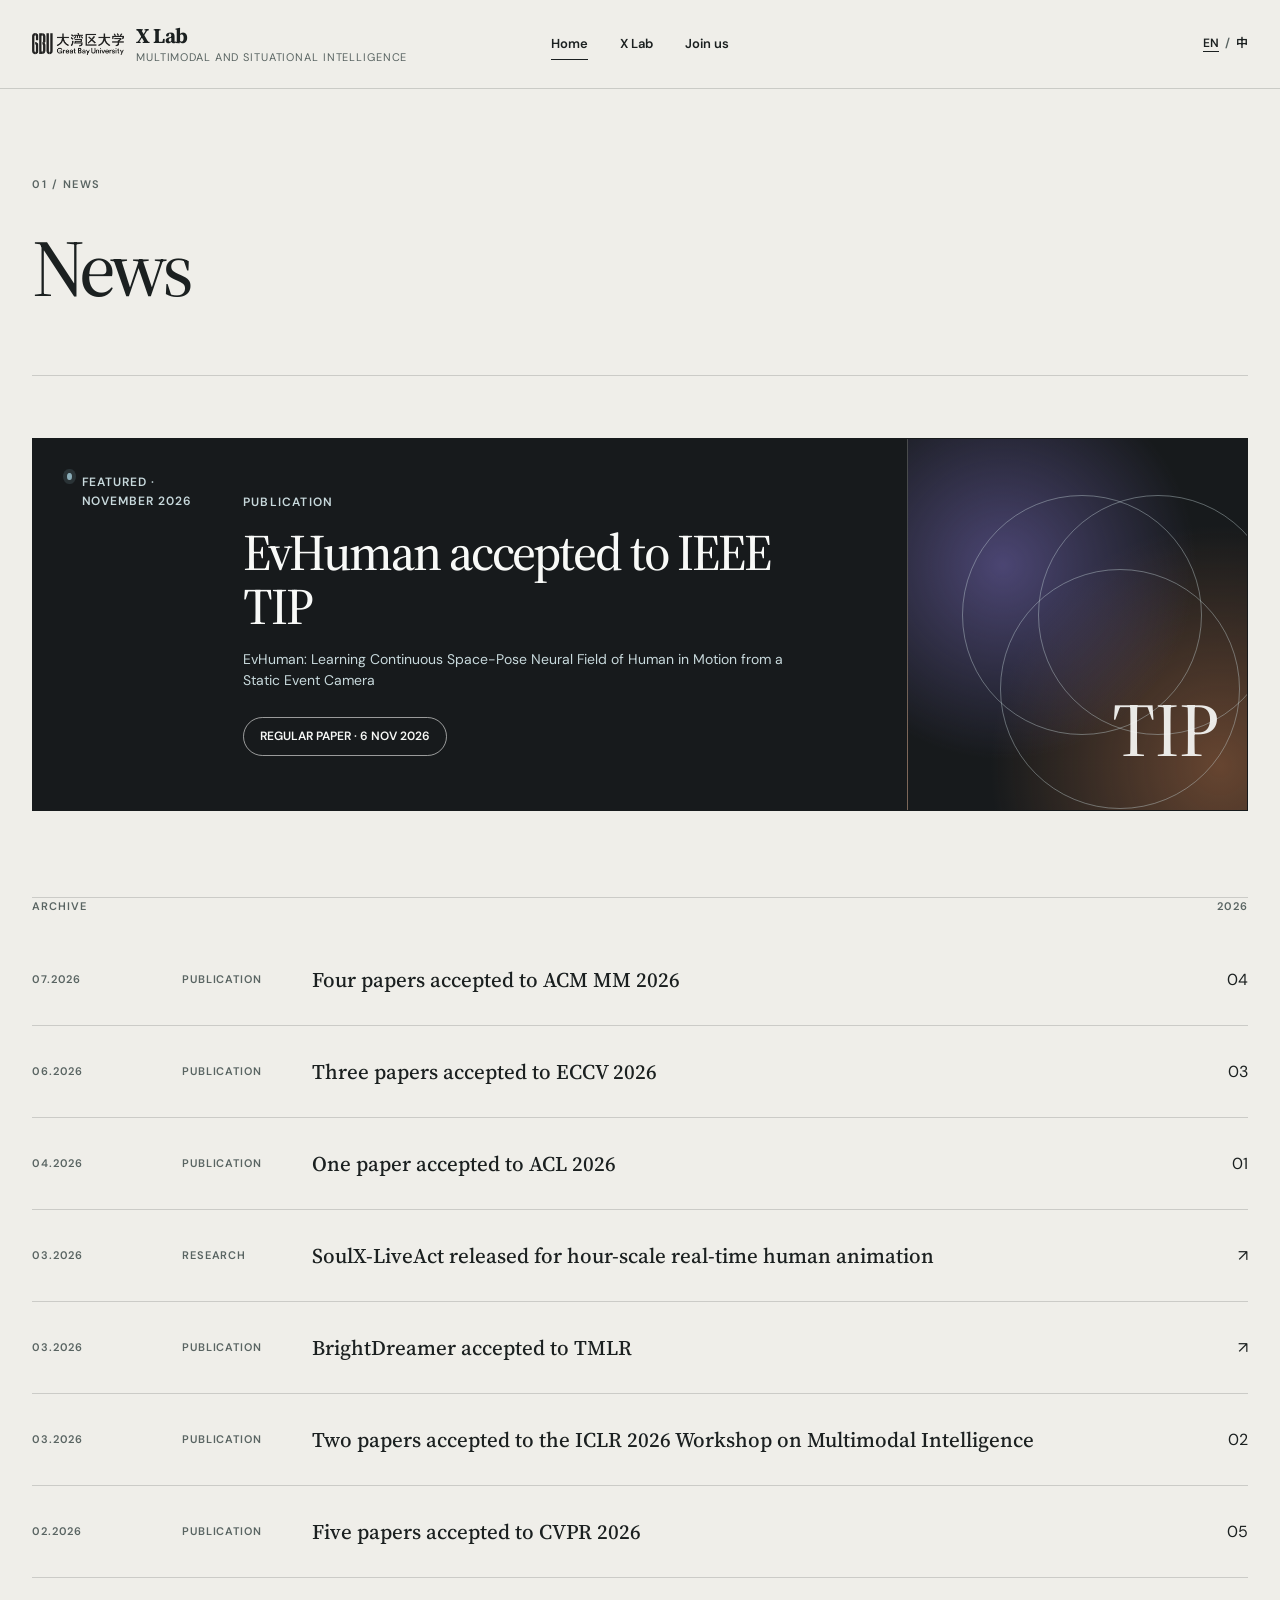
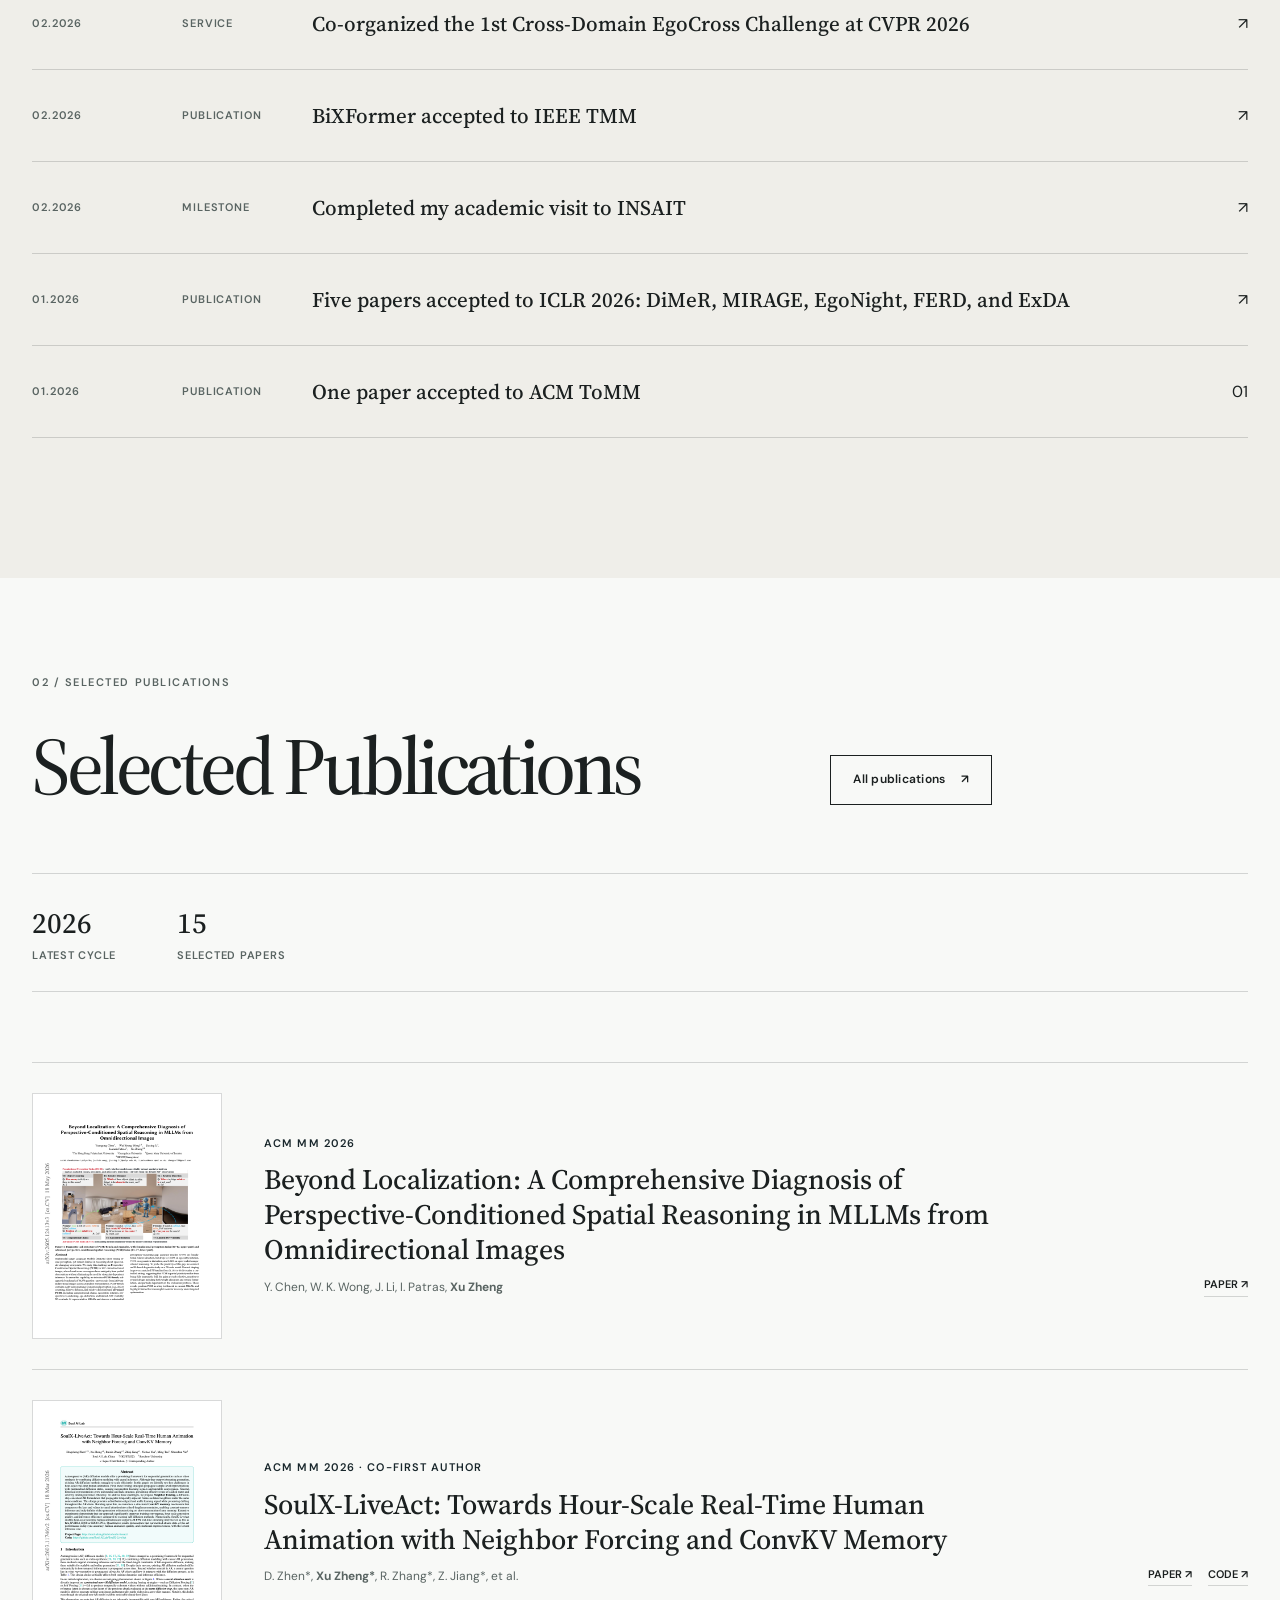
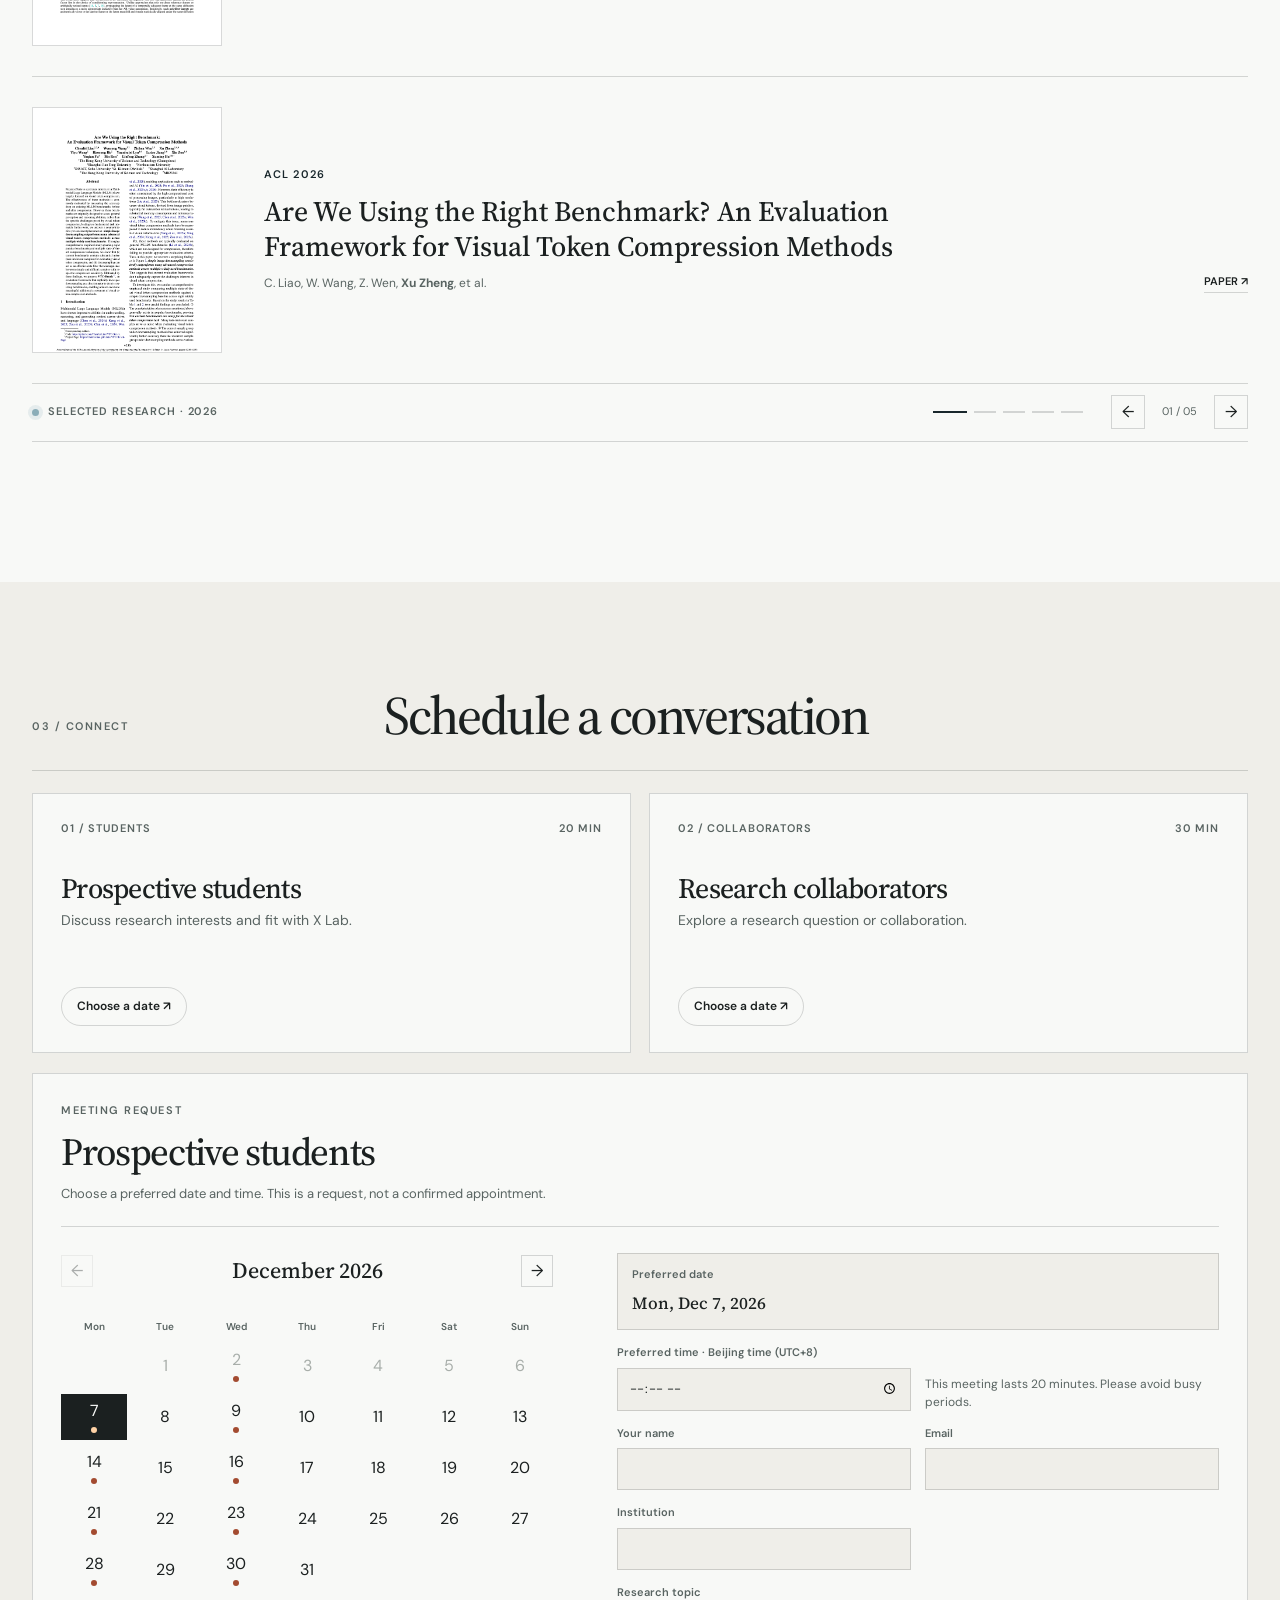
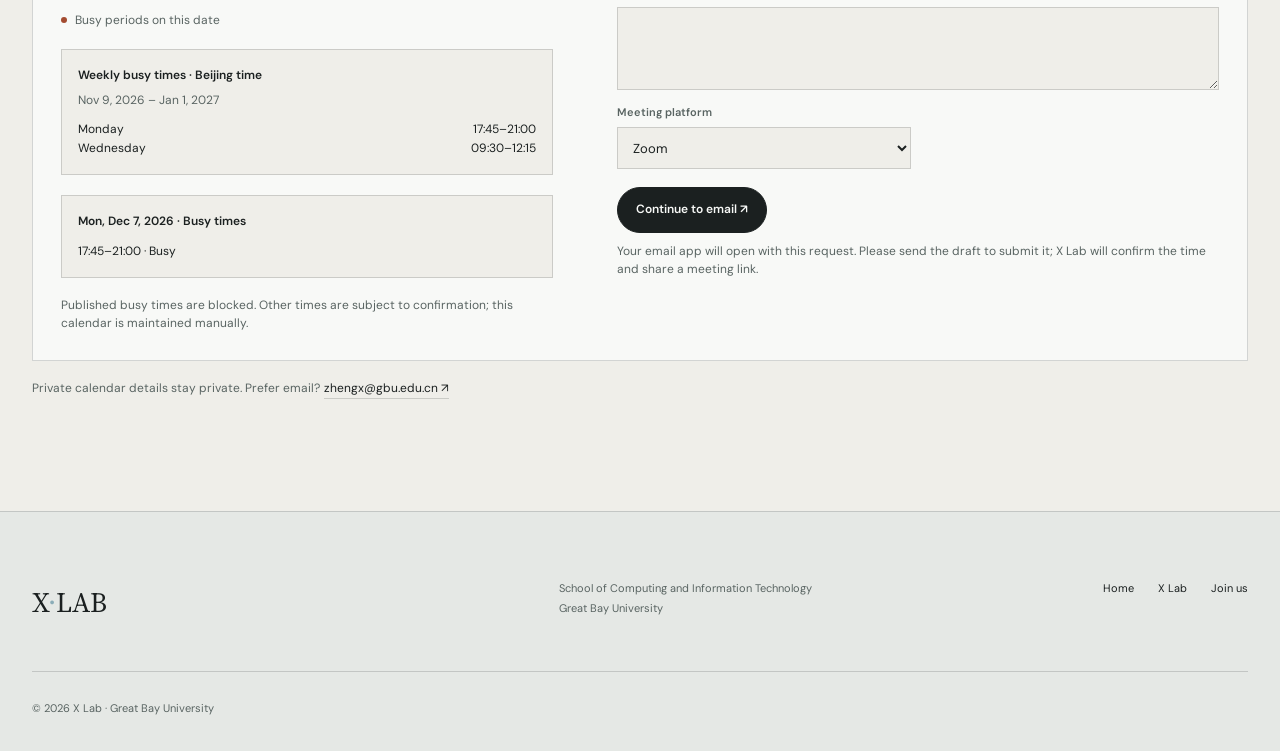
==== commit 503c6151: "Block November 8 evening guidance meeting" ====
--- a/index.html
+++ b/index.html
@@ -16,7 +16,7 @@
     <link rel="preconnect" href="https://fonts.gstatic.com" crossorigin />
     <link href="https://fonts.googleapis.com/css2?family=DM+Sans:wght@400;500;600&family=Noto+Sans+SC:wght@400;500;600&family=Source+Serif+4:opsz,wght@8..60,500;8..60,600&display=swap" rel="stylesheet" />
     <link rel="stylesheet" href="styles.css?v=20261106-schedule" />
-    <script src="availability.js?v=20261106-meetings" defer></script>
+    <script src="availability.js?v=20261106-guidance" defer></script>
     <script src="script.js?v=20261106-schedule" defer></script>
   </head>
   <body data-page="home" data-root=".">
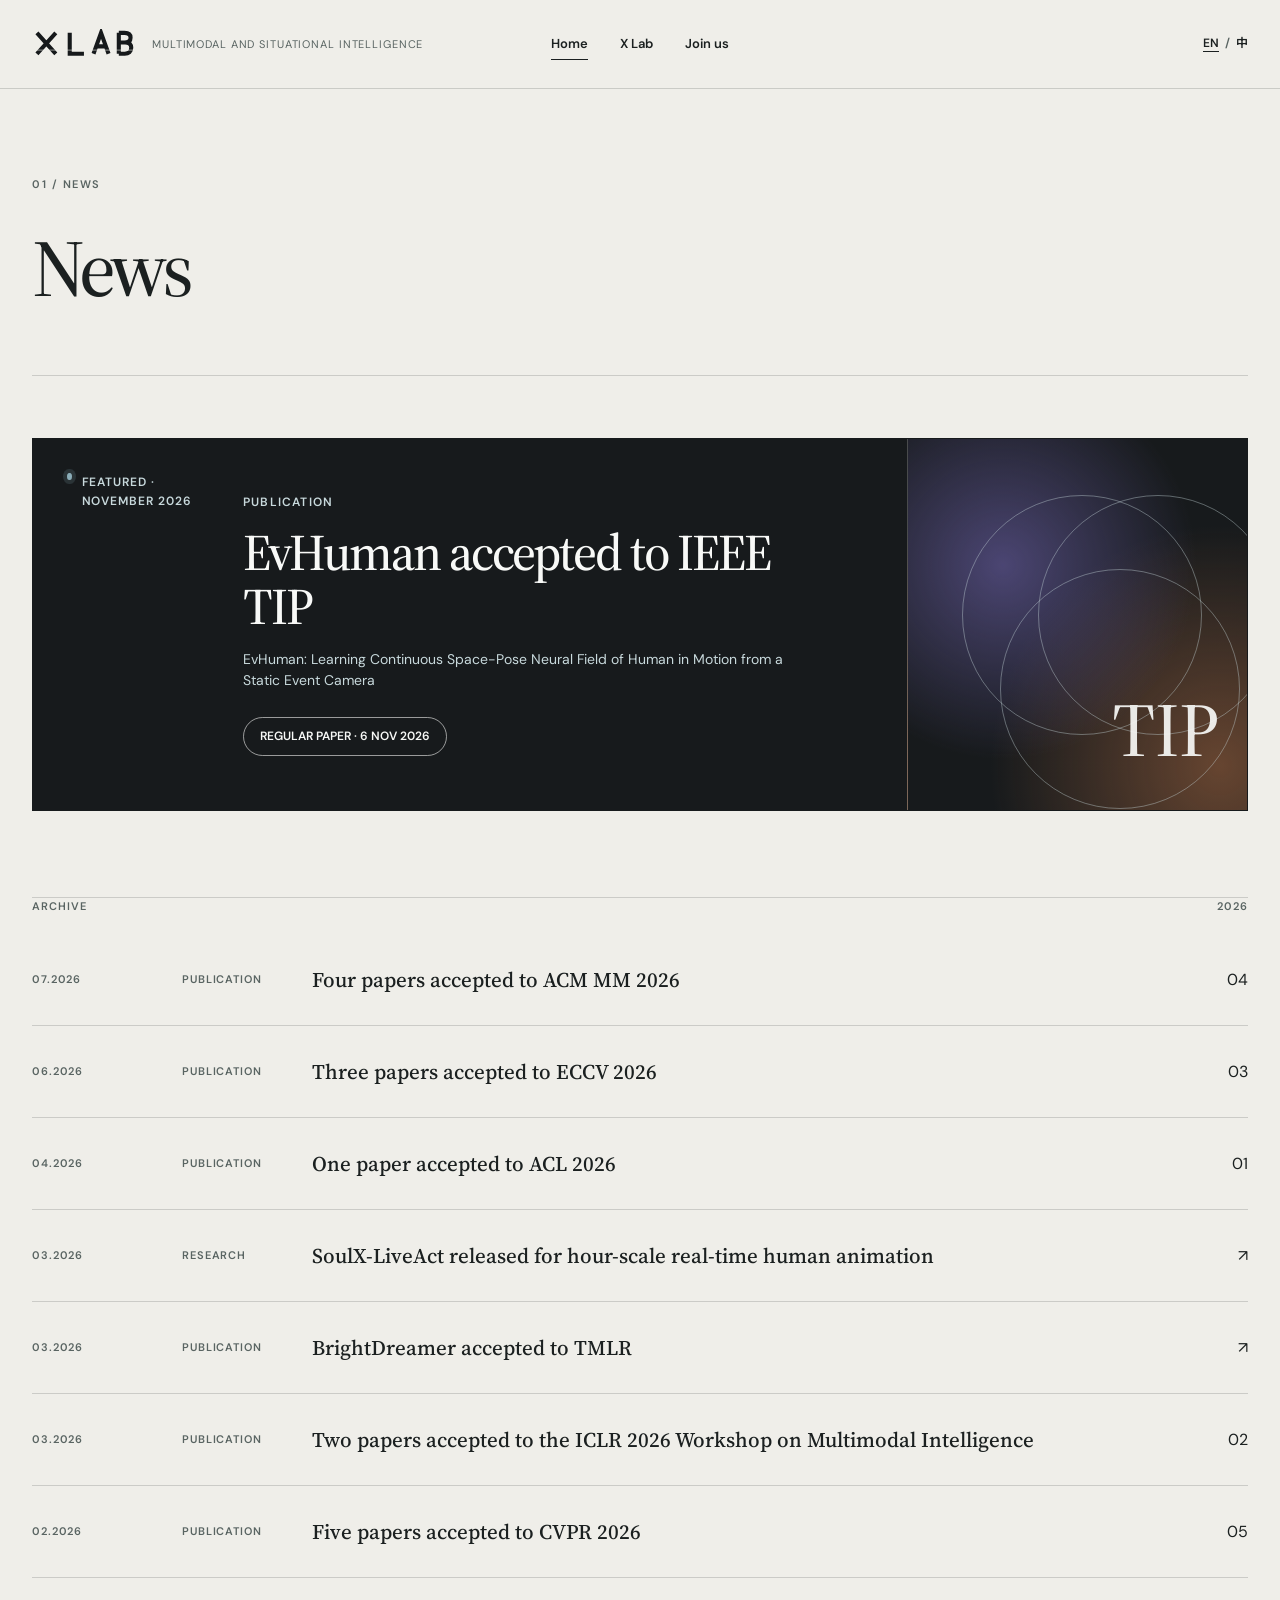
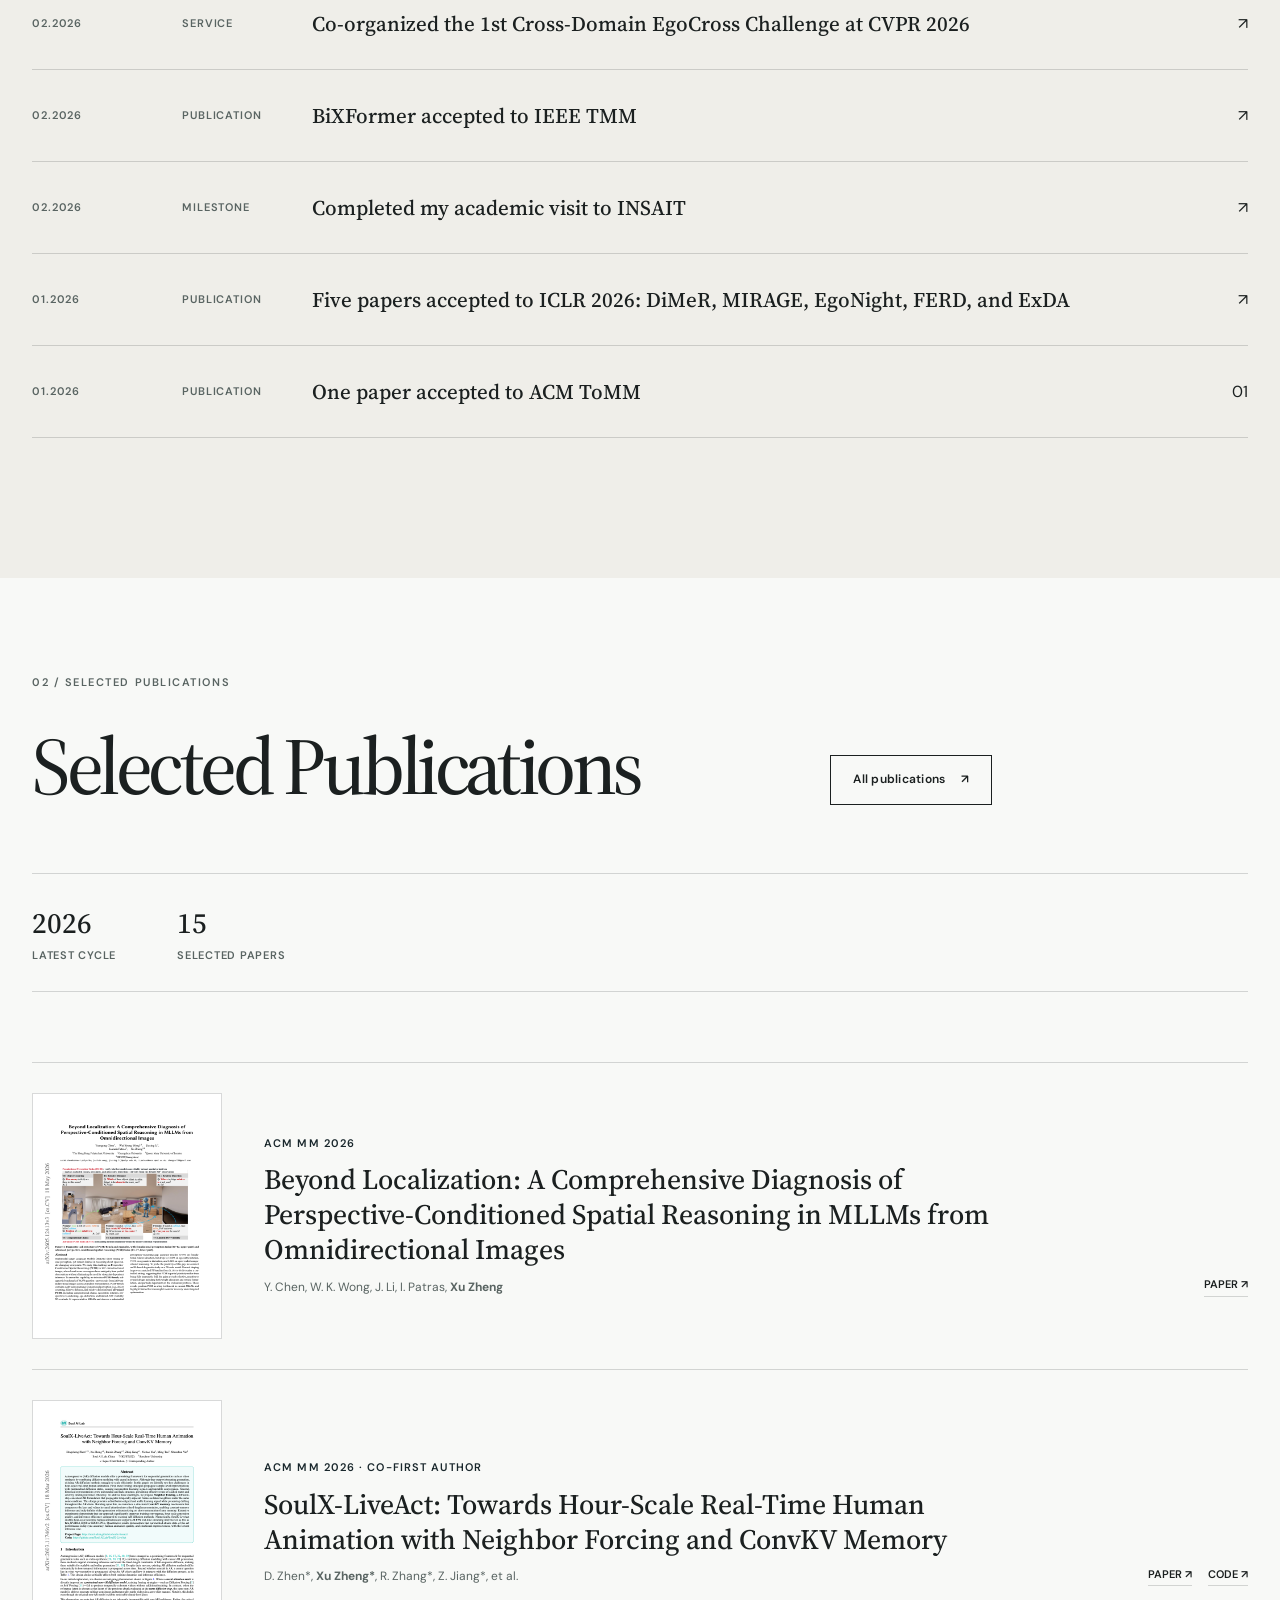
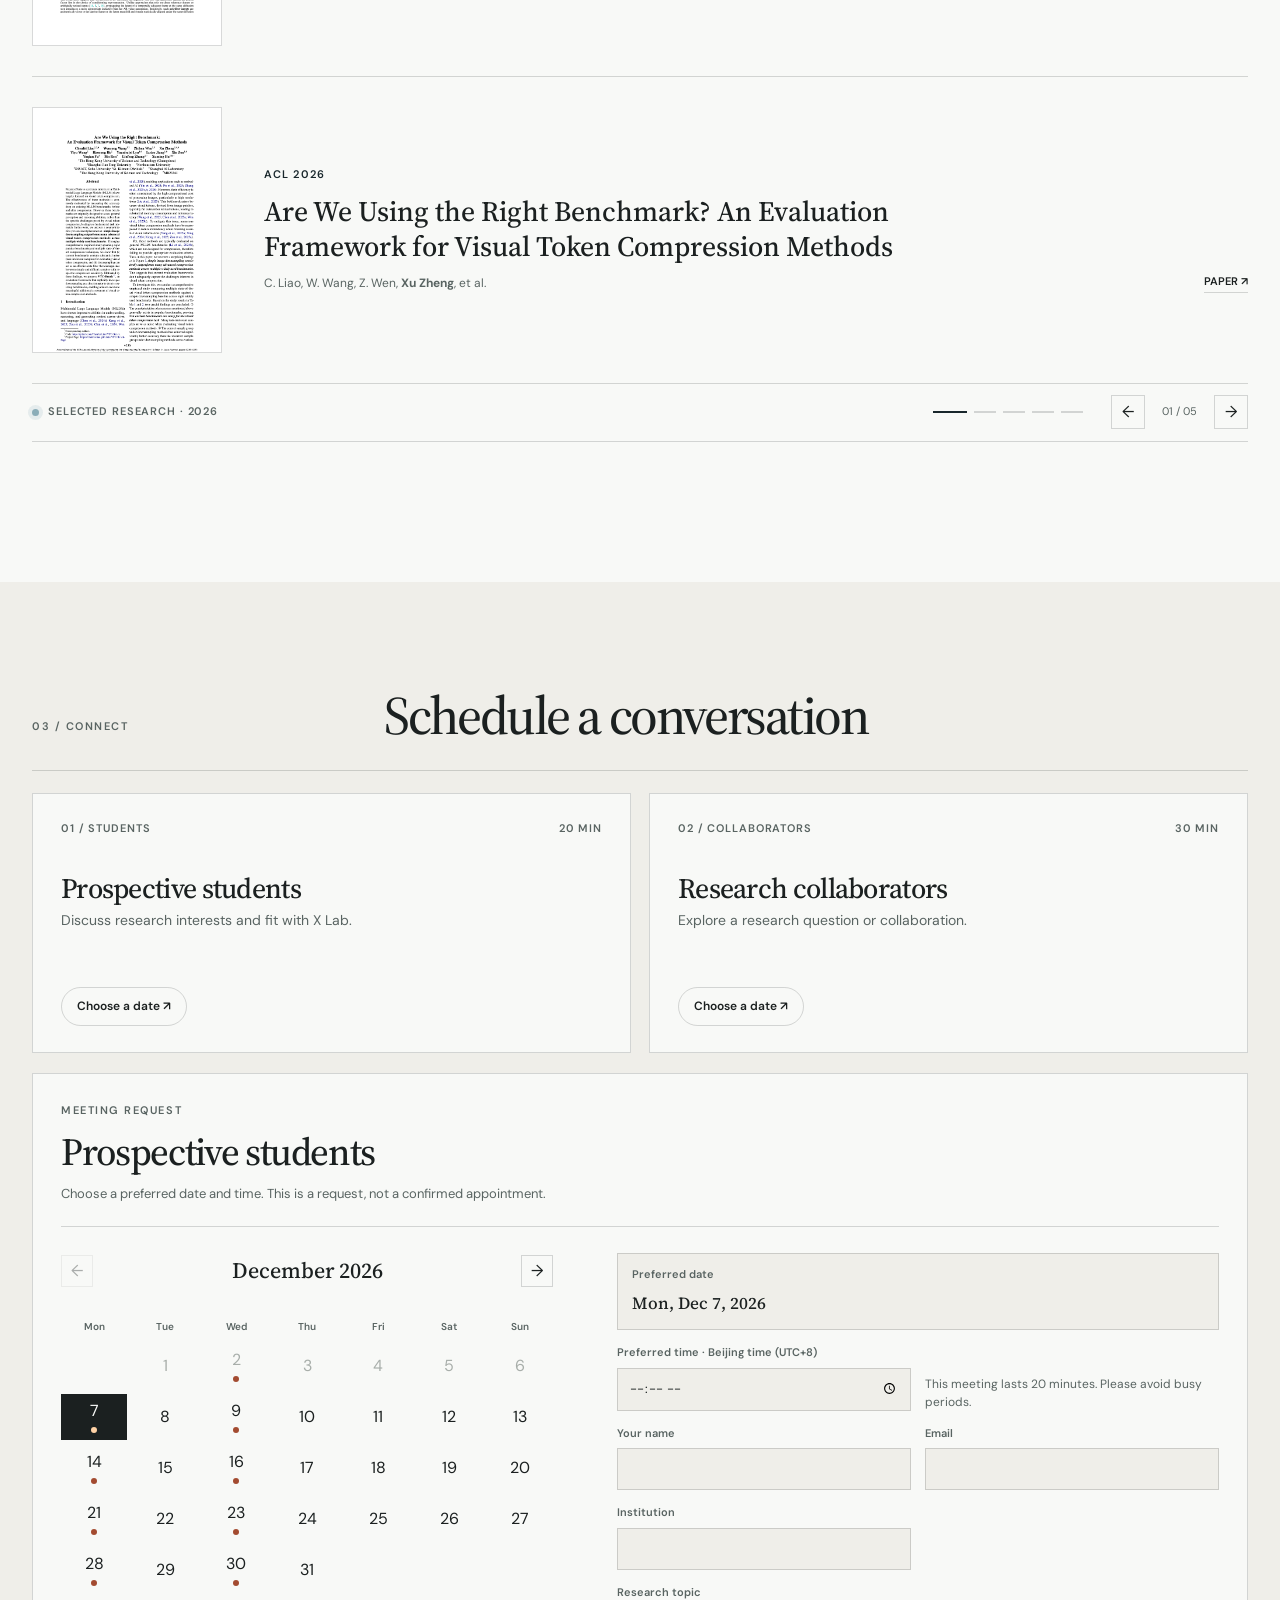
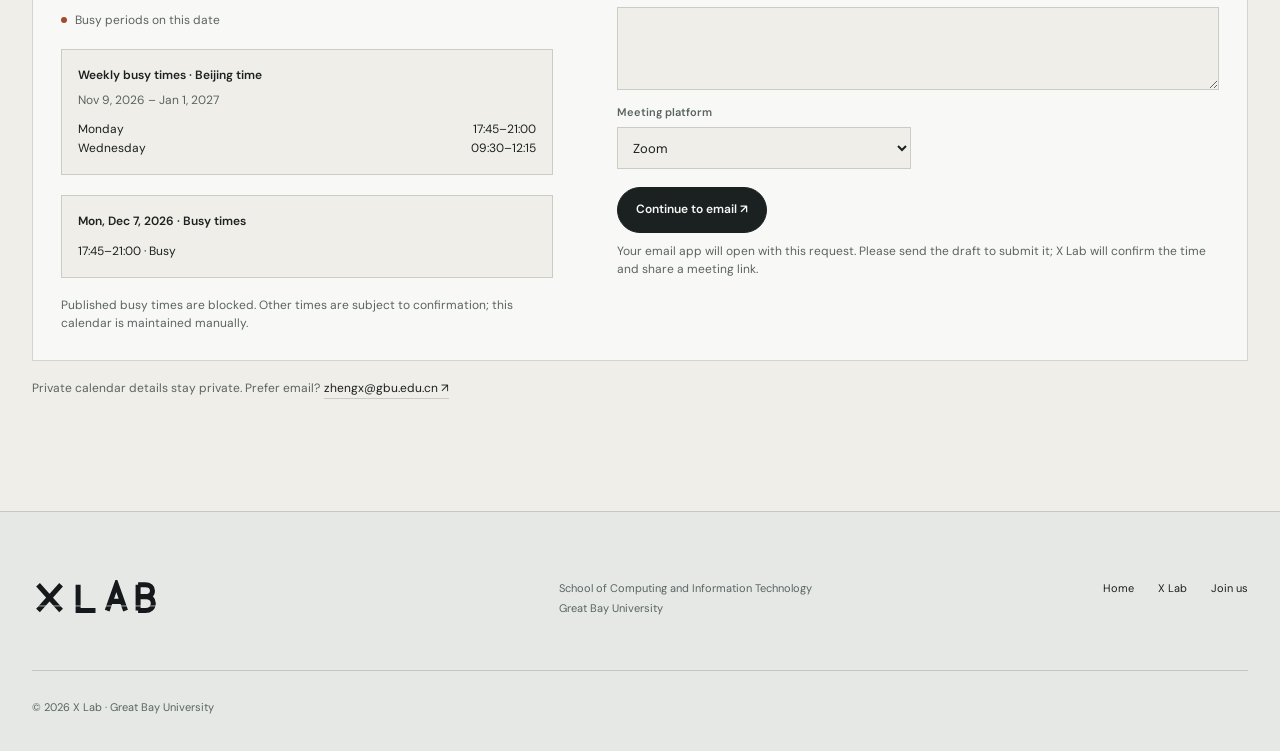
==== commit c2e69b7b: "Use black X Lab wordmark across site" ====
--- a/index.html
+++ b/index.html
@@ -15,9 +15,9 @@
     <link rel="preconnect" href="https://fonts.googleapis.com" />
     <link rel="preconnect" href="https://fonts.gstatic.com" crossorigin />
     <link href="https://fonts.googleapis.com/css2?family=DM+Sans:wght@400;500;600&family=Noto+Sans+SC:wght@400;500;600&family=Source+Serif+4:opsz,wght@8..60,500;8..60,600&display=swap" rel="stylesheet" />
-    <link rel="stylesheet" href="styles.css?v=20261106-schedule" />
+    <link rel="stylesheet" href="styles.css?v=20261109-black-logo" />
     <script src="availability.js?v=20261106-guidance" defer></script>
-    <script src="script.js?v=20261106-schedule" defer></script>
+    <script src="script.js?v=20261109-black-logo" defer></script>
   </head>
   <body data-page="home" data-root=".">
     <a class="skip-link" href="#main">Skip to content</a>
--- a/styles.css
+++ b/styles.css
@@ -129,16 +129,15 @@
 
 .brand-mark {
   display: flex;
-  width: clamp(92px, 7vw, 112px);
+  width: clamp(108px, 8vw, 132px);
   height: 38px;
   align-items: center;
+  flex: 0 0 auto;
 }
 
 .brand-mark img {
   width: 100%;
   height: auto;
-  filter: grayscale(1) brightness(0);
-  opacity: 0.86;
 }
 
 .brand-copy {
@@ -153,7 +152,7 @@
 }
 
 .brand-copy small {
-  margin-top: 3px;
+  margin-top: 0;
   color: var(--muted);
   font-size: 11px;
   letter-spacing: 0.08em;
@@ -1667,12 +1666,16 @@
 }
 
 .footer-brand {
-  font-family: var(--serif);
-  font-size: 28px;
-}
-
-.footer-brand span {
-  color: var(--coral);
+  display: inline-flex;
+  width: 132px;
+  min-height: 37px;
+  align-items: center;
+}
+
+.footer-brand img {
+  display: block;
+  width: 100%;
+  height: auto;
 }
 
 .footer-grid p {
@@ -1798,7 +1801,7 @@
     gap: 18px;
   }
 
-  .brand-copy small {
+  .brand-copy {
     display: none;
   }
 
@@ -2053,7 +2056,7 @@
 
 @media (max-width: 420px) {
   .brand-mark {
-    width: 88px;
+    width: 108px;
     height: 32px;
   }
 
@@ -2624,6 +2627,21 @@
 .team-card:hover .team-card-photo > img {
   filter: saturate(1);
   transform: scale(1.015);
+}
+
+.team-card-photo--jinlin > img {
+  width: 100%;
+  transform: scale(2.3);
+  transform-origin: 50% 58%;
+}
+
+.team-card:hover .team-card-photo--jinlin > img {
+  transform: scale(2.35);
+}
+
+.team-card-photo--yuangong > img {
+  width: 100%;
+  object-position: center 40%;
 }
 
 .team-card--pi .team-card-identity {
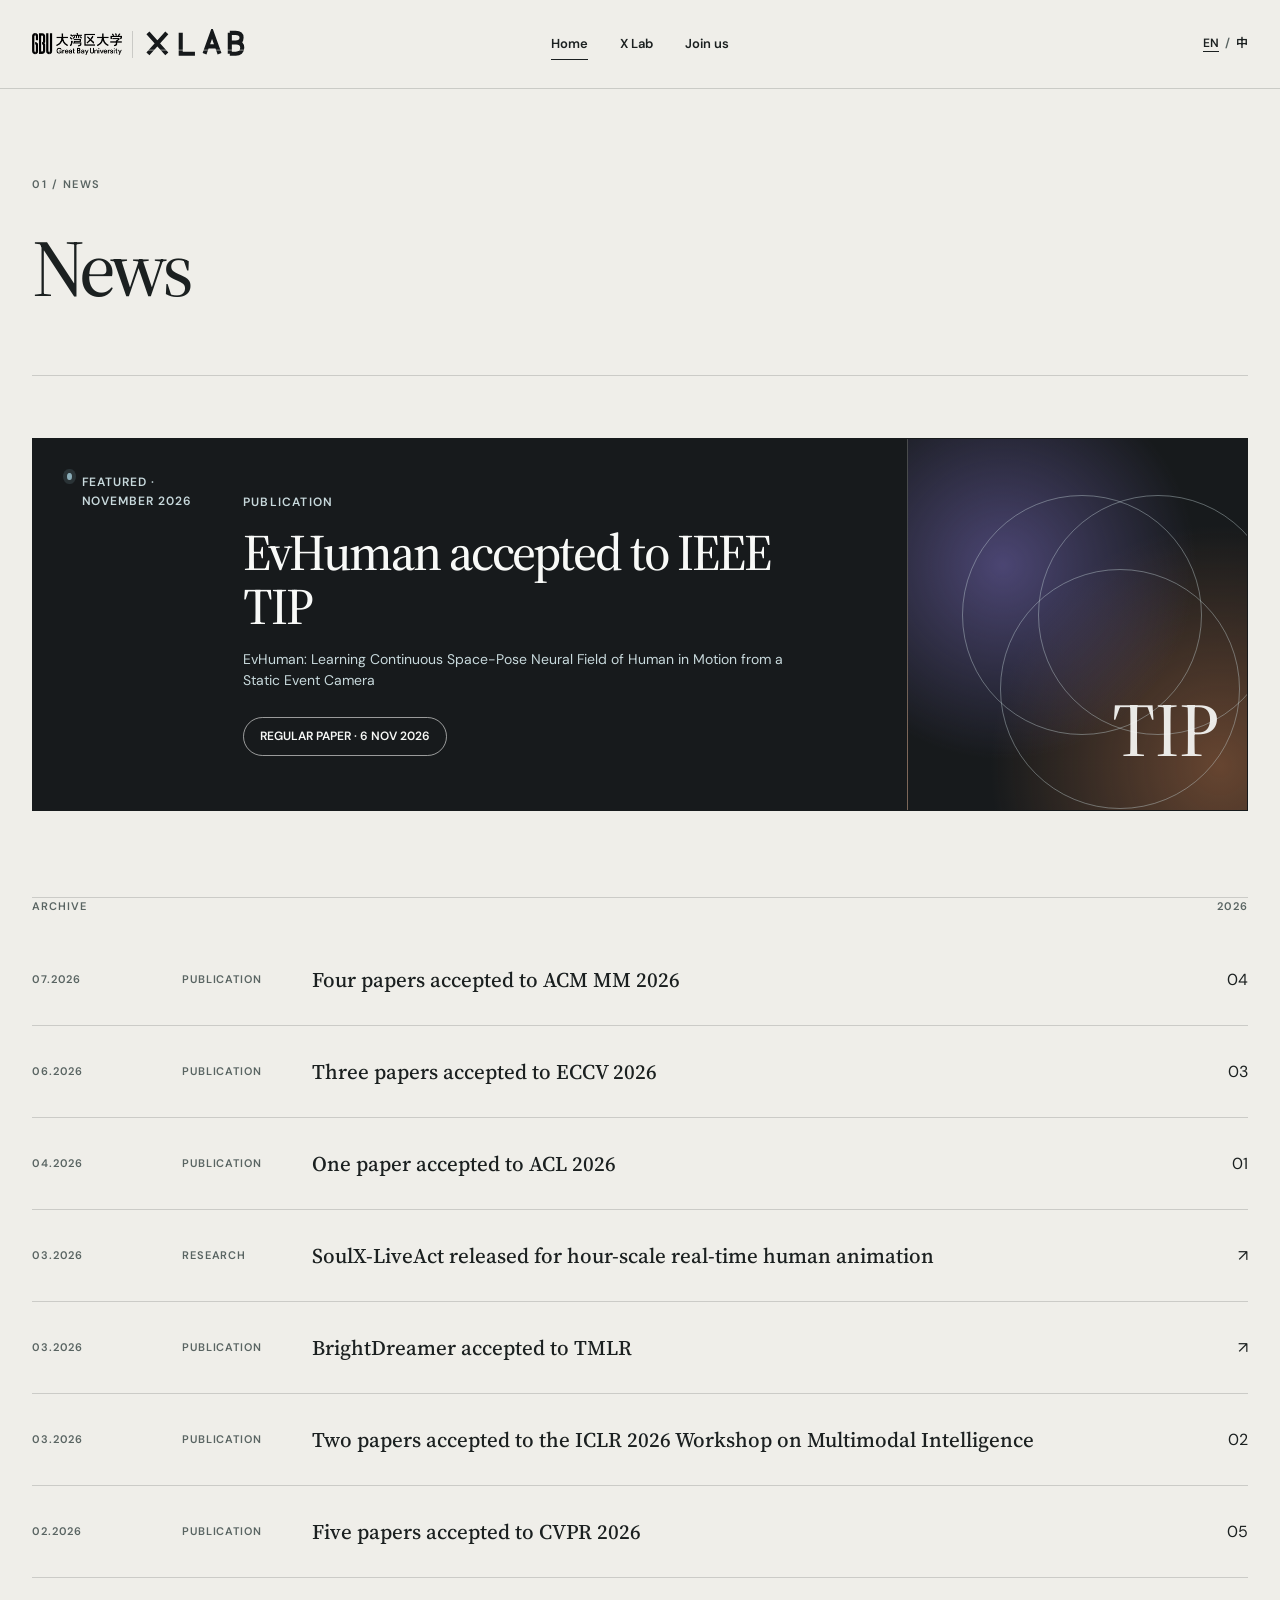
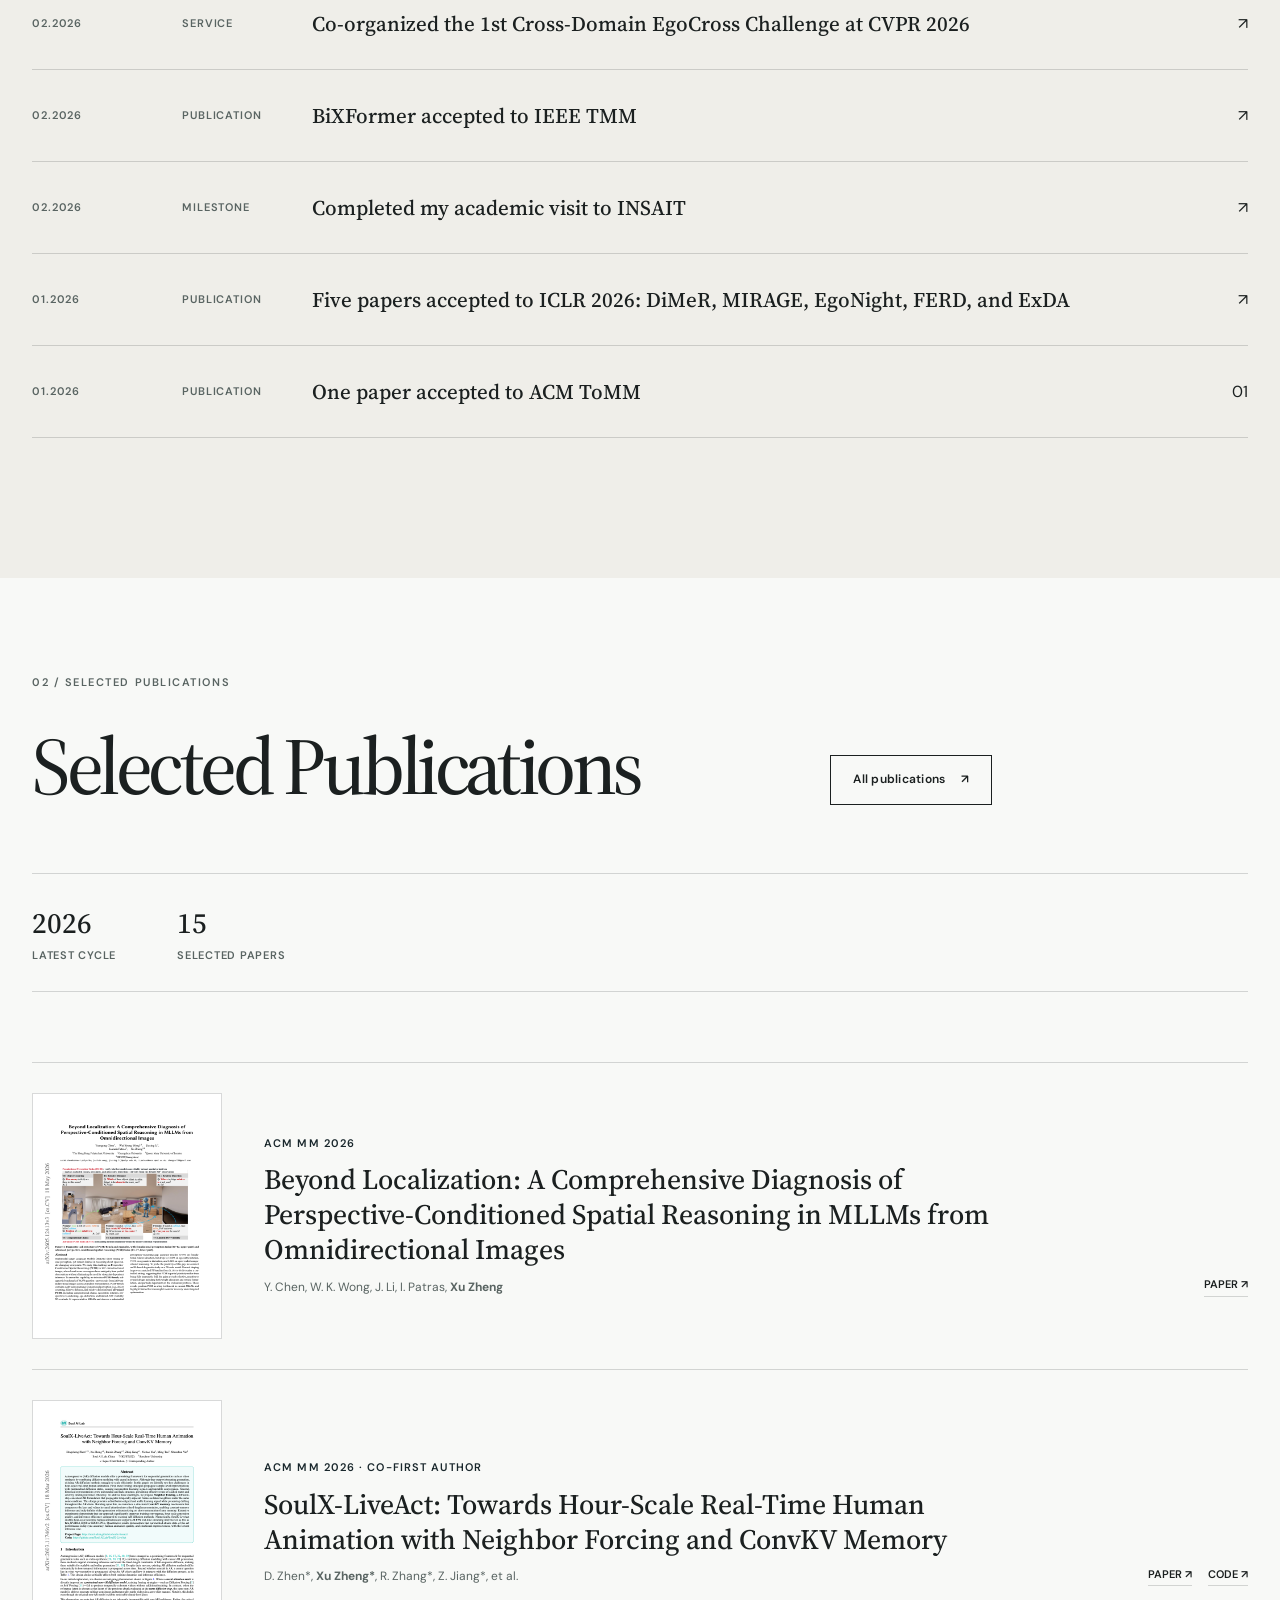
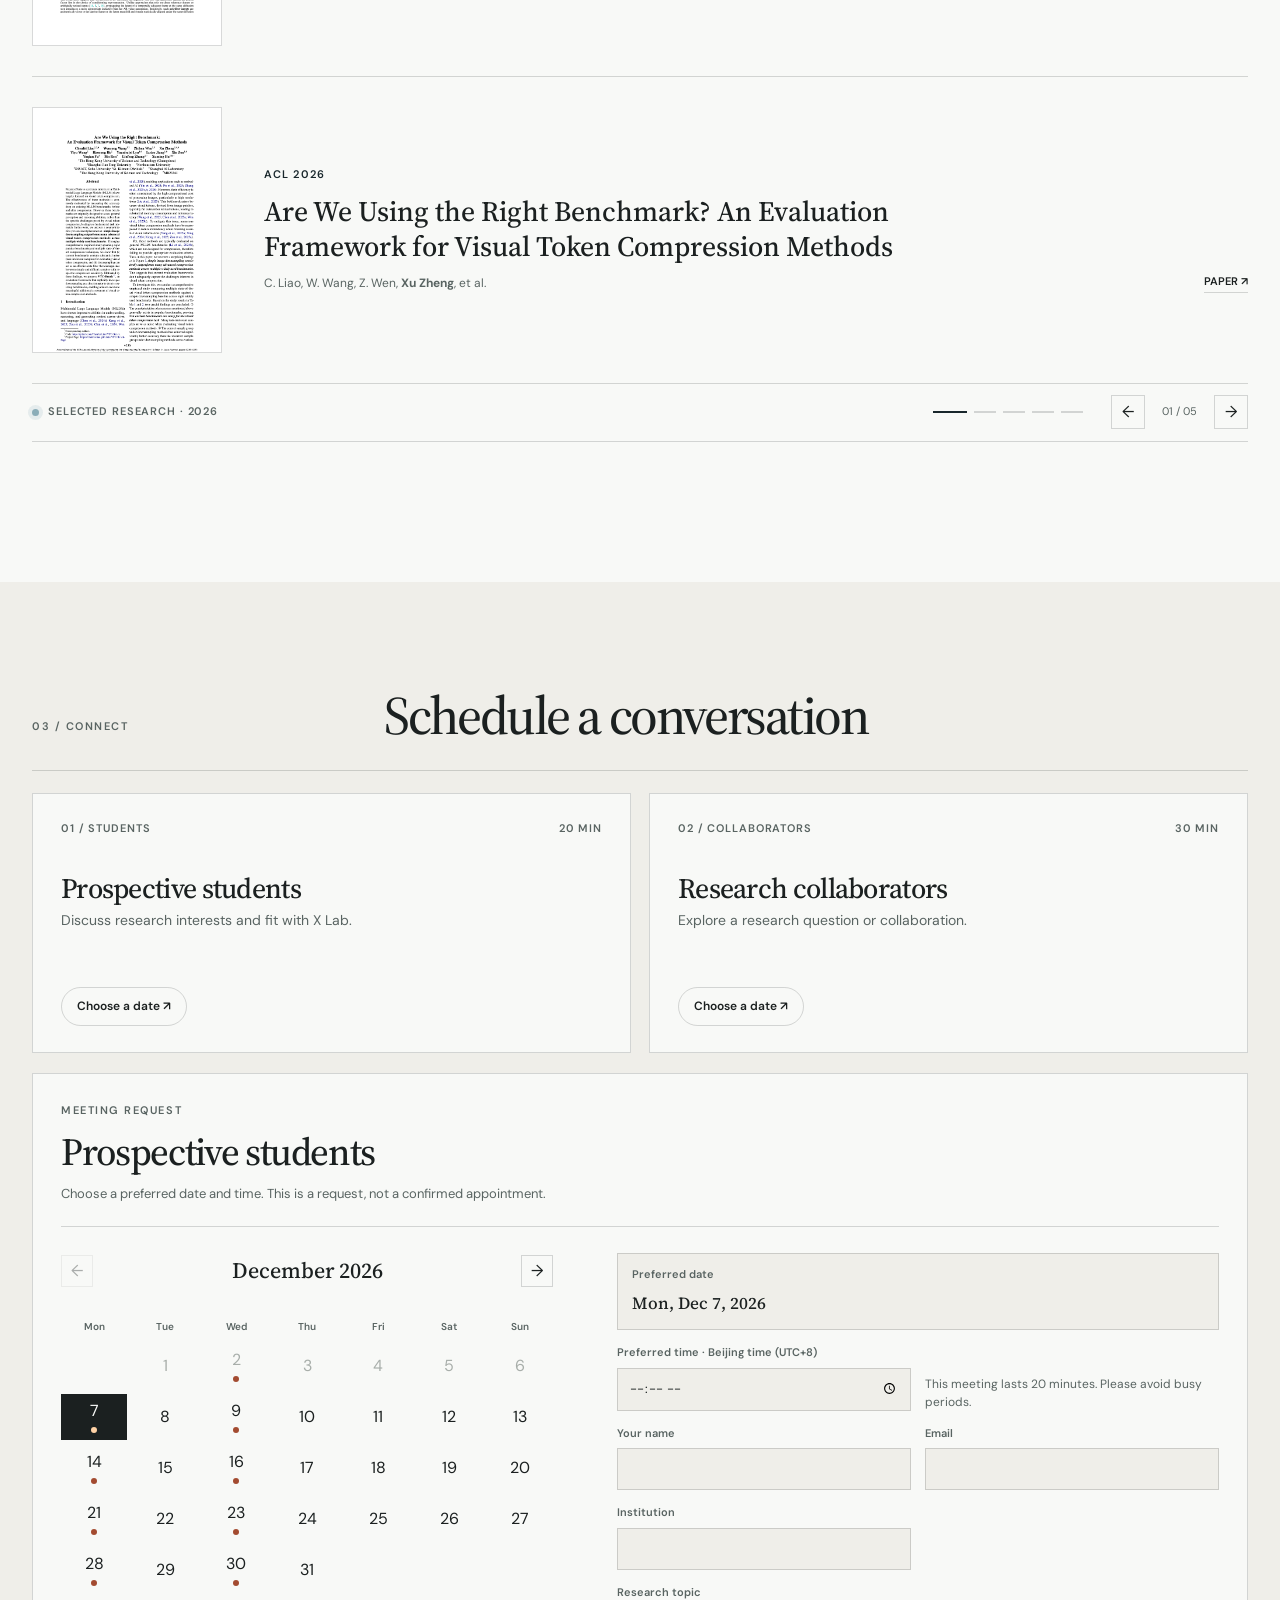
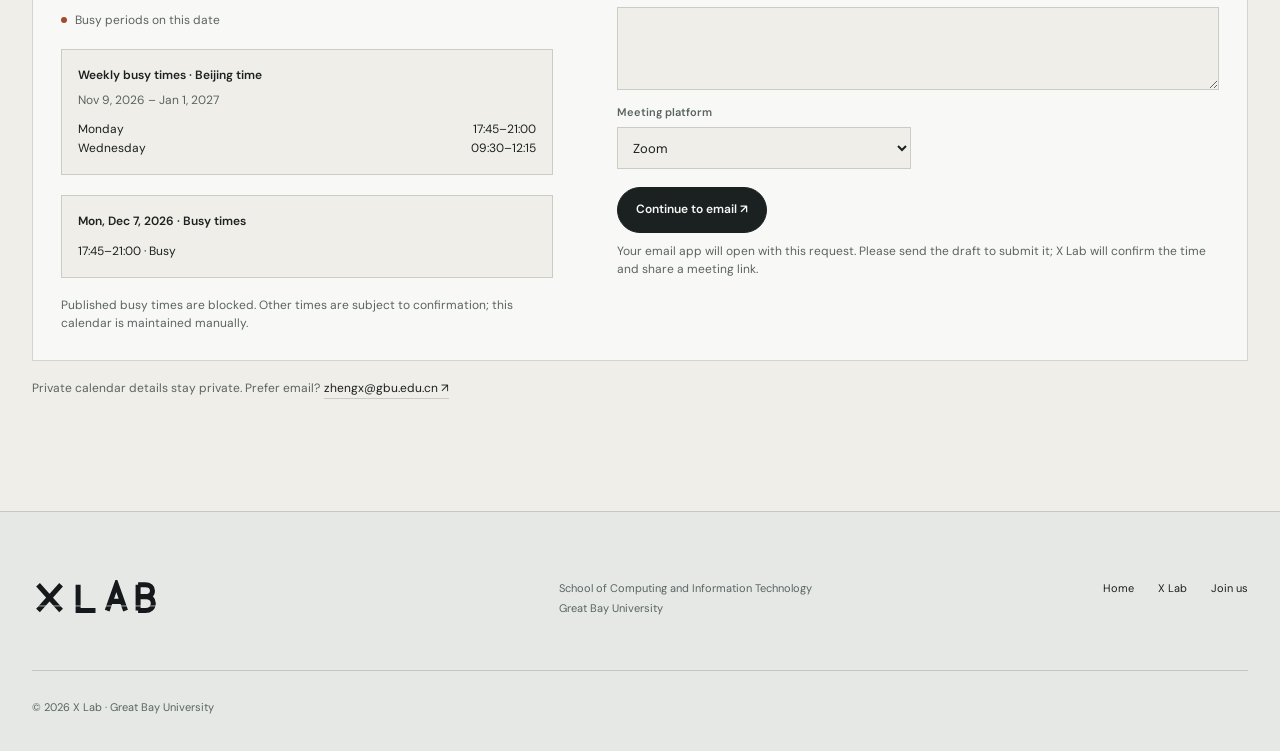
==== commit ea837d57: "Keep GBU mark beside X Lab wordmark" ====
--- a/index.html
+++ b/index.html
@@ -15,9 +15,9 @@
     <link rel="preconnect" href="https://fonts.googleapis.com" />
     <link rel="preconnect" href="https://fonts.gstatic.com" crossorigin />
     <link href="https://fonts.googleapis.com/css2?family=DM+Sans:wght@400;500;600&family=Noto+Sans+SC:wght@400;500;600&family=Source+Serif+4:opsz,wght@8..60,500;8..60,600&display=swap" rel="stylesheet" />
-    <link rel="stylesheet" href="styles.css?v=20261109-black-logo" />
+    <link rel="stylesheet" href="styles.css?v=20261109-gbu-xlab" />
     <script src="availability.js?v=20261106-guidance" defer></script>
-    <script src="script.js?v=20261109-black-logo" defer></script>
+    <script src="script.js?v=20261109-gbu-xlab" defer></script>
   </head>
   <body data-page="home" data-root=".">
     <a class="skip-link" href="#main">Skip to content</a>
--- a/styles.css
+++ b/styles.css
@@ -124,7 +124,29 @@
   display: inline-flex;
   align-items: center;
   justify-self: start;
-  gap: 12px;
+  gap: 10px;
+}
+
+.brand-university {
+  display: flex;
+  width: clamp(82px, 7vw, 106px);
+  height: 38px;
+  align-items: center;
+  flex: 0 0 auto;
+}
+
+.brand-university img {
+  display: block;
+  width: 100%;
+  height: auto;
+  filter: grayscale(1) brightness(0);
+}
+
+.brand-divider {
+  width: 1px;
+  height: 27px;
+  background: var(--line);
+  flex: 0 0 auto;
 }
 
 .brand-mark {
@@ -138,25 +160,6 @@
 .brand-mark img {
   width: 100%;
   height: auto;
-}
-
-.brand-copy {
-  display: grid;
-  line-height: 1.15;
-}
-
-.brand-copy strong {
-  font-family: var(--serif);
-  font-size: 21px;
-  letter-spacing: -0.02em;
-}
-
-.brand-copy small {
-  margin-top: 0;
-  color: var(--muted);
-  font-size: 11px;
-  letter-spacing: 0.08em;
-  text-transform: uppercase;
 }
 
 .site-nav {
@@ -1799,10 +1802,6 @@
     grid-template-columns: 1fr auto auto;
     height: 74px;
     gap: 18px;
-  }
-
-  .brand-copy {
-    display: none;
   }
 
   .menu-toggle {
@@ -2055,13 +2054,26 @@
 }
 
 @media (max-width: 420px) {
+  .nav-shell {
+    gap: 12px;
+  }
+
+  .brand {
+    gap: 6px;
+  }
+
+  .brand-university {
+    width: clamp(70px, 22vw, 88px);
+    height: 32px;
+  }
+
+  .brand-divider {
+    height: 22px;
+  }
+
   .brand-mark {
-    width: 108px;
+    width: clamp(80px, 25vw, 100px);
     height: 32px;
-  }
-
-  .brand-copy strong {
-    font-size: 17px;
   }
 
   .hero-visual {
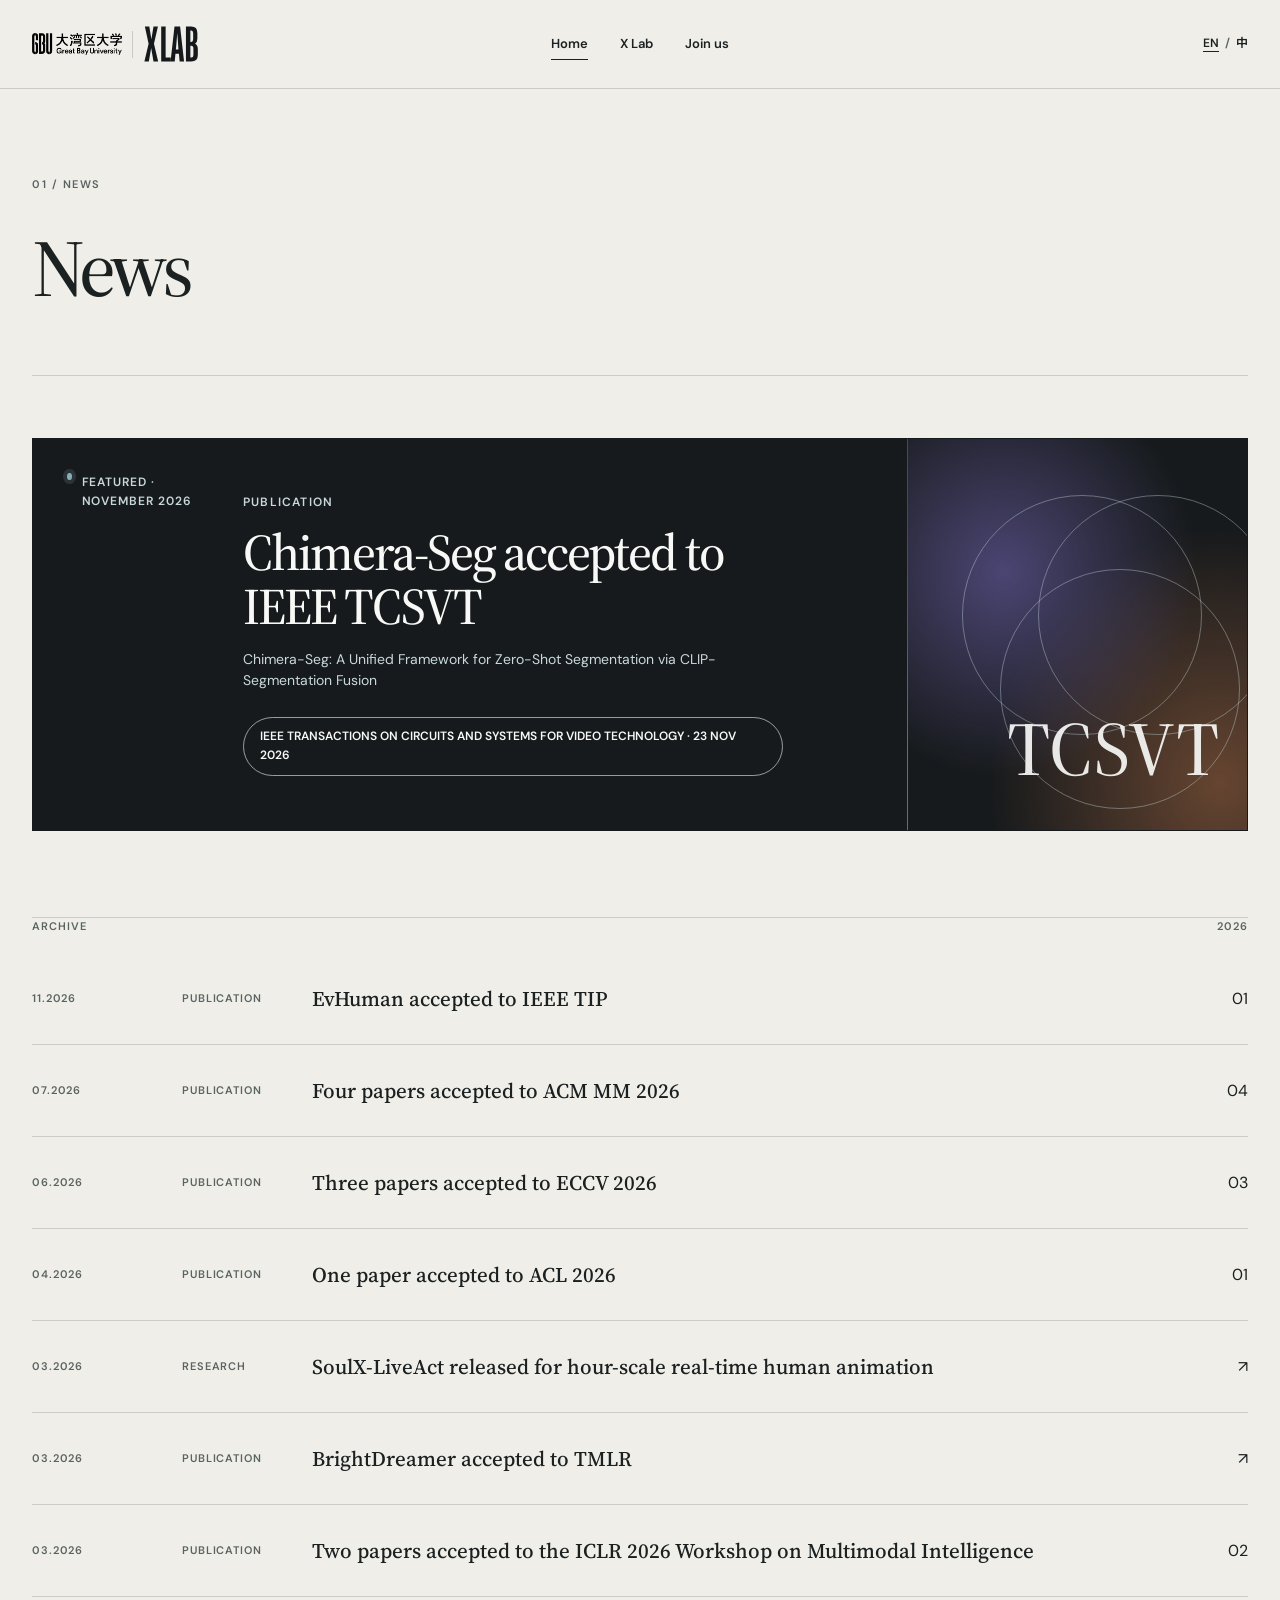
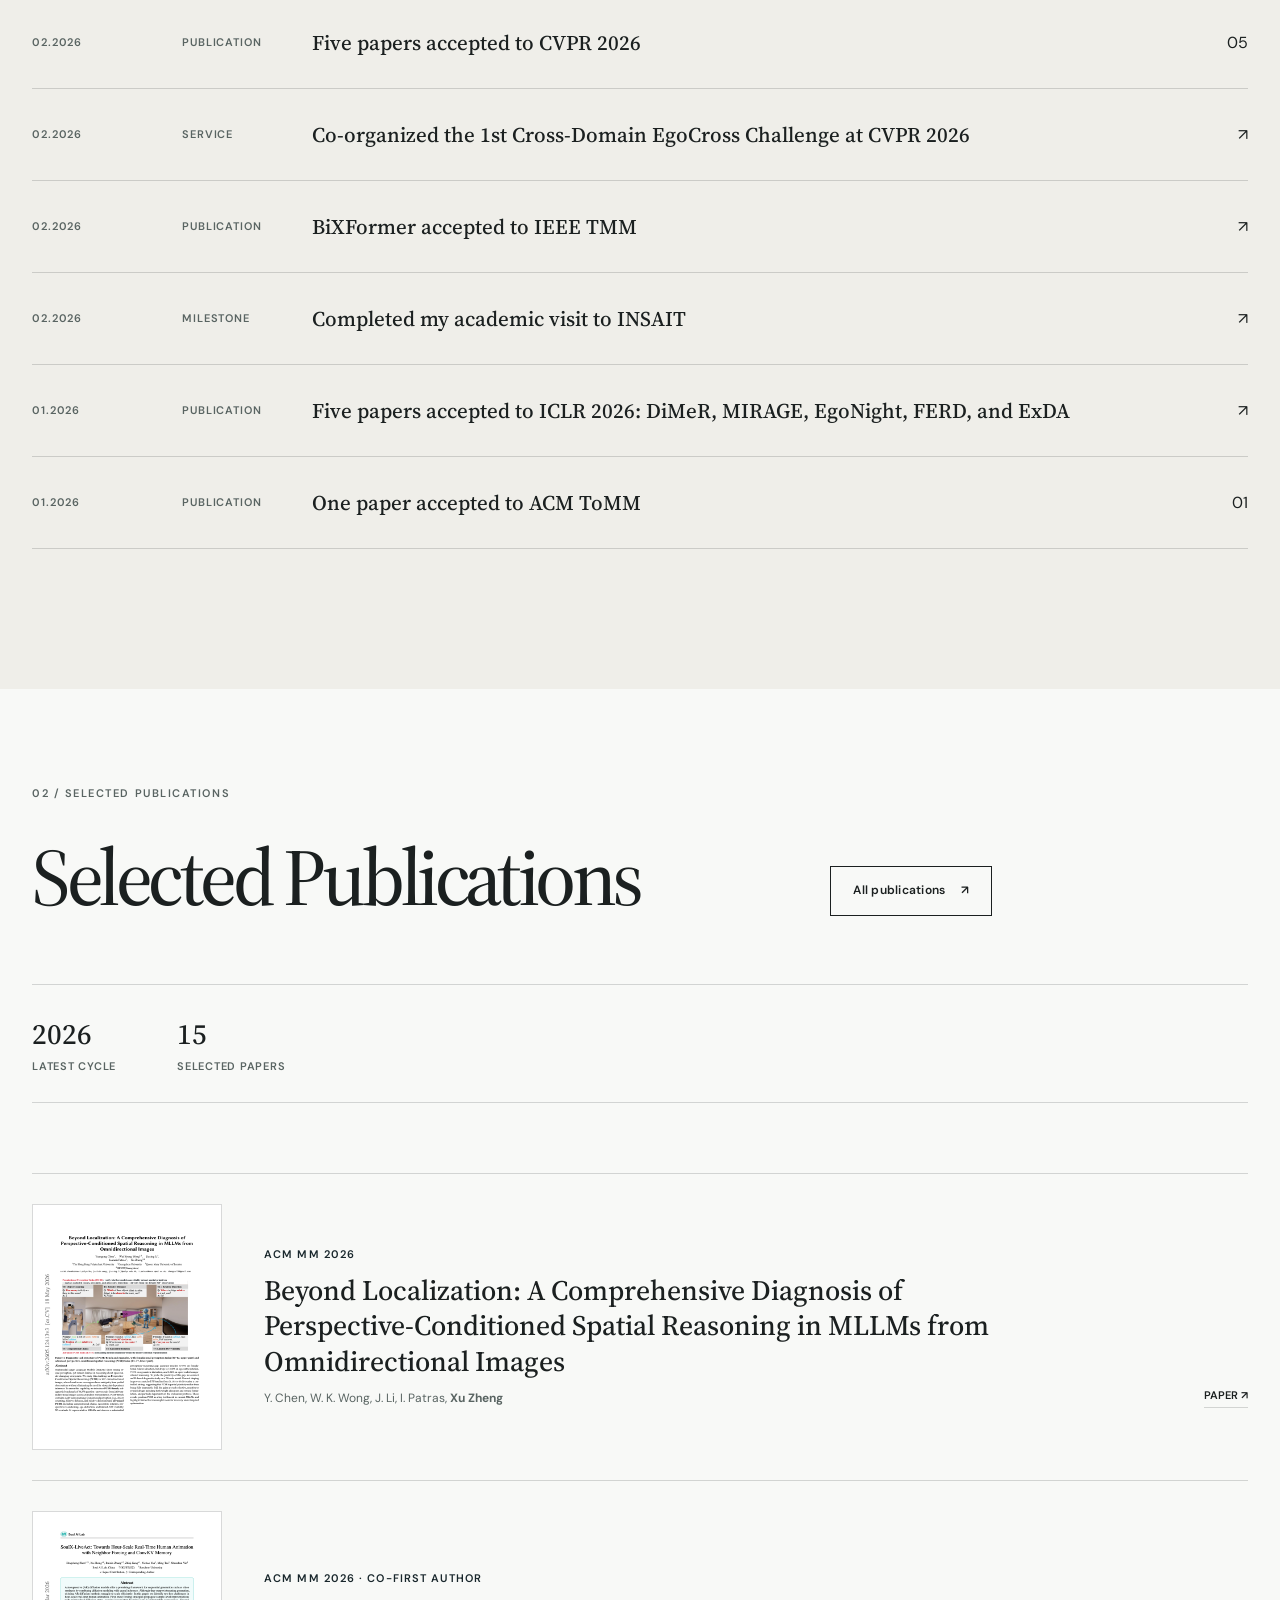
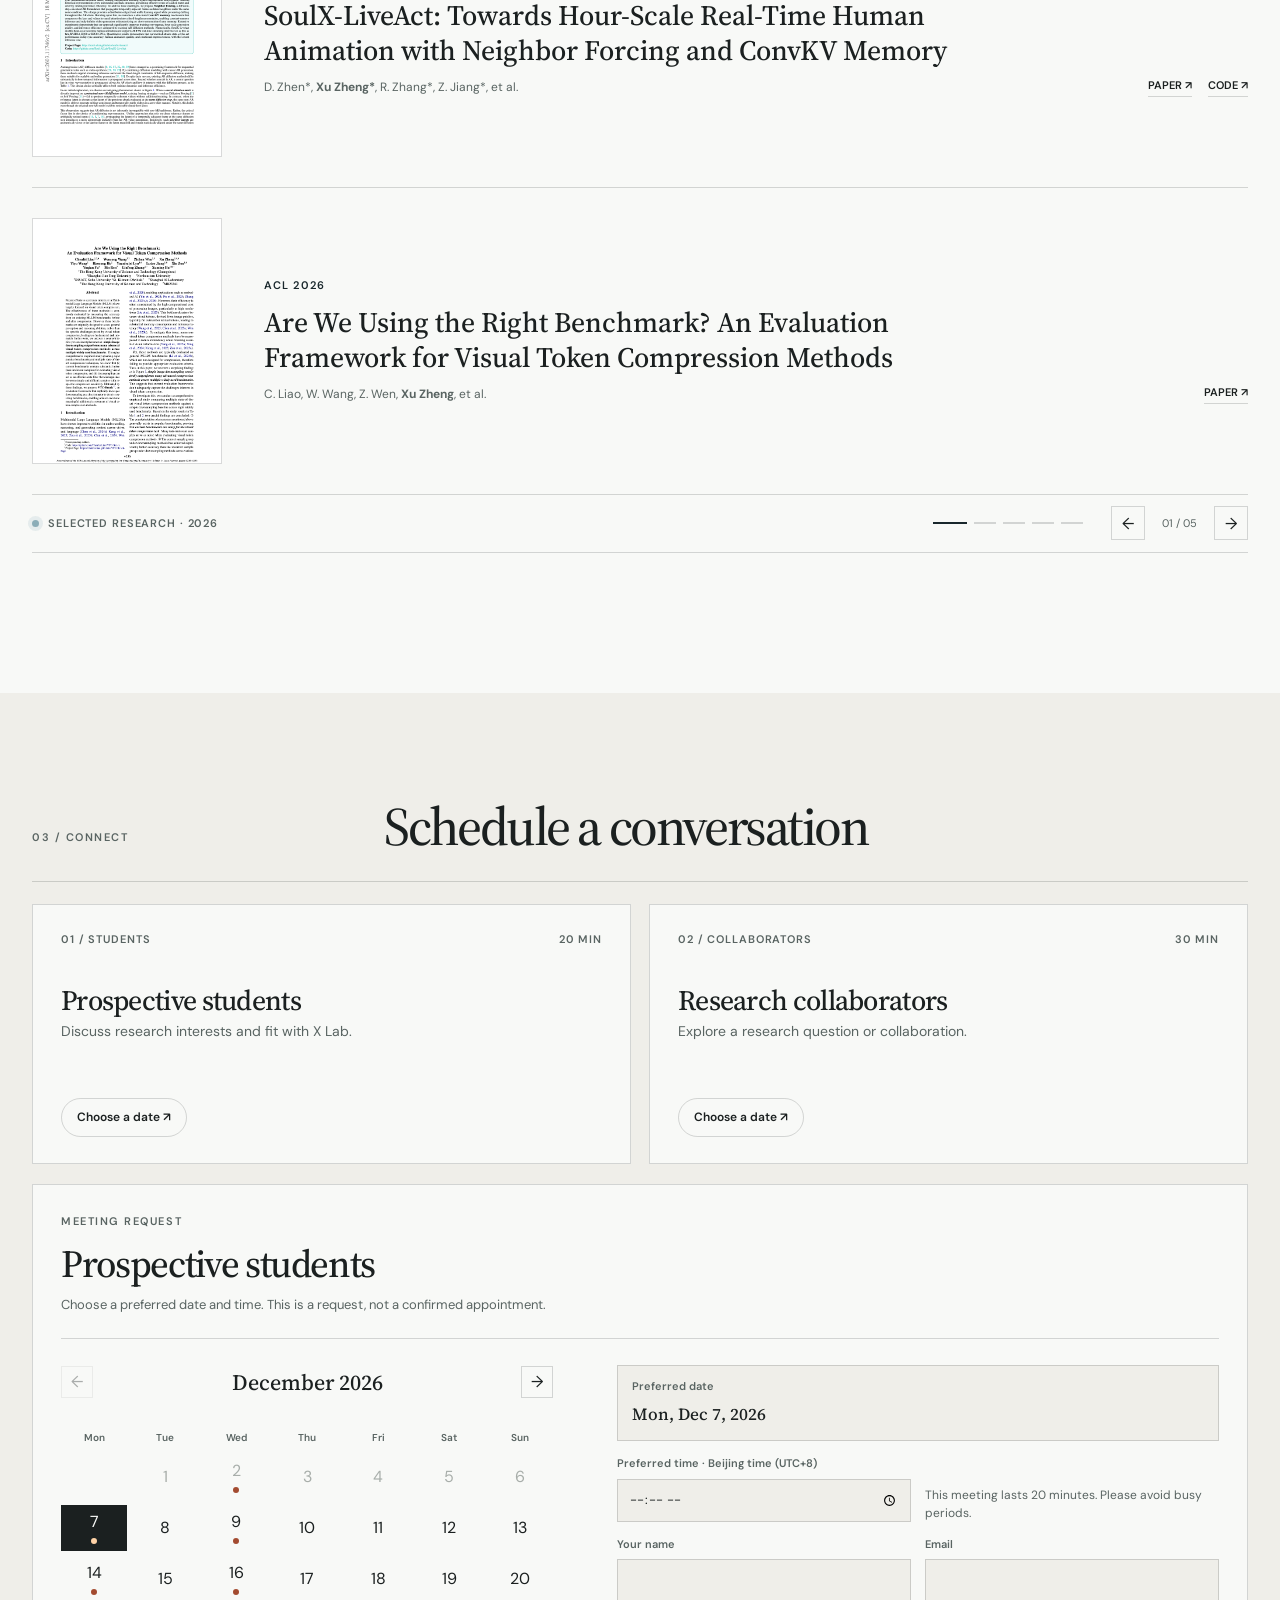
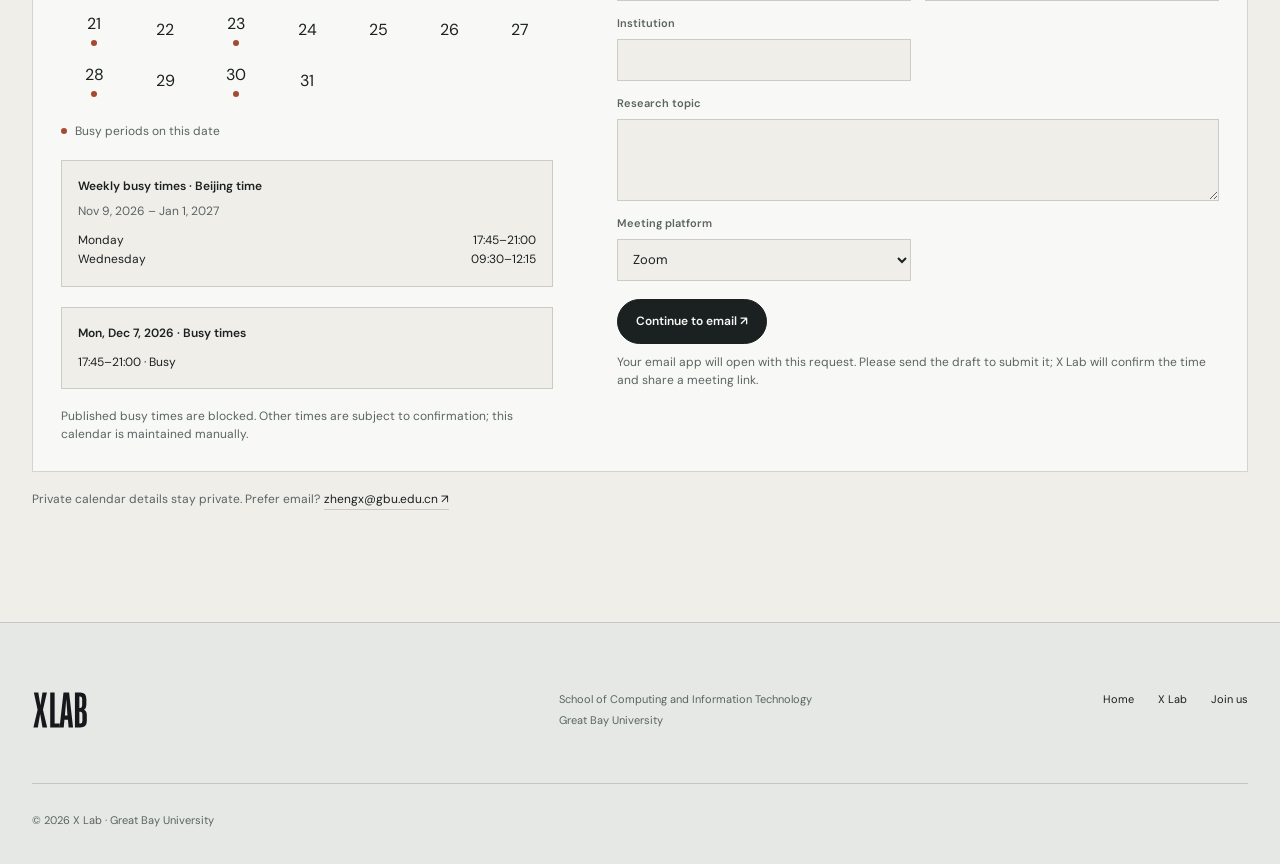
==== commit e04b3356: "Add Chimera-Seg TCSVT acceptance news" ====
--- a/index.html
+++ b/index.html
@@ -40,12 +40,12 @@
             </div>
             <div>
               <p data-en="Publication" data-zh="论文">Publication</p>
-              <h2 data-en="EvHuman accepted to IEEE TIP" data-zh="EvHuman 被 IEEE TIP 接收">EvHuman accepted to IEEE TIP</h2>
-              <p class="news-feature-paper-title" data-en="EvHuman: Learning Continuous Space-Pose Neural Field of Human in Motion from a Static Event Camera" data-zh="EvHuman: Learning Continuous Space-Pose Neural Field of Human in Motion from a Static Event Camera">EvHuman: Learning Continuous Space-Pose Neural Field of Human in Motion from a Static Event Camera</p>
-              <span data-en="Regular paper · 6 Nov 2026" data-zh="正式论文 · 2026 年 11 月 6 日">Regular paper · 6 Nov 2026</span>
+              <h2 data-en="Chimera-Seg accepted to IEEE TCSVT" data-zh="Chimera-Seg 被 IEEE TCSVT 录用">Chimera-Seg accepted to IEEE TCSVT</h2>
+              <p class="news-feature-paper-title" data-en="Chimera-Seg: A Unified Framework for Zero-Shot Segmentation via CLIP-Segmentation Fusion" data-zh="Chimera-Seg: A Unified Framework for Zero-Shot Segmentation via CLIP-Segmentation Fusion">Chimera-Seg: A Unified Framework for Zero-Shot Segmentation via CLIP-Segmentation Fusion</p>
+              <span data-en="IEEE Transactions on Circuits and Systems for Video Technology · 23 Nov 2026" data-zh="IEEE Transactions on Circuits and Systems for Video Technology · 2026 年 11 月 23 日">IEEE Transactions on Circuits and Systems for Video Technology · 23 Nov 2026</span>
             </div>
             <div class="news-feature-art" aria-hidden="true">
-              <i></i><i></i><i></i><strong>TIP</strong>
+              <i></i><i></i><i></i><strong>TCSVT</strong>
             </div>
           </article>
 
@@ -53,6 +53,12 @@
             <div class="news-archive-label reveal">
               <span data-en="Archive" data-zh="往期动态">Archive</span><span>2026</span>
             </div>
+            <article class="news-item reveal">
+              <time datetime="2026-11-06">11.2026</time>
+              <span class="news-tag" data-en="Publication" data-zh="论文">Publication</span>
+              <strong data-en="EvHuman accepted to IEEE TIP" data-zh="EvHuman 被 IEEE TIP 接收">EvHuman accepted to IEEE TIP</strong>
+              <span aria-hidden="true">01</span>
+            </article>
             <article class="news-item reveal">
               <time datetime="2026-07">07.2026</time>
               <span class="news-tag" data-en="Publication" data-zh="论文">Publication</span>
--- a/styles.css
+++ b/styles.css
@@ -151,7 +151,7 @@
 
 .brand-mark {
   display: flex;
-  width: clamp(108px, 8vw, 132px);
+  width: 56px;
   height: 38px;
   align-items: center;
   flex: 0 0 auto;
@@ -1670,7 +1670,7 @@
 
 .footer-brand {
   display: inline-flex;
-  width: 132px;
+  width: 56px;
   min-height: 37px;
   align-items: center;
 }
@@ -2072,7 +2072,7 @@
   }
 
   .brand-mark {
-    width: clamp(80px, 25vw, 100px);
+    width: 47px;
     height: 32px;
   }
 
@@ -2673,6 +2673,17 @@
 
 .team-card--pi .team-card-photo > img {
   object-position: center center;
+}
+
+.team-card--pi .team-card-photo--xu > img {
+  width: 100%;
+  object-position: center top;
+  transform: scale(1.7);
+  transform-origin: center top;
+}
+
+.team-card--pi:hover .team-card-photo--xu > img {
+  transform: scale(1.73);
 }
 
 .team-card:not(.team-card--pi) .team-card-identity {
@@ -2951,14 +2962,24 @@
 
 .team-school-mark--gbu {
   width: 148px;
-  height: 36px;
+  height: auto;
   padding: 0;
   background: transparent;
+  gap: 3px;
 }
 
 .team-school-mark--gbu img {
+  height: auto;
   filter: grayscale(1) brightness(0);
   opacity: 0.86;
+}
+
+.team-school-mark--gbu span {
+  color: var(--muted);
+  font-size: 10px;
+  font-weight: 700;
+  letter-spacing: 0.04em;
+  text-transform: uppercase;
 }
 
 .team-card-copy {
